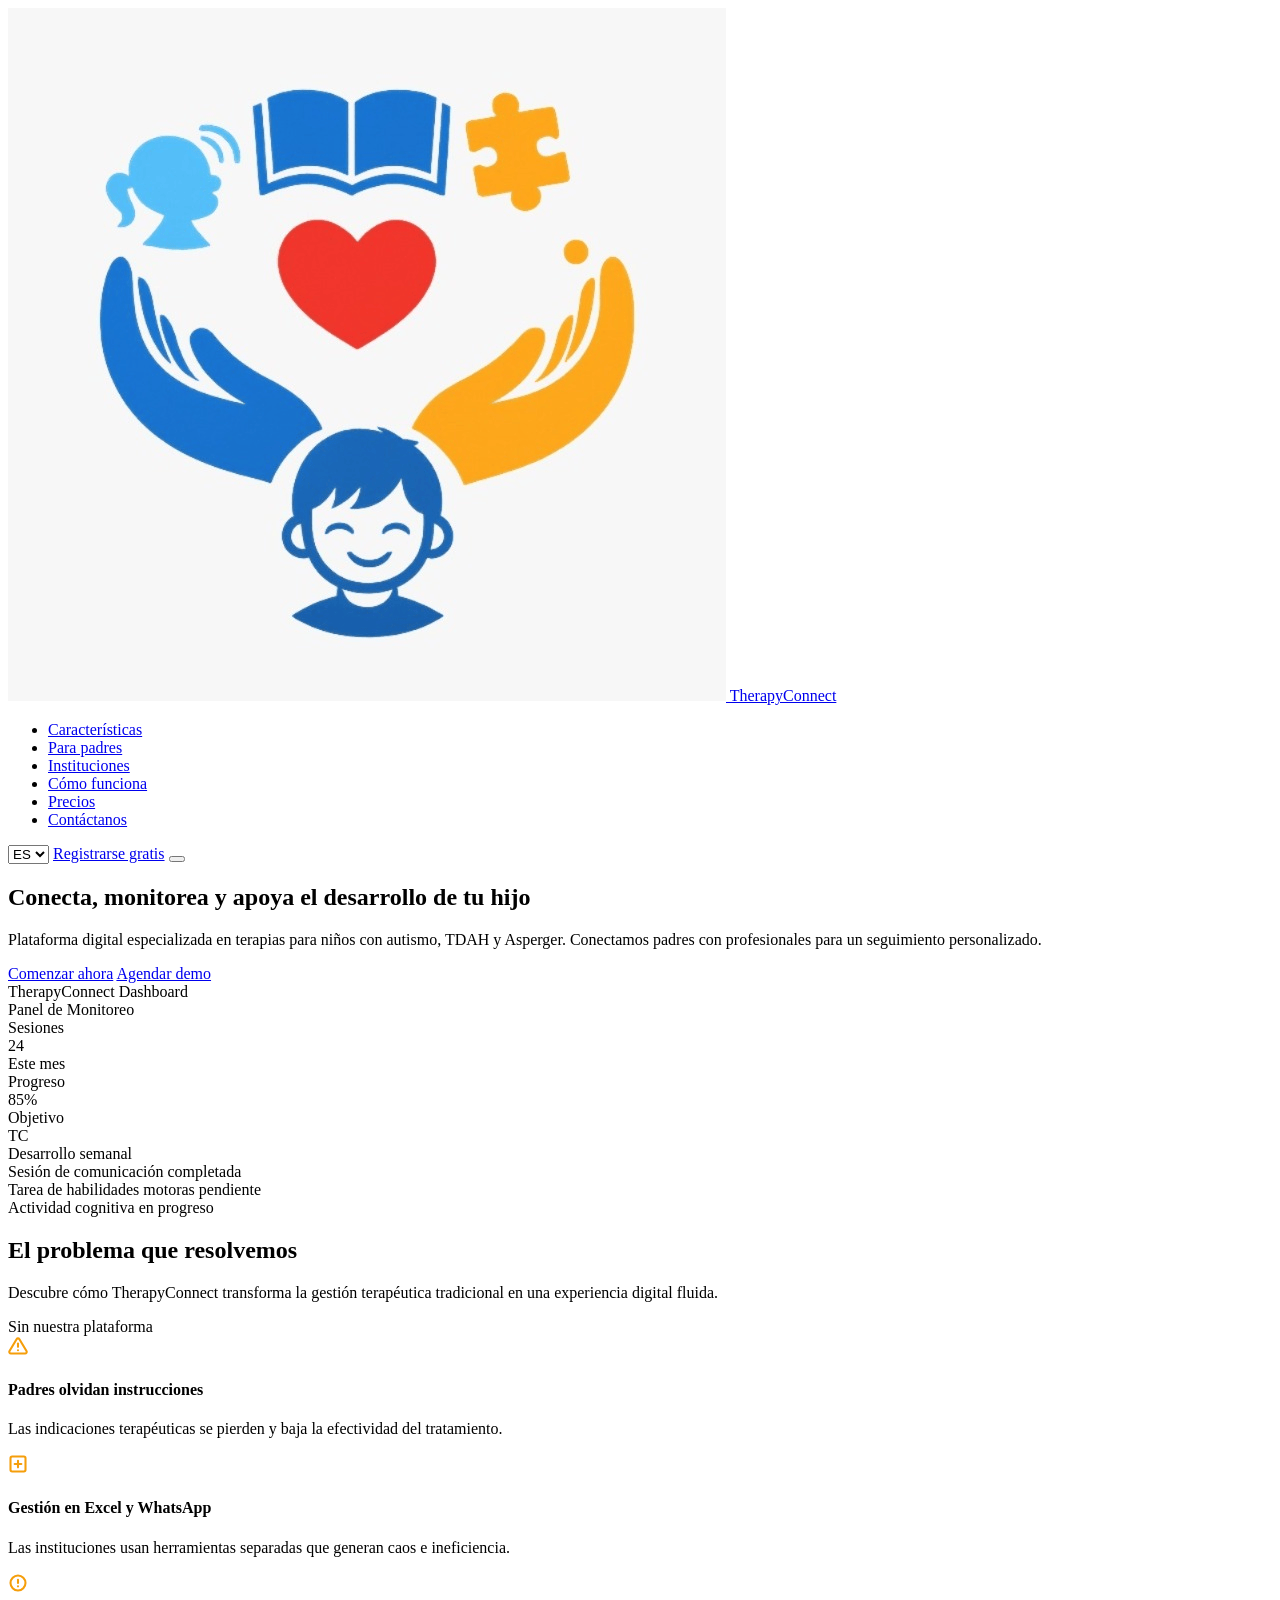
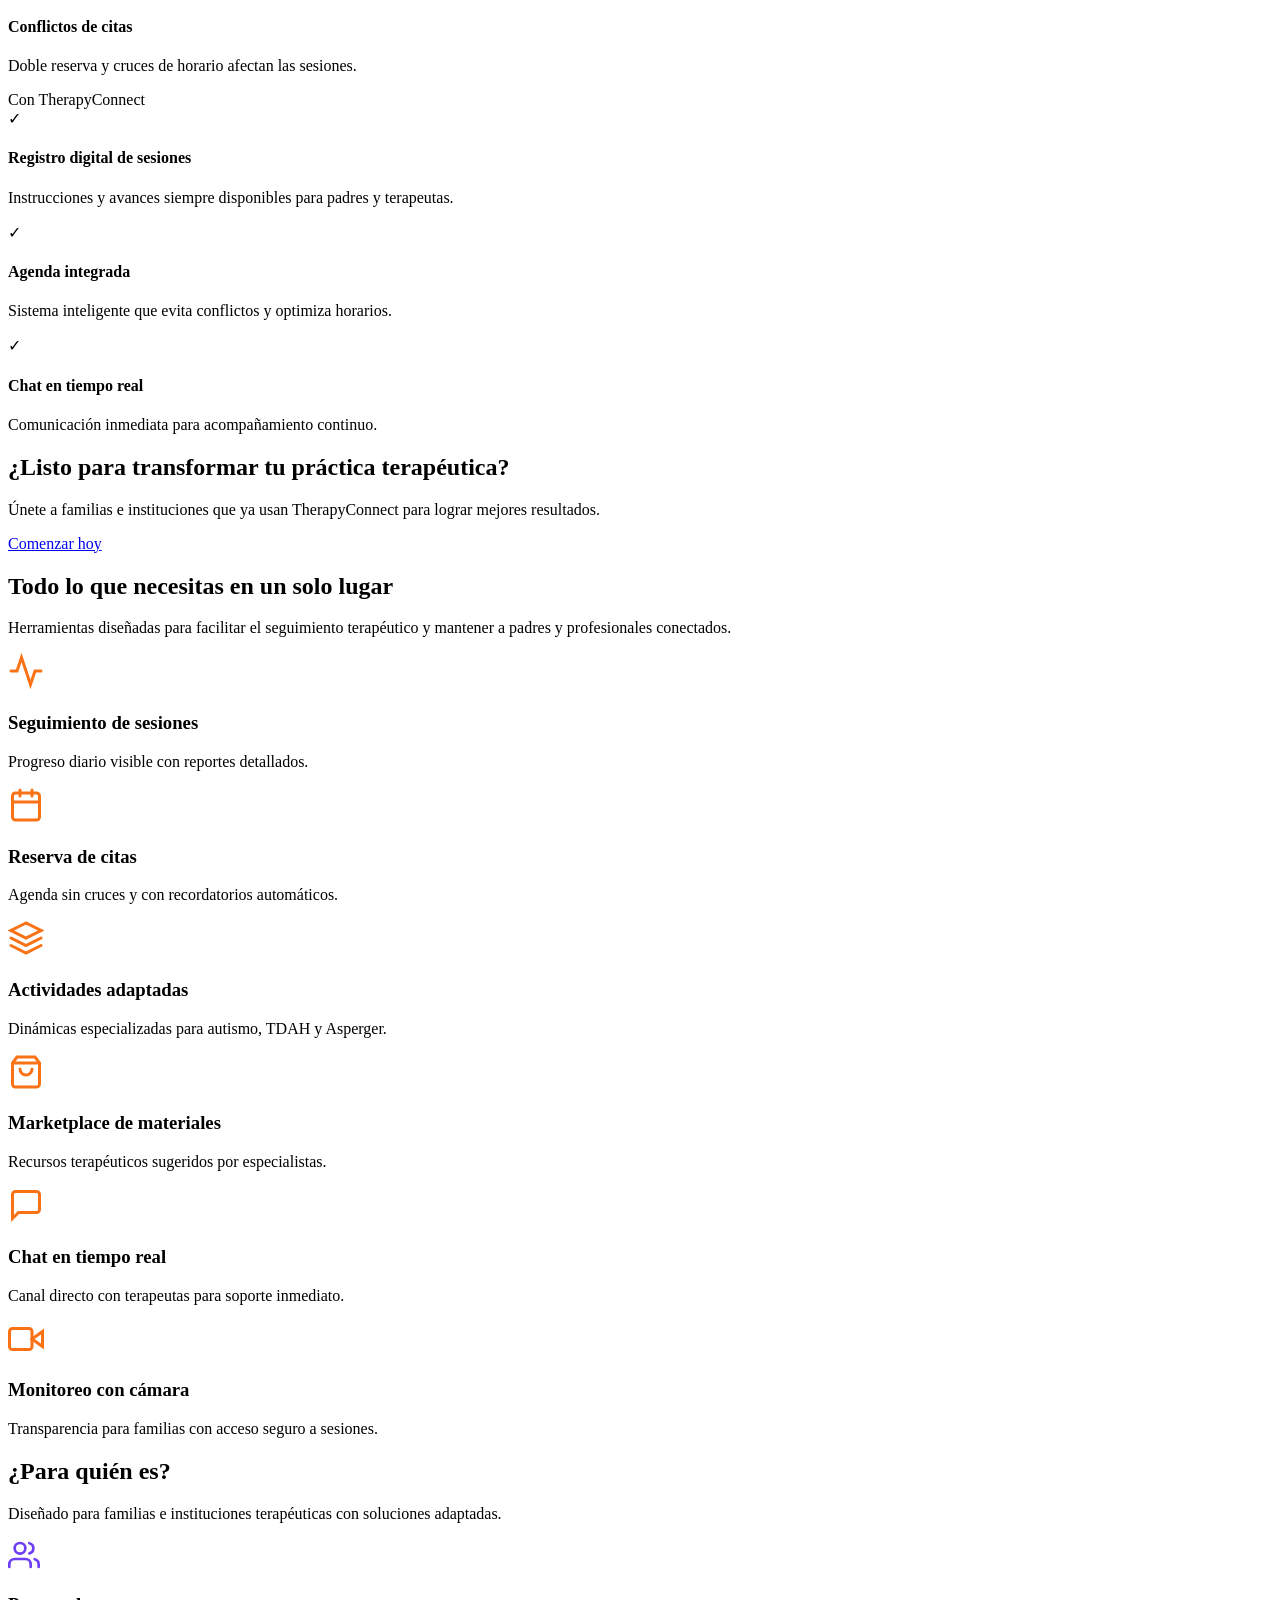
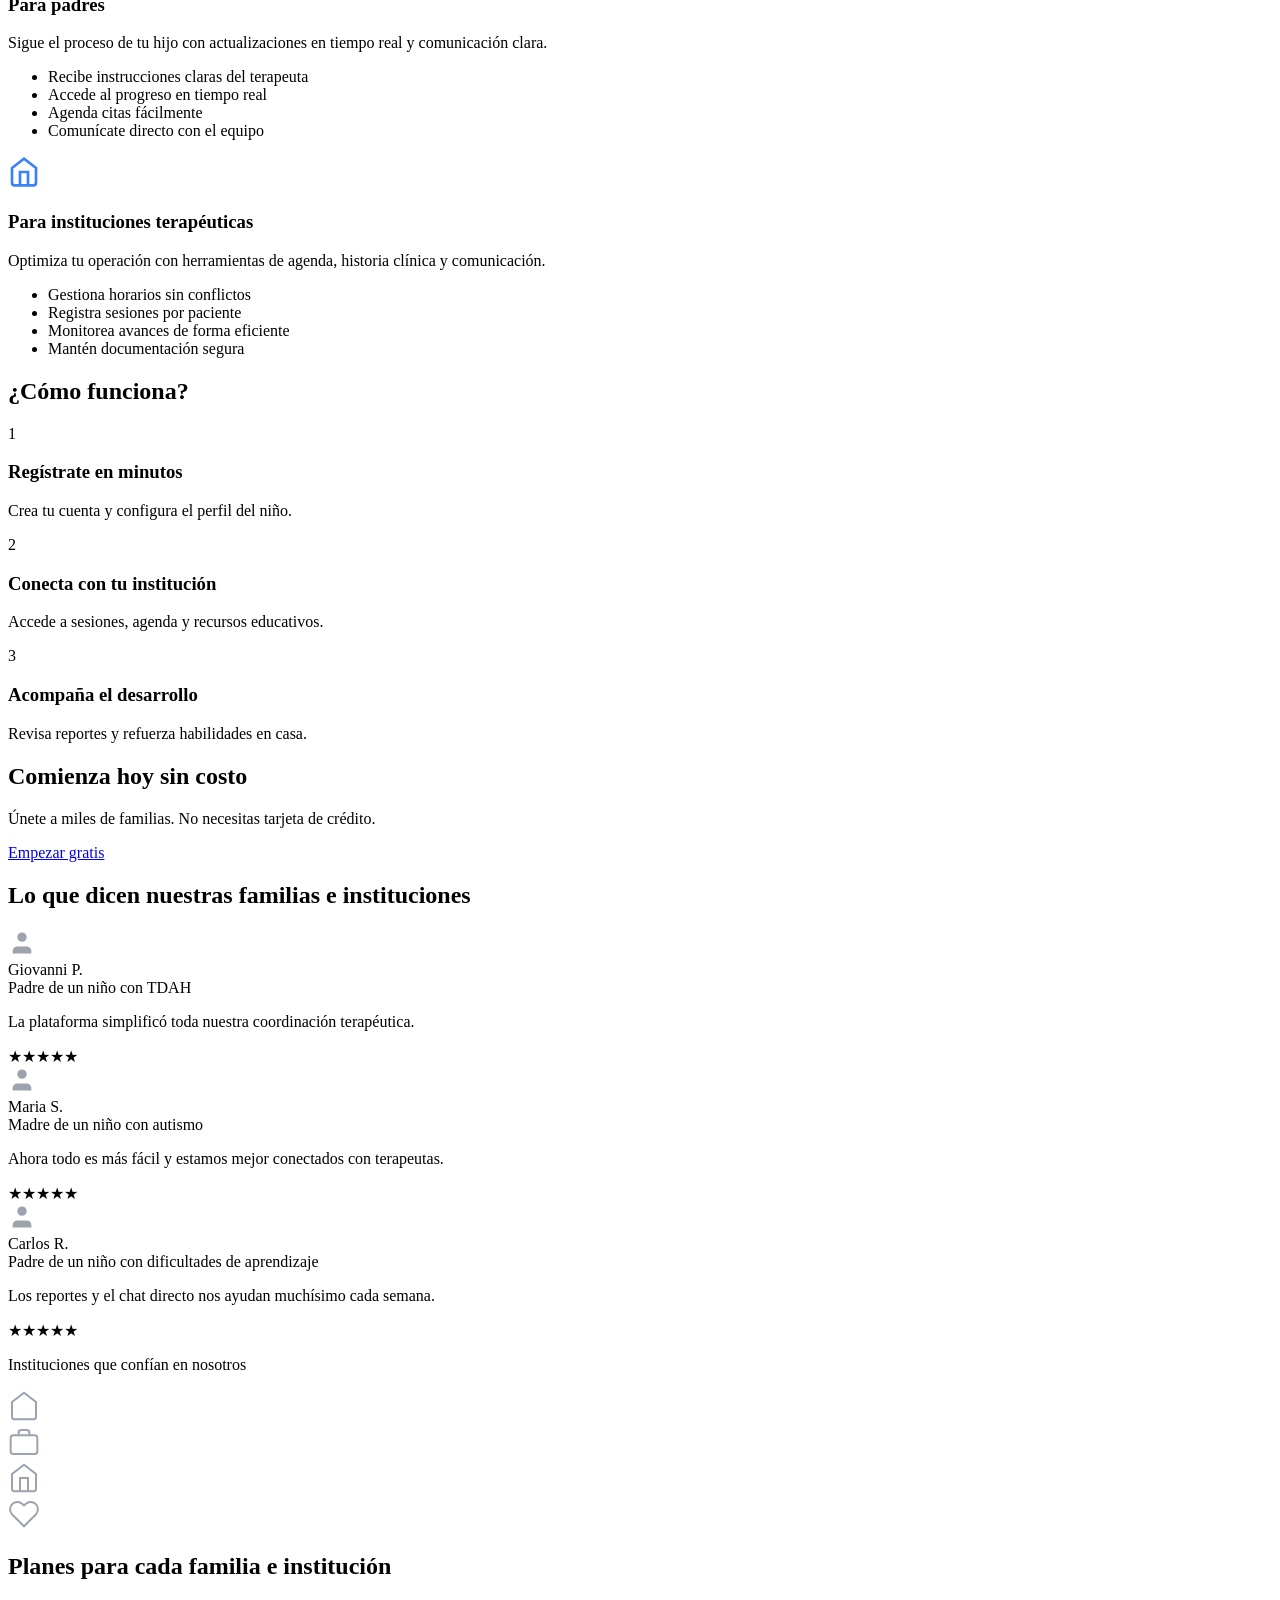
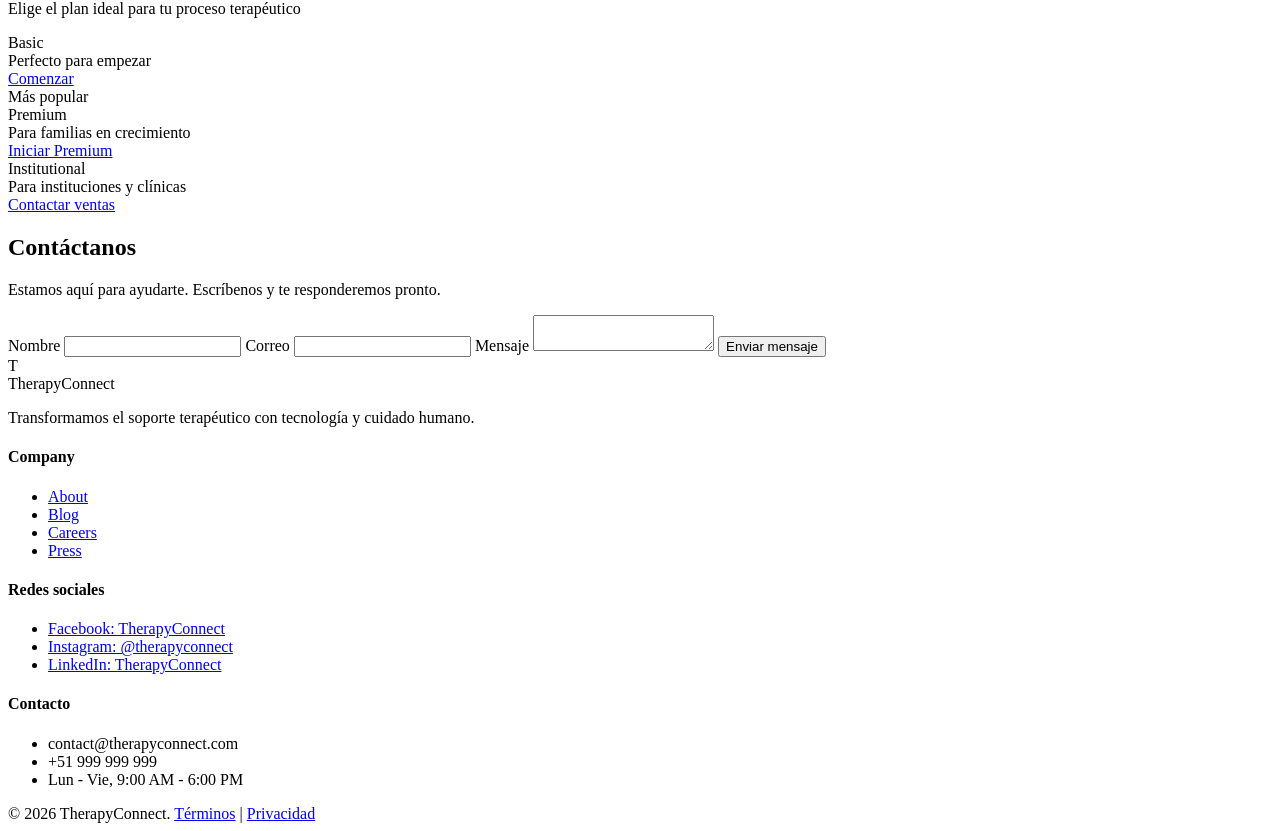
==== public/index.html @ 8af213ba "fix(pages): relocate index.html to public root." ====
<!DOCTYPE html>
<html lang="es">
<head>
    <meta charset="UTF-8" />
    <meta name="viewport" content="width=device-width, initial-scale=1.0" />
    <title>TherapyConnect</title>
    <link href="https://fonts.googleapis.com/css2?family=Nunito:wght@400;600;700;800;900&family=Sora:wght@400;500;600;700&display=swap" rel="stylesheet" />
    <link rel="stylesheet" href="assets/styles/style.css" />
</head>
<body>

<nav>
    <a class="logo" href="#hero">
        <img class="logo-img" src="assets/images/logo_TC.png" alt="TherapyConnect" />
        TherapyConnect
    </a>

    <div class="nav-center">
        <ul class="nav-links">
            <li><a href="#problem" data-i18n="nav_features">Características</a></li>
            <li><a href="#who" data-i18n="nav_parents">Para padres</a></li>
            <li><a href="#who" data-i18n="nav_institutions">Instituciones</a></li>
            <li><a href="#how" data-i18n="nav_how">Cómo funciona</a></li>
            <li><a href="#pricing" data-i18n="nav_pricing">Precios</a></li>
            <li><a href="#contact" data-i18n="nav_contact">Contáctanos</a></li>
        </ul>
    </div>

    <div class="nav-actions">
        <select class="lang-switch lang-top" id="langSwitchTop" aria-label="Idioma">
            <option value="es">ES</option>
            <option value="en">EN</option>
        </select>
        <a class="btn-primary nav-cta" href="#pricing" data-i18n="register_free">Registrarse gratis</a>
        <button class="hamburger" id="hamburger" aria-label="Abrir menú" aria-expanded="false">
            <span></span><span></span><span></span>
        </button>
    </div>
</nav>

<section class="hero" id="hero">
    <div class="blob blob-purple"></div><div class="blob blob-yellow"></div><div class="blob blob-teal"></div><div class="blob blob-blue"></div>
    <div class="hero-left">
        <h1 data-i18n="hero_title">Conecta, monitorea y apoya el desarrollo de tu hijo</h1>
        <p data-i18n="hero_subtitle">Plataforma digital especializada en terapias para niños con autismo, TDAH y Asperger. Conectamos padres con profesionales para un seguimiento personalizado.</p>
        <div class="hero-cta">
            <a class="btn-yellow" href="#pricing" data-i18n="hero_cta_1">Comenzar ahora</a>
            <a class="btn-outline" href="#how" data-i18n="hero_cta_2">Agendar demo</a>
        </div>
    </div>
    <div class="hero-right">
        <div class="device-frame">
            <div class="float-blob float-yellow-blob"></div><div class="float-blob float-blue-blob"></div>
            <div class="device-screen">
                <div class="device-topbar"><div class="dot dot-r"></div><div class="dot dot-y"></div><div class="dot dot-g"></div><span class="dash-title">TherapyConnect Dashboard</span></div>
                <div class="dash-label" data-i18n="hero_dashboard">Panel de Monitoreo</div>
                <div class="dash-cards">
                    <div class="dash-card purple-card"><div class="card-label" data-i18n="hero_sessions">Sesiones</div><div class="card-value">24</div><div class="card-sub" data-i18n="hero_this_month">Este mes</div></div>
                    <div class="dash-card teal-card"><div class="card-label" data-i18n="hero_progress">Progreso</div><div class="card-value">85%</div><div class="card-sub" data-i18n="hero_goal">Objetivo</div><div class="avatar-circle">TC</div></div>
                </div>
                <div class="chart-section">
                    <div class="chart-section-title" data-i18n="hero_chart">Desarrollo semanal</div>
                    <div class="bars"><div class="bar" style="height:40%;background:#C4B5FD;"></div><div class="bar" style="height:65%;background:#6C3EF4;"></div><div class="bar" style="height:50%;background:#C4B5FD;"></div><div class="bar" style="height:80%;background:#6C3EF4;"></div><div class="bar" style="height:55%;background:#C4B5FD;"></div><div class="bar" style="height:90%;background:#6C3EF4;"></div><div class="bar" style="height:70%;background:#8B5CF6;"></div></div>
                </div>
                <div class="legend">
                    <div class="legend-item"><div class="legend-dot" style="background:#6C3EF4;"></div><span data-i18n="hero_legend_1">Sesión de comunicación completada</span></div>
                    <div class="legend-item"><div class="legend-dot" style="background:#F5A623;"></div><span data-i18n="hero_legend_2">Tarea de habilidades motoras pendiente</span></div>
                    <div class="legend-item"><div class="legend-dot" style="background:#4DD9C0;"></div><span data-i18n="hero_legend_3">Actividad cognitiva en progreso</span></div>
                </div>
            </div>
        </div>
    </div>
</section>

<section class="problem" id="problem">
    <h2 data-i18n="problem_title">El problema que resolvemos</h2>
    <p class="subtitle" data-i18n="problem_subtitle">Descubre cómo TherapyConnect transforma la gestión terapéutica tradicional en una experiencia digital fluida.</p>
    <div class="problem-grid">
        <div>
            <div class="problem-col-title" data-i18n="problem_without">Sin nuestra plataforma</div>
            <div class="prob-card"><div class="prob-icon"><svg viewBox="0 0 24 24" fill="none" stroke="#F59E0B" stroke-width="2.5" stroke-linecap="round" width="20" height="20"><path d="M10.29 3.86L1.82 18a2 2 0 001.71 3h16.94a2 2 0 001.71-3L13.71 3.86a2 2 0 00-3.42 0z"/><line x1="12" y1="9" x2="12" y2="13"/><line x1="12" y1="17" x2="12.01" y2="17"/></svg></div><div class="card-text"><h4 data-i18n="problem_1_t">Padres olvidan instrucciones</h4><p data-i18n="problem_1_d">Las indicaciones terapéuticas se pierden y baja la efectividad del tratamiento.</p></div></div>
            <div class="prob-card"><div class="prob-icon"><svg viewBox="0 0 24 24" fill="none" stroke="#F59E0B" stroke-width="2.5" stroke-linecap="round" width="20" height="20"><rect x="3" y="3" width="18" height="18" rx="2"/><path d="M8 12h8M12 8v8"/></svg></div><div class="card-text"><h4 data-i18n="problem_2_t">Gestión en Excel y WhatsApp</h4><p data-i18n="problem_2_d">Las instituciones usan herramientas separadas que generan caos e ineficiencia.</p></div></div>
            <div class="prob-card"><div class="prob-icon"><svg viewBox="0 0 24 24" fill="none" stroke="#F59E0B" stroke-width="2.5" stroke-linecap="round" width="20" height="20"><circle cx="12" cy="12" r="9"/><line x1="12" y1="8" x2="12" y2="12"/><line x1="12" y1="16" x2="12.01" y2="16"/></svg></div><div class="card-text"><h4 data-i18n="problem_3_t">Conflictos de citas</h4><p data-i18n="problem_3_d">Doble reserva y cruces de horario afectan las sesiones.</p></div></div>
        </div>
        <div>
            <div class="problem-col-title" data-i18n="problem_with">Con TherapyConnect</div>
            <div class="sol-card"><div class="sol-icon">✓</div><div class="card-text"><h4 data-i18n="sol_1_t">Registro digital de sesiones</h4><p data-i18n="sol_1_d">Instrucciones y avances siempre disponibles para padres y terapeutas.</p></div></div>
            <div class="sol-card"><div class="sol-icon">✓</div><div class="card-text"><h4 data-i18n="sol_2_t">Agenda integrada</h4><p data-i18n="sol_2_d">Sistema inteligente que evita conflictos y optimiza horarios.</p></div></div>
            <div class="sol-card"><div class="sol-icon">✓</div><div class="card-text"><h4 data-i18n="sol_3_t">Chat en tiempo real</h4><p data-i18n="sol_3_d">Comunicación inmediata para acompañamiento continuo.</p></div></div>
        </div>
    </div>
</section>

<div class="cta-banner">
    <h2 data-i18n="cta_title">¿Listo para transformar tu práctica terapéutica?</h2>
    <p data-i18n="cta_subtitle">Únete a familias e instituciones que ya usan TherapyConnect para lograr mejores resultados.</p>
    <a class="btn-cta-yellow" href="#pricing" data-i18n="cta_btn">Comenzar hoy</a>
</div>

<section class="everything" id="features">
    <h2 data-i18n="features_title">Todo lo que necesitas en un solo lugar</h2>
    <p class="subtitle" data-i18n="features_subtitle">Herramientas diseñadas para facilitar el seguimiento terapéutico y mantener a padres y profesionales conectados.</p>
    <div class="everything-grid">
        <div class="ev-card"><div class="ev-icon-wrap"><svg viewBox="0 0 24 24" fill="none" stroke="#F97316" stroke-width="2" stroke-linecap="round" width="36" height="36"><polyline points="22 12 18 12 15 21 9 3 6 12 2 12"/></svg></div><h3 data-i18n="f1_t">Seguimiento de sesiones</h3><p data-i18n="f1_d">Progreso diario visible con reportes detallados.</p></div>
        <div class="ev-card"><div class="ev-icon-wrap"><svg viewBox="0 0 24 24" fill="none" stroke="#F97316" stroke-width="2" stroke-linecap="round" width="36" height="36"><rect x="3" y="4" width="18" height="18" rx="2"/><line x1="16" y1="2" x2="16" y2="6"/><line x1="8" y1="2" x2="8" y2="6"/><line x1="3" y1="10" x2="21" y2="10"/></svg></div><h3 data-i18n="f2_t">Reserva de citas</h3><p data-i18n="f2_d">Agenda sin cruces y con recordatorios automáticos.</p></div>
        <div class="ev-card"><div class="ev-icon-wrap"><svg viewBox="0 0 24 24" fill="none" stroke="#F97316" stroke-width="2" stroke-linecap="round" width="36" height="36"><path d="M12 2L2 7l10 5 10-5-10-5zM2 17l10 5 10-5M2 12l10 5 10-5"/></svg></div><h3 data-i18n="f3_t">Actividades adaptadas</h3><p data-i18n="f3_d">Dinámicas especializadas para autismo, TDAH y Asperger.</p></div>
        <div class="ev-card"><div class="ev-icon-wrap"><svg viewBox="0 0 24 24" fill="none" stroke="#F97316" stroke-width="2" stroke-linecap="round" width="36" height="36"><path d="M6 2L3 6v14a2 2 0 002 2h14a2 2 0 002-2V6l-3-4z"/><line x1="3" y1="6" x2="21" y2="6"/><path d="M16 10a4 4 0 01-8 0"/></svg></div><h3 data-i18n="f4_t">Marketplace de materiales</h3><p data-i18n="f4_d">Recursos terapéuticos sugeridos por especialistas.</p></div>
        <div class="ev-card"><div class="ev-icon-wrap"><svg viewBox="0 0 24 24" fill="none" stroke="#F97316" stroke-width="2" stroke-linecap="round" width="36" height="36"><path d="M21 15a2 2 0 01-2 2H7l-4 4V5a2 2 0 012-2h14a2 2 0 012 2z"/></svg></div><h3 data-i18n="f5_t">Chat en tiempo real</h3><p data-i18n="f5_d">Canal directo con terapeutas para soporte inmediato.</p></div>
        <div class="ev-card"><div class="ev-icon-wrap"><svg viewBox="0 0 24 24" fill="none" stroke="#F97316" stroke-width="2" stroke-linecap="round" width="36" height="36"><polygon points="23 7 16 12 23 17 23 7"/><rect x="1" y="5" width="15" height="14" rx="2"/></svg></div><h3 data-i18n="f6_t">Monitoreo con cámara</h3><p data-i18n="f6_d">Transparencia para familias con acceso seguro a sesiones.</p></div>
    </div>
</section>

<section class="who" id="who">
    <h2 data-i18n="who_title">¿Para quién es?</h2>
    <p class="subtitle" data-i18n="who_subtitle">Diseñado para familias e instituciones terapéuticas con soluciones adaptadas.</p>
    <div class="who-grid">
        <div class="who-card">
            <div class="who-card-banner parents-banner"></div>
            <div class="who-card-body">
                <div class="who-card-icon"><svg viewBox="0 0 24 24" fill="none" stroke="#6C3EF4" stroke-width="2" stroke-linecap="round" width="32" height="32"><path d="M17 21v-2a4 4 0 00-4-4H5a4 4 0 00-4 4v2"/><circle cx="9" cy="7" r="4"/><path d="M23 21v-2a4 4 0 00-3-3.87"/><path d="M16 3.13a4 4 0 010 7.75"/></svg></div>
                <h3 class="parents-title" data-i18n="who_parents_t">Para padres</h3>
                <p data-i18n="who_parents_d">Sigue el proceso de tu hijo con actualizaciones en tiempo real y comunicación clara.</p>
                <ul class="who-list">
                    <li data-i18n="wp1">Recibe instrucciones claras del terapeuta</li>
                    <li data-i18n="wp2">Accede al progreso en tiempo real</li>
                    <li data-i18n="wp3">Agenda citas fácilmente</li>
                    <li data-i18n="wp4">Comunícate directo con el equipo</li>
                </ul>
            </div>
        </div>
        <div class="who-card">
            <div class="who-card-banner institutions-banner"></div>
            <div class="who-card-body">
                <div class="who-card-icon"><svg viewBox="0 0 24 24" fill="none" stroke="#3B82F6" stroke-width="2" stroke-linecap="round" width="32" height="32"><path d="M3 9l9-7 9 7v11a2 2 0 01-2 2H5a2 2 0 01-2-2z"/><polyline points="9 22 9 12 15 12 15 22"/></svg></div>
                <h3 class="inst-title" data-i18n="who_inst_t">Para instituciones terapéuticas</h3>
                <p data-i18n="who_inst_d">Optimiza tu operación con herramientas de agenda, historia clínica y comunicación.</p>
                <ul class="who-list">
                    <li data-i18n="wi1">Gestiona horarios sin conflictos</li>
                    <li data-i18n="wi2">Registra sesiones por paciente</li>
                    <li data-i18n="wi3">Monitorea avances de forma eficiente</li>
                    <li data-i18n="wi4">Mantén documentación segura</li>
                </ul>
            </div>
        </div>
    </div>
</section>

<section class="how" id="how">
    <h2 data-i18n="how_title">¿Cómo funciona?</h2>
    <div class="steps">
        <div class="step"><div class="step-connector"></div><div class="step-num">1</div><h3 data-i18n="h1_t">Regístrate en minutos</h3><p data-i18n="h1_d">Crea tu cuenta y configura el perfil del niño.</p></div>
        <div class="step"><div class="step-connector"></div><div class="step-num">2</div><h3 data-i18n="h2_t">Conecta con tu institución</h3><p data-i18n="h2_d">Accede a sesiones, agenda y recursos educativos.</p></div>
        <div class="step"><div class="step-connector"></div><div class="step-num">3</div><h3 data-i18n="h3_t">Acompaña el desarrollo</h3><p data-i18n="h3_d">Revisa reportes y refuerza habilidades en casa.</p></div>
    </div>
    <div class="start-cta">
        <h2 data-i18n="start_title">Comienza hoy sin costo</h2>
        <p data-i18n="start_subtitle">Únete a miles de familias. No necesitas tarjeta de crédito.</p>
        <a class="btn-cta-yellow" href="#pricing" data-i18n="start_btn">Empezar gratis</a>
    </div>
</section>

<section class="testimonials" id="testimonials">
    <h2 data-i18n="testi_title">Lo que dicen nuestras familias e instituciones</h2>
    <div class="underline-bar"></div>
    <div class="testi-grid">
        <div class="testi-card"><div class="testi-avatar"><svg viewBox="0 0 24 24" fill="#9CA3AF" width="28" height="28"><path d="M20 21v-2a4 4 0 00-4-4H8a4 4 0 00-4 4v2"/><circle cx="12" cy="7" r="4"/></svg></div><div class="testi-name">Giovanni P.</div><div class="testi-role" data-i18n="r1">Padre de un niño con TDAH</div><p class="testi-text" data-i18n="t1">La plataforma simplificó toda nuestra coordinación terapéutica.</p><div class="stars">★★★★★</div></div>
        <div class="testi-card"><div class="testi-avatar"><svg viewBox="0 0 24 24" fill="#9CA3AF" width="28" height="28"><path d="M20 21v-2a4 4 0 00-4-4H8a4 4 0 00-4 4v2"/><circle cx="12" cy="7" r="4"/></svg></div><div class="testi-name">Maria S.</div><div class="testi-role" data-i18n="r2">Madre de un niño con autismo</div><p class="testi-text" data-i18n="t2">Ahora todo es más fácil y estamos mejor conectados con terapeutas.</p><div class="stars">★★★★★</div></div>
        <div class="testi-card"><div class="testi-avatar"><svg viewBox="0 0 24 24" fill="#9CA3AF" width="28" height="28"><path d="M20 21v-2a4 4 0 00-4-4H8a4 4 0 00-4 4v2"/><circle cx="12" cy="7" r="4"/></svg></div><div class="testi-name">Carlos R.</div><div class="testi-role" data-i18n="r3">Padre de un niño con dificultades de aprendizaje</div><p class="testi-text" data-i18n="t3">Los reportes y el chat directo nos ayudan muchísimo cada semana.</p><div class="stars">★★★★★</div></div>
    </div>
    <div class="institutions-trust">
        <p data-i18n="trust_title">Instituciones que confían en nosotros</p>
        <div class="inst-logos"><div class="inst-logo-box"><svg viewBox="0 0 24 24" fill="none" stroke="#9CA3AF" stroke-width="1.5" width="32" height="32"><path d="M3 9l9-7 9 7v11a2 2 0 01-2 2H5a2 2 0 01-2-2z"/></svg></div><div class="inst-logo-box"><svg viewBox="0 0 24 24" fill="none" stroke="#9CA3AF" stroke-width="1.5" width="32" height="32"><rect x="2" y="7" width="20" height="14" rx="2"/><path d="M16 7V5a2 2 0 00-2-2h-4a2 2 0 00-2 2v2"/></svg></div><div class="inst-logo-box"><svg viewBox="0 0 24 24" fill="none" stroke="#9CA3AF" stroke-width="1.5" width="32" height="32"><path d="M3 9l9-7 9 7v11a2 2 0 01-2 2H5a2 2 0 01-2-2z"/><polyline points="9 22 9 12 15 12 15 22"/></svg></div><div class="inst-logo-box"><svg viewBox="0 0 24 24" fill="none" stroke="#9CA3AF" stroke-width="1.5" width="32" height="32"><path d="M20.84 4.61a5.5 5.5 0 00-7.78 0L12 5.67l-1.06-1.06a5.5 5.5 0 00-7.78 7.78l1.06 1.06L12 21.23l7.78-7.78 1.06-1.06a5.5 5.5 0 000-7.78z"/></svg></div></div>
    </div>
</section>

<section class="pricing" id="pricing">
    <h2 data-i18n="pricing_title">Planes para cada familia e institución</h2>
    <p class="subtitle" data-i18n="pricing_subtitle">Elige el plan ideal para tu proceso terapéutico</p>
    <div class="pricing-grid">
        <div class="plan-card"><div><div class="plan-name">Basic</div><div class="plan-desc" data-i18n="p1_d">Perfecto para empezar</div></div><a class="btn-plan-outline" href="#" data-i18n="p1_btn">Comenzar</a></div>
        <div class="plan-card featured"><div class="most-popular" data-i18n="popular">Más popular</div><div><div class="plan-name">Premium</div><div class="plan-desc" data-i18n="p2_d">Para familias en crecimiento</div></div><a class="btn-plan-purple" href="#" data-i18n="p2_btn">Iniciar Premium</a></div>
        <div class="plan-card"><div><div class="plan-name">Institutional</div><div class="plan-desc" data-i18n="p3_d">Para instituciones y clínicas</div></div><a class="btn-plan-blue" href="#" data-i18n="p3_btn">Contactar ventas</a></div>
    </div>
</section>

<section class="contact" id="contact">
    <h2 data-i18n="contact_title">Contáctanos</h2>
    <p class="subtitle" data-i18n="contact_subtitle">Estamos aquí para ayudarte. Escríbenos y te responderemos pronto.</p>
    <div class="contact-grid">
        <form class="contact-form">
            <label for="name" data-i18n="form_name">Nombre</label>
            <input id="name" type="text" required />
            <label for="email" data-i18n="form_email">Correo</label>
            <input id="email" type="email" required />
            <label for="msg" data-i18n="form_message">Mensaje</label>
            <textarea id="msg" required ></textarea>
            <button type="button" class="btn-primary" data-i18n="form_send">Enviar mensaje</button>
        </form>
    </div>
</section>

<footer>
    <div class="footer-top">
        <div>
            <div class="footer-brand"><div class="footer-brand-img">T</div><span class="footer-brand-name">TherapyConnect</span></div>
            <p class="footer-tagline" data-i18n="footer_tagline">Transformamos el soporte terapéutico con tecnología y cuidado humano.</p>
        </div>
        <div class="footer-col">
            <h4 data-i18n="company">Company</h4>
            <ul>
                <li><a href="javascript:void(0)">About</a></li>
                <li><a href="javascript:void(0)">Blog</a></li>
                <li><a href="javascript:void(0)">Careers</a></li>
                <li><a href="javascript:void(0)">Press</a></li>
            </ul>
        </div>
        <div class="footer-col">
            <h4 data-i18n="social">Redes sociales</h4>
            <ul>
                <li><a href="#">Facebook: TherapyConnect</a></li>
                <li><a href="#">Instagram: @therapyconnect</a></li>
                <li><a href="#">LinkedIn: TherapyConnect</a></li>
            </ul>
        </div>
        <div class="footer-col">
            <h4 data-i18n="contact_footer">Contacto</h4>
            <ul>
                <li>contact@therapyconnect.com</li>
                <li>+51 999 999 999</li>
                <li>Lun - Vie, 9:00 AM - 6:00 PM</li>
            </ul>
        </div>
    </div>
    <div class="footer-bottom">
        © 2026 TherapyConnect. <a href="#" data-i18n="terms">Términos</a> | <a href="#" data-i18n="privacy">Privacidad</a>
    </div>
</footer>

<script src="assets/scripts/script.js"></script>
</body>
</html>
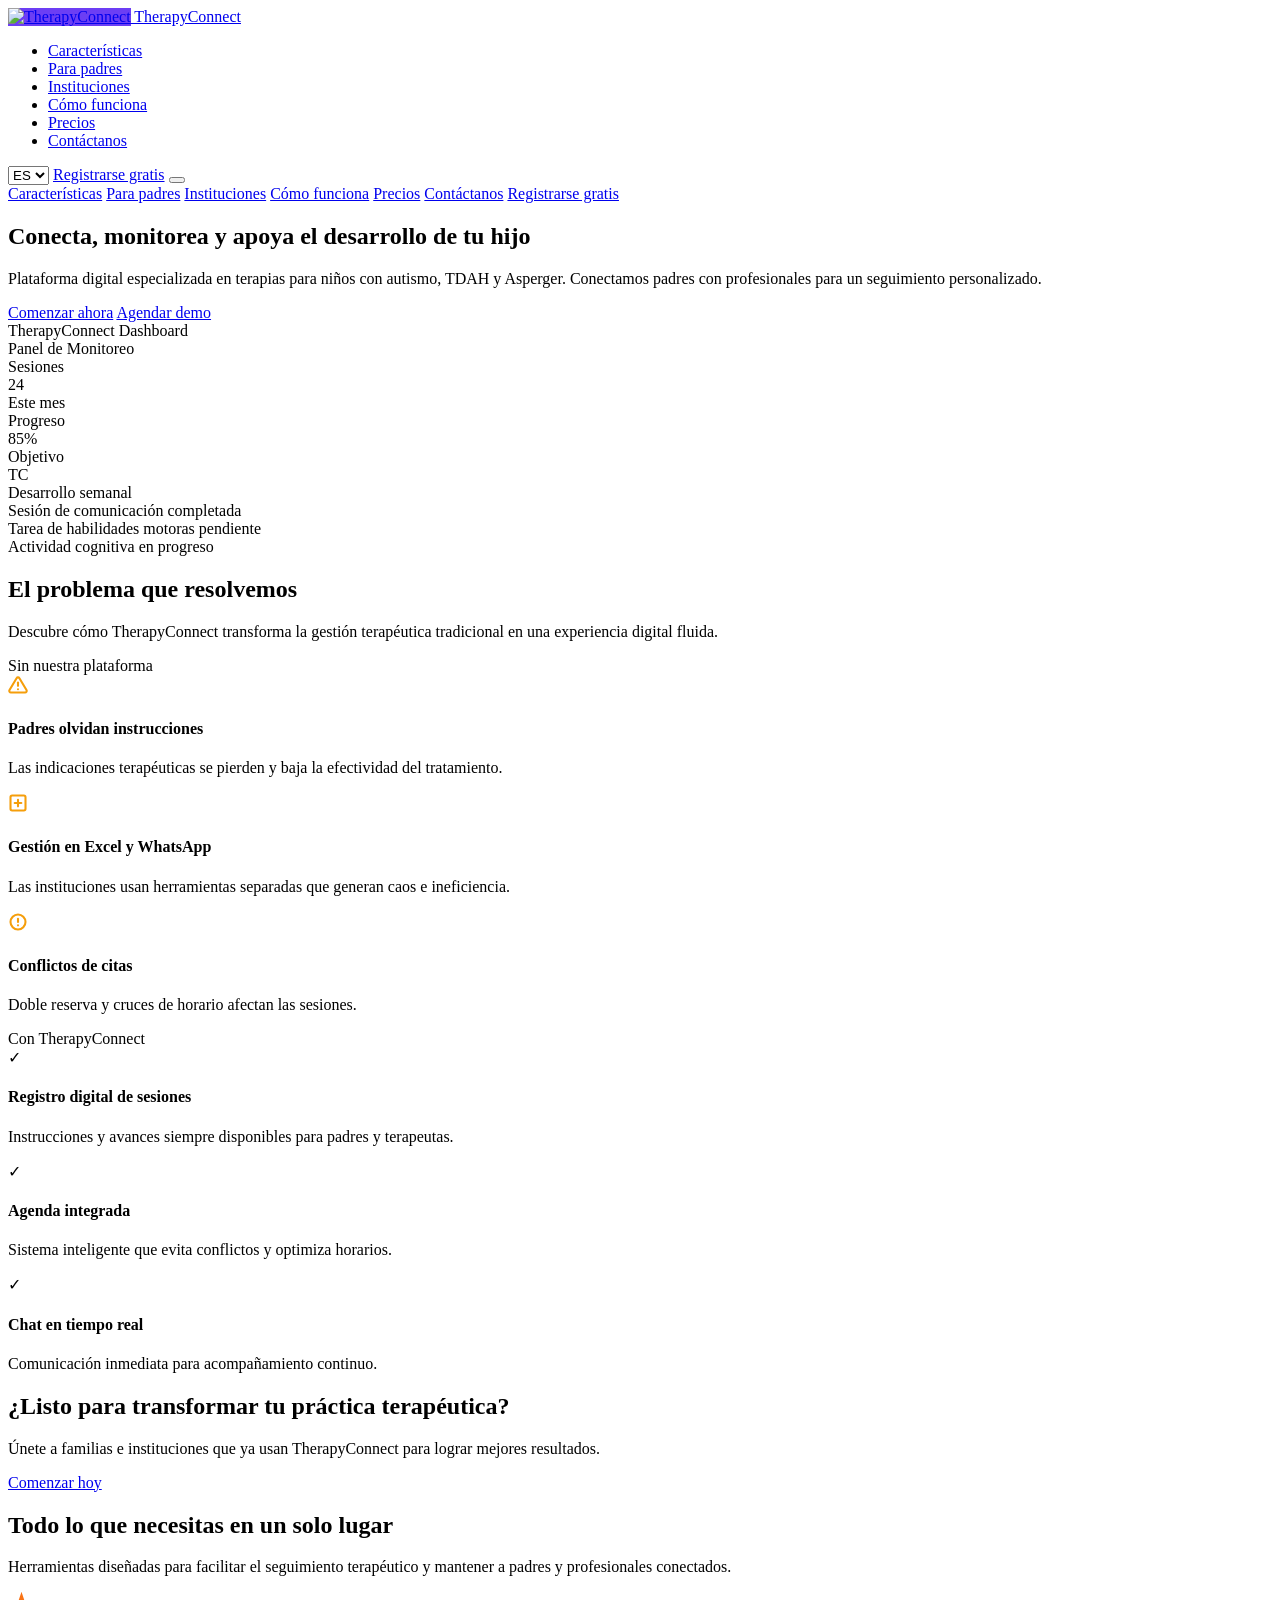
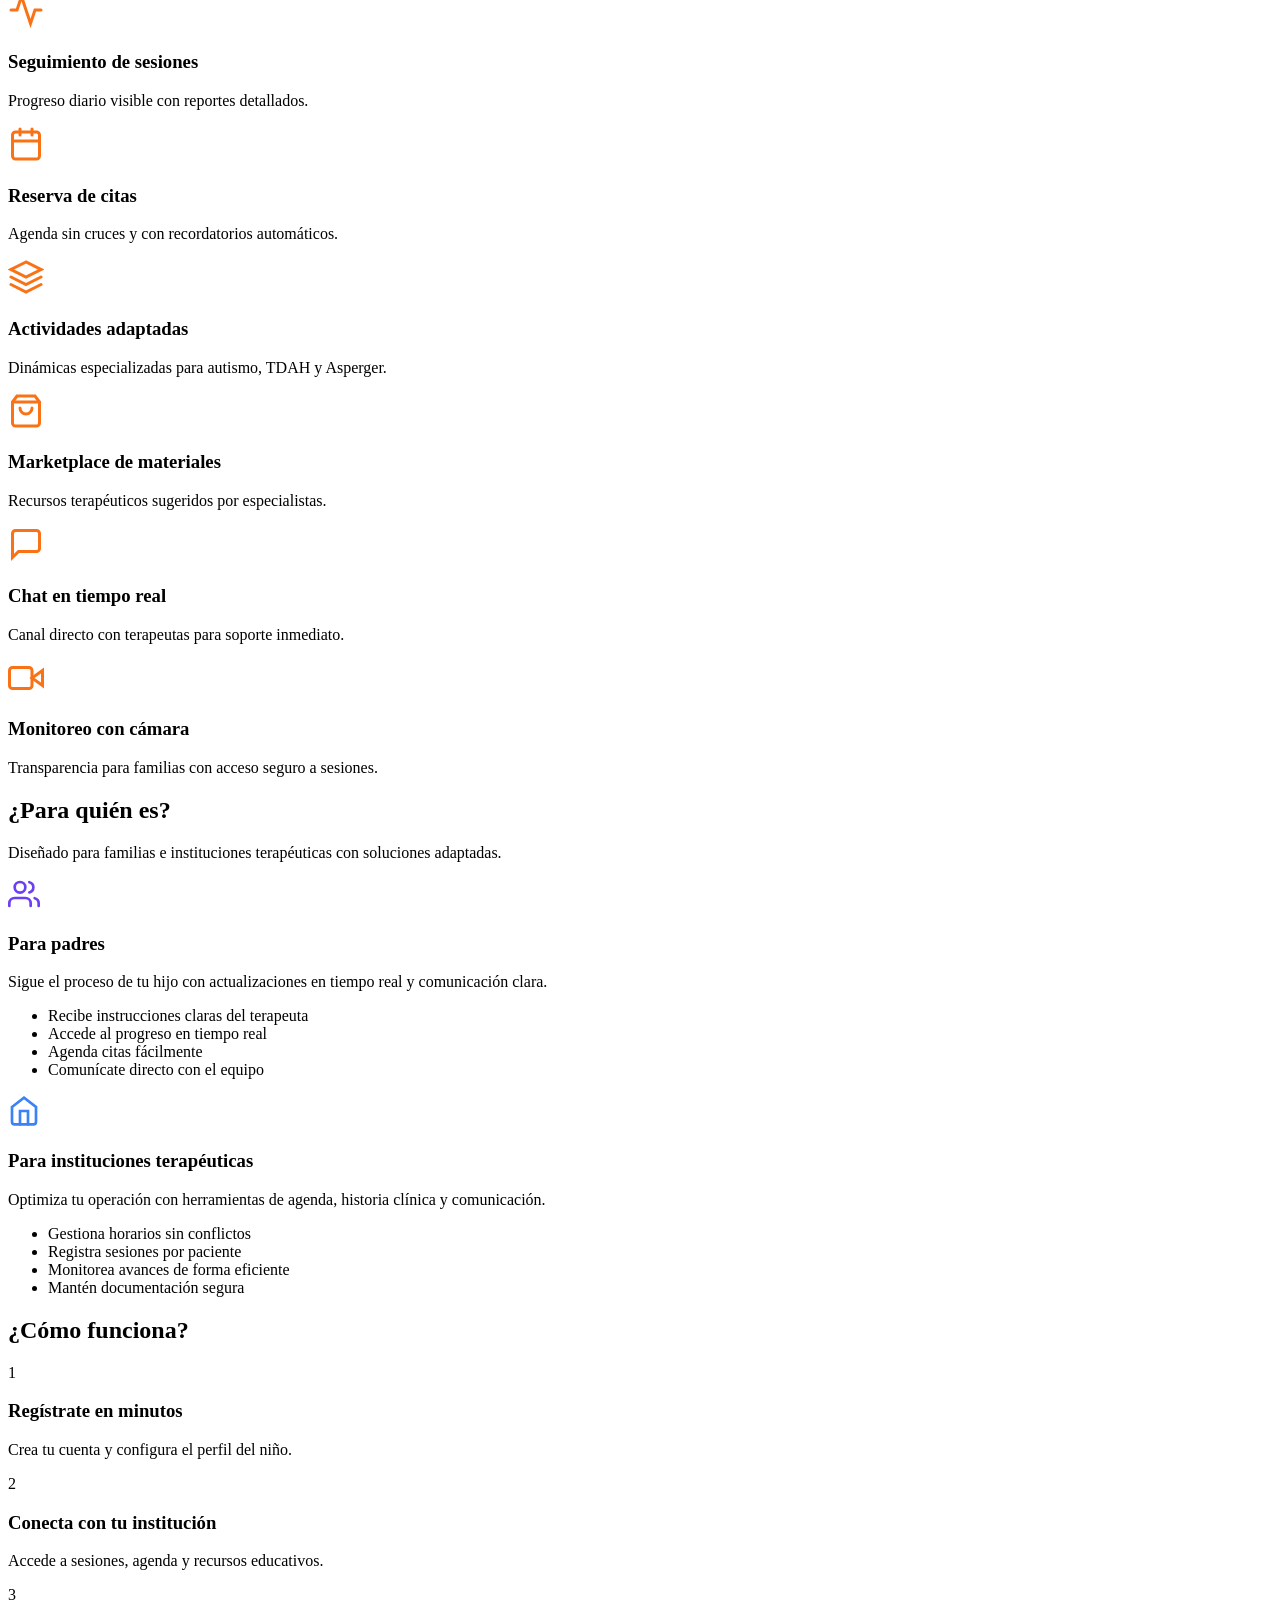
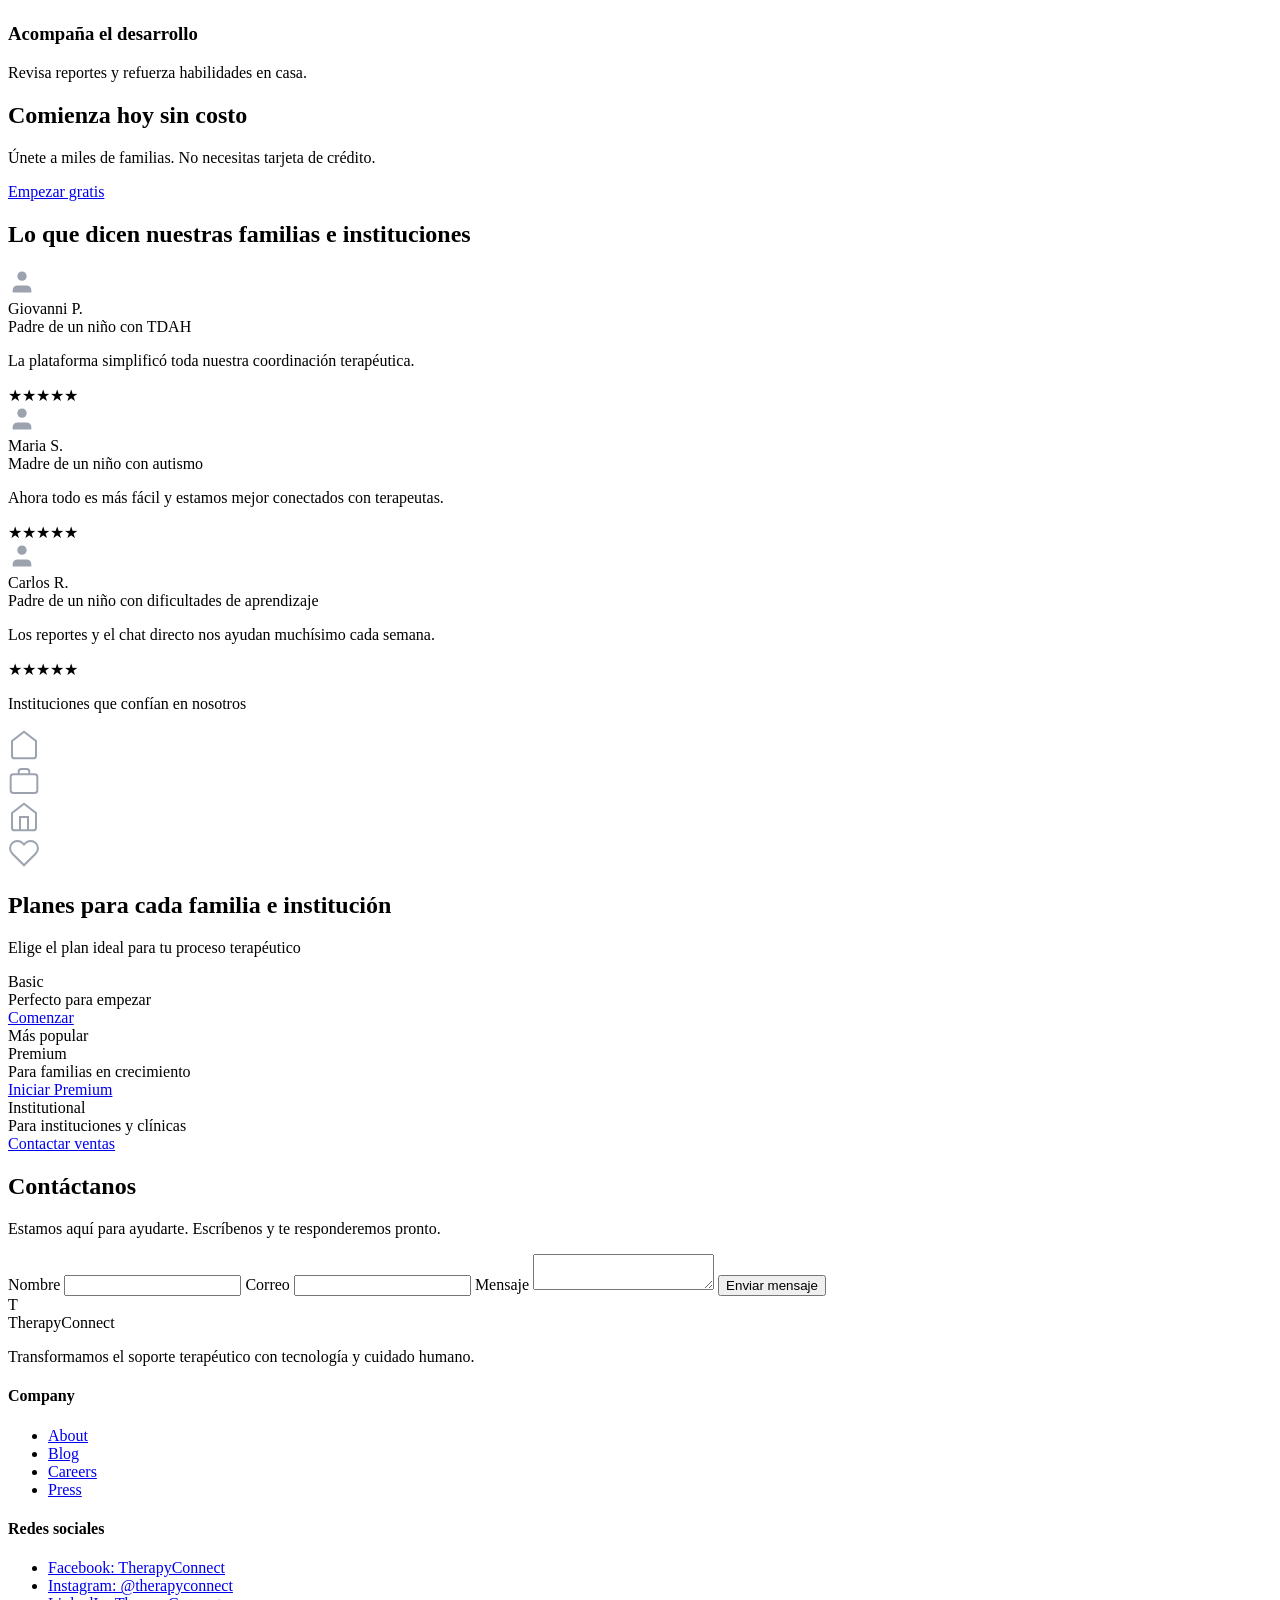
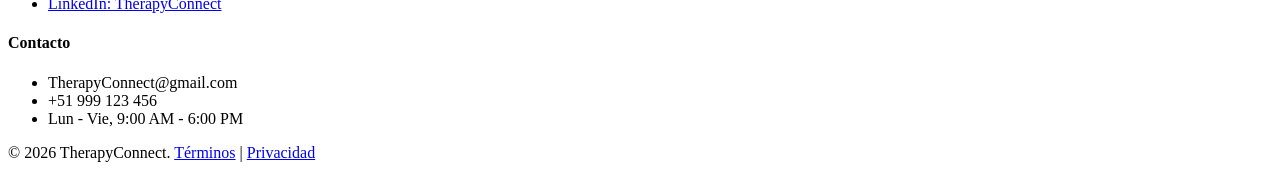
==== commit 29e223d8: "Update print statement from 'Hello' to 'Goodbye'" ====
--- a/public/index.html
+++ b/public/index.html
@@ -1,241 +1,250 @@
 <!DOCTYPE html>
 <html lang="es">
 <head>
-    <meta charset="UTF-8" />
-    <meta name="viewport" content="width=device-width, initial-scale=1.0" />
-    <title>TherapyConnect</title>
-    <link href="https://fonts.googleapis.com/css2?family=Nunito:wght@400;600;700;800;900&family=Sora:wght@400;500;600;700&display=swap" rel="stylesheet" />
-    <link rel="stylesheet" href="assets/styles/style.css" />
+  <meta charset="UTF-8" />
+  <meta name="viewport" content="width=device-width, initial-scale=1.0" />
+  <title>TherapyConnect</title>
+  <link href="https://fonts.googleapis.com/css2?family=Nunito:wght@400;600;700;800;900&family=Sora:wght@400;500;600;700&display=swap" rel="stylesheet" />
+  <link rel="stylesheet" href="main.css" />
 </head>
 <body>
-
-<nav>
+  <nav>
     <a class="logo" href="#hero">
-        <img class="logo-img" src="assets/images/logo_TC.png" alt="TherapyConnect" />
-        TherapyConnect
+      <img class="logo-img" src="images/logo.png" alt="TherapyConnect" onerror="this.style.background='#6C3EF4';this.removeAttribute('src')" />
+      TherapyConnect
     </a>
 
     <div class="nav-center">
-        <ul class="nav-links">
-            <li><a href="#problem" data-i18n="nav_features">Características</a></li>
-            <li><a href="#who" data-i18n="nav_parents">Para padres</a></li>
-            <li><a href="#who" data-i18n="nav_institutions">Instituciones</a></li>
-            <li><a href="#how" data-i18n="nav_how">Cómo funciona</a></li>
-            <li><a href="#pricing" data-i18n="nav_pricing">Precios</a></li>
-            <li><a href="#contact" data-i18n="nav_contact">Contáctanos</a></li>
-        </ul>
+      <ul class="nav-links">
+        <li><a href="#problem" data-i18n="nav_features">Características</a></li>
+        <li><a href="#who" data-i18n="nav_parents">Para padres</a></li>
+        <li><a href="#who" data-i18n="nav_institutions">Instituciones</a></li>
+        <li><a href="#how" data-i18n="nav_how">Cómo funciona</a></li>
+        <li><a href="#pricing" data-i18n="nav_pricing">Precios</a></li>
+        <li><a href="#contact" data-i18n="nav_contact">Contáctanos</a></li>
+      </ul>
     </div>
 
     <div class="nav-actions">
-        <select class="lang-switch lang-top" id="langSwitchTop" aria-label="Idioma">
-            <option value="es">ES</option>
-            <option value="en">EN</option>
-        </select>
-        <a class="btn-primary nav-cta" href="#pricing" data-i18n="register_free">Registrarse gratis</a>
-        <button class="hamburger" id="hamburger" aria-label="Abrir menú" aria-expanded="false">
-            <span></span><span></span><span></span>
-        </button>
-    </div>
-</nav>
-
-<section class="hero" id="hero">
+      <select class="lang-switch lang-top" id="langSwitchTop" aria-label="Idioma">
+        <option value="es">ES</option>
+        <option value="en">EN</option>
+      </select>
+      <a class="btn-primary nav-cta" href="#pricing" data-i18n="register_free">Registrarse gratis</a>
+      <button class="hamburger" id="hamburger" aria-label="Abrir menú" aria-expanded="false">
+        <span></span><span></span><span></span>
+      </button>
+    </div>
+  </nav>
+
+  <div class="mobile-menu" id="mobileMenu" role="navigation" aria-label="Menú móvil">
+    <a href="#problem" onclick="closeMenu()" data-i18n="nav_features">Características</a>
+    <a href="#who" onclick="closeMenu()" data-i18n="nav_parents">Para padres</a>
+    <a href="#who" onclick="closeMenu()" data-i18n="nav_institutions">Instituciones</a>
+    <a href="#how" onclick="closeMenu()" data-i18n="nav_how">Cómo funciona</a>
+    <a href="#pricing" onclick="closeMenu()" data-i18n="nav_pricing">Precios</a>
+    <a href="#contact" onclick="closeMenu()" data-i18n="nav_contact">Contáctanos</a>
+    <a class="btn-primary" href="#pricing" onclick="closeMenu()" data-i18n="register_free">Registrarse gratis</a>
+  </div>
+
+  <section class="hero" id="hero">
     <div class="blob blob-purple"></div><div class="blob blob-yellow"></div><div class="blob blob-teal"></div><div class="blob blob-blue"></div>
     <div class="hero-left">
-        <h1 data-i18n="hero_title">Conecta, monitorea y apoya el desarrollo de tu hijo</h1>
-        <p data-i18n="hero_subtitle">Plataforma digital especializada en terapias para niños con autismo, TDAH y Asperger. Conectamos padres con profesionales para un seguimiento personalizado.</p>
-        <div class="hero-cta">
-            <a class="btn-yellow" href="#pricing" data-i18n="hero_cta_1">Comenzar ahora</a>
-            <a class="btn-outline" href="#how" data-i18n="hero_cta_2">Agendar demo</a>
+      <h1 data-i18n="hero_title">Conecta, monitorea y apoya el desarrollo de tu hijo</h1>
+      <p data-i18n="hero_subtitle">Plataforma digital especializada en terapias para niños con autismo, TDAH y Asperger. Conectamos padres con profesionales para un seguimiento personalizado.</p>
+      <div class="hero-cta">
+        <a class="btn-yellow" href="#pricing" data-i18n="hero_cta_1">Comenzar ahora</a>
+        <a class="btn-outline" href="#how" data-i18n="hero_cta_2">Agendar demo</a>
+      </div>
+    </div>
+    <div class="hero-right">
+      <div class="device-frame">
+        <div class="float-blob float-yellow-blob"></div><div class="float-blob float-blue-blob"></div>
+        <div class="device-screen">
+          <div class="device-topbar"><div class="dot dot-r"></div><div class="dot dot-y"></div><div class="dot dot-g"></div><span class="dash-title">TherapyConnect Dashboard</span></div>
+          <div class="dash-label" data-i18n="hero_dashboard">Panel de Monitoreo</div>
+          <div class="dash-cards">
+            <div class="dash-card purple-card"><div class="card-label" data-i18n="hero_sessions">Sesiones</div><div class="card-value">24</div><div class="card-sub" data-i18n="hero_this_month">Este mes</div></div>
+            <div class="dash-card teal-card"><div class="card-label" data-i18n="hero_progress">Progreso</div><div class="card-value">85%</div><div class="card-sub" data-i18n="hero_goal">Objetivo</div><div class="avatar-circle">TC</div></div>
+          </div>
+          <div class="chart-section">
+            <div class="chart-section-title" data-i18n="hero_chart">Desarrollo semanal</div>
+            <div class="bars"><div class="bar" style="height:40%;background:#C4B5FD;"></div><div class="bar" style="height:65%;background:#6C3EF4;"></div><div class="bar" style="height:50%;background:#C4B5FD;"></div><div class="bar" style="height:80%;background:#6C3EF4;"></div><div class="bar" style="height:55%;background:#C4B5FD;"></div><div class="bar" style="height:90%;background:#6C3EF4;"></div><div class="bar" style="height:70%;background:#8B5CF6;"></div></div>
+          </div>
+          <div class="legend">
+            <div class="legend-item"><div class="legend-dot" style="background:#6C3EF4;"></div><span data-i18n="hero_legend_1">Sesión de comunicación completada</span></div>
+            <div class="legend-item"><div class="legend-dot" style="background:#F5A623;"></div><span data-i18n="hero_legend_2">Tarea de habilidades motoras pendiente</span></div>
+            <div class="legend-item"><div class="legend-dot" style="background:#4DD9C0;"></div><span data-i18n="hero_legend_3">Actividad cognitiva en progreso</span></div>
+          </div>
         </div>
-    </div>
-    <div class="hero-right">
-        <div class="device-frame">
-            <div class="float-blob float-yellow-blob"></div><div class="float-blob float-blue-blob"></div>
-            <div class="device-screen">
-                <div class="device-topbar"><div class="dot dot-r"></div><div class="dot dot-y"></div><div class="dot dot-g"></div><span class="dash-title">TherapyConnect Dashboard</span></div>
-                <div class="dash-label" data-i18n="hero_dashboard">Panel de Monitoreo</div>
-                <div class="dash-cards">
-                    <div class="dash-card purple-card"><div class="card-label" data-i18n="hero_sessions">Sesiones</div><div class="card-value">24</div><div class="card-sub" data-i18n="hero_this_month">Este mes</div></div>
-                    <div class="dash-card teal-card"><div class="card-label" data-i18n="hero_progress">Progreso</div><div class="card-value">85%</div><div class="card-sub" data-i18n="hero_goal">Objetivo</div><div class="avatar-circle">TC</div></div>
-                </div>
-                <div class="chart-section">
-                    <div class="chart-section-title" data-i18n="hero_chart">Desarrollo semanal</div>
-                    <div class="bars"><div class="bar" style="height:40%;background:#C4B5FD;"></div><div class="bar" style="height:65%;background:#6C3EF4;"></div><div class="bar" style="height:50%;background:#C4B5FD;"></div><div class="bar" style="height:80%;background:#6C3EF4;"></div><div class="bar" style="height:55%;background:#C4B5FD;"></div><div class="bar" style="height:90%;background:#6C3EF4;"></div><div class="bar" style="height:70%;background:#8B5CF6;"></div></div>
-                </div>
-                <div class="legend">
-                    <div class="legend-item"><div class="legend-dot" style="background:#6C3EF4;"></div><span data-i18n="hero_legend_1">Sesión de comunicación completada</span></div>
-                    <div class="legend-item"><div class="legend-dot" style="background:#F5A623;"></div><span data-i18n="hero_legend_2">Tarea de habilidades motoras pendiente</span></div>
-                    <div class="legend-item"><div class="legend-dot" style="background:#4DD9C0;"></div><span data-i18n="hero_legend_3">Actividad cognitiva en progreso</span></div>
-                </div>
-            </div>
-        </div>
-    </div>
-</section>
-
-<section class="problem" id="problem">
+      </div>
+    </div>
+  </section>
+
+  <section class="problem" id="problem">
     <h2 data-i18n="problem_title">El problema que resolvemos</h2>
     <p class="subtitle" data-i18n="problem_subtitle">Descubre cómo TherapyConnect transforma la gestión terapéutica tradicional en una experiencia digital fluida.</p>
     <div class="problem-grid">
-        <div>
-            <div class="problem-col-title" data-i18n="problem_without">Sin nuestra plataforma</div>
-            <div class="prob-card"><div class="prob-icon"><svg viewBox="0 0 24 24" fill="none" stroke="#F59E0B" stroke-width="2.5" stroke-linecap="round" width="20" height="20"><path d="M10.29 3.86L1.82 18a2 2 0 001.71 3h16.94a2 2 0 001.71-3L13.71 3.86a2 2 0 00-3.42 0z"/><line x1="12" y1="9" x2="12" y2="13"/><line x1="12" y1="17" x2="12.01" y2="17"/></svg></div><div class="card-text"><h4 data-i18n="problem_1_t">Padres olvidan instrucciones</h4><p data-i18n="problem_1_d">Las indicaciones terapéuticas se pierden y baja la efectividad del tratamiento.</p></div></div>
-            <div class="prob-card"><div class="prob-icon"><svg viewBox="0 0 24 24" fill="none" stroke="#F59E0B" stroke-width="2.5" stroke-linecap="round" width="20" height="20"><rect x="3" y="3" width="18" height="18" rx="2"/><path d="M8 12h8M12 8v8"/></svg></div><div class="card-text"><h4 data-i18n="problem_2_t">Gestión en Excel y WhatsApp</h4><p data-i18n="problem_2_d">Las instituciones usan herramientas separadas que generan caos e ineficiencia.</p></div></div>
-            <div class="prob-card"><div class="prob-icon"><svg viewBox="0 0 24 24" fill="none" stroke="#F59E0B" stroke-width="2.5" stroke-linecap="round" width="20" height="20"><circle cx="12" cy="12" r="9"/><line x1="12" y1="8" x2="12" y2="12"/><line x1="12" y1="16" x2="12.01" y2="16"/></svg></div><div class="card-text"><h4 data-i18n="problem_3_t">Conflictos de citas</h4><p data-i18n="problem_3_d">Doble reserva y cruces de horario afectan las sesiones.</p></div></div>
-        </div>
-        <div>
-            <div class="problem-col-title" data-i18n="problem_with">Con TherapyConnect</div>
-            <div class="sol-card"><div class="sol-icon">✓</div><div class="card-text"><h4 data-i18n="sol_1_t">Registro digital de sesiones</h4><p data-i18n="sol_1_d">Instrucciones y avances siempre disponibles para padres y terapeutas.</p></div></div>
-            <div class="sol-card"><div class="sol-icon">✓</div><div class="card-text"><h4 data-i18n="sol_2_t">Agenda integrada</h4><p data-i18n="sol_2_d">Sistema inteligente que evita conflictos y optimiza horarios.</p></div></div>
-            <div class="sol-card"><div class="sol-icon">✓</div><div class="card-text"><h4 data-i18n="sol_3_t">Chat en tiempo real</h4><p data-i18n="sol_3_d">Comunicación inmediata para acompañamiento continuo.</p></div></div>
-        </div>
-    </div>
-</section>
-
-<div class="cta-banner">
+      <div>
+        <div class="problem-col-title" data-i18n="problem_without">Sin nuestra plataforma</div>
+        <div class="prob-card"><div class="prob-icon"><svg viewBox="0 0 24 24" fill="none" stroke="#F59E0B" stroke-width="2.5" stroke-linecap="round" width="20" height="20"><path d="M10.29 3.86L1.82 18a2 2 0 001.71 3h16.94a2 2 0 001.71-3L13.71 3.86a2 2 0 00-3.42 0z"/><line x1="12" y1="9" x2="12" y2="13"/><line x1="12" y1="17" x2="12.01" y2="17"/></svg></div><div class="card-text"><h4 data-i18n="problem_1_t">Padres olvidan instrucciones</h4><p data-i18n="problem_1_d">Las indicaciones terapéuticas se pierden y baja la efectividad del tratamiento.</p></div></div>
+        <div class="prob-card"><div class="prob-icon"><svg viewBox="0 0 24 24" fill="none" stroke="#F59E0B" stroke-width="2.5" stroke-linecap="round" width="20" height="20"><rect x="3" y="3" width="18" height="18" rx="2"/><path d="M8 12h8M12 8v8"/></svg></div><div class="card-text"><h4 data-i18n="problem_2_t">Gestión en Excel y WhatsApp</h4><p data-i18n="problem_2_d">Las instituciones usan herramientas separadas que generan caos e ineficiencia.</p></div></div>
+        <div class="prob-card"><div class="prob-icon"><svg viewBox="0 0 24 24" fill="none" stroke="#F59E0B" stroke-width="2.5" stroke-linecap="round" width="20" height="20"><circle cx="12" cy="12" r="9"/><line x1="12" y1="8" x2="12" y2="12"/><line x1="12" y1="16" x2="12.01" y2="16"/></svg></div><div class="card-text"><h4 data-i18n="problem_3_t">Conflictos de citas</h4><p data-i18n="problem_3_d">Doble reserva y cruces de horario afectan las sesiones.</p></div></div>
+      </div>
+      <div>
+        <div class="problem-col-title" data-i18n="problem_with">Con TherapyConnect</div>
+        <div class="sol-card"><div class="sol-icon">✓</div><div class="card-text"><h4 data-i18n="sol_1_t">Registro digital de sesiones</h4><p data-i18n="sol_1_d">Instrucciones y avances siempre disponibles para padres y terapeutas.</p></div></div>
+        <div class="sol-card"><div class="sol-icon">✓</div><div class="card-text"><h4 data-i18n="sol_2_t">Agenda integrada</h4><p data-i18n="sol_2_d">Sistema inteligente que evita conflictos y optimiza horarios.</p></div></div>
+        <div class="sol-card"><div class="sol-icon">✓</div><div class="card-text"><h4 data-i18n="sol_3_t">Chat en tiempo real</h4><p data-i18n="sol_3_d">Comunicación inmediata para acompañamiento continuo.</p></div></div>
+      </div>
+    </div>
+  </section>
+
+  <div class="cta-banner">
     <h2 data-i18n="cta_title">¿Listo para transformar tu práctica terapéutica?</h2>
     <p data-i18n="cta_subtitle">Únete a familias e instituciones que ya usan TherapyConnect para lograr mejores resultados.</p>
     <a class="btn-cta-yellow" href="#pricing" data-i18n="cta_btn">Comenzar hoy</a>
-</div>
-
-<section class="everything" id="features">
+  </div>
+
+  <section class="everything" id="features">
     <h2 data-i18n="features_title">Todo lo que necesitas en un solo lugar</h2>
     <p class="subtitle" data-i18n="features_subtitle">Herramientas diseñadas para facilitar el seguimiento terapéutico y mantener a padres y profesionales conectados.</p>
     <div class="everything-grid">
-        <div class="ev-card"><div class="ev-icon-wrap"><svg viewBox="0 0 24 24" fill="none" stroke="#F97316" stroke-width="2" stroke-linecap="round" width="36" height="36"><polyline points="22 12 18 12 15 21 9 3 6 12 2 12"/></svg></div><h3 data-i18n="f1_t">Seguimiento de sesiones</h3><p data-i18n="f1_d">Progreso diario visible con reportes detallados.</p></div>
-        <div class="ev-card"><div class="ev-icon-wrap"><svg viewBox="0 0 24 24" fill="none" stroke="#F97316" stroke-width="2" stroke-linecap="round" width="36" height="36"><rect x="3" y="4" width="18" height="18" rx="2"/><line x1="16" y1="2" x2="16" y2="6"/><line x1="8" y1="2" x2="8" y2="6"/><line x1="3" y1="10" x2="21" y2="10"/></svg></div><h3 data-i18n="f2_t">Reserva de citas</h3><p data-i18n="f2_d">Agenda sin cruces y con recordatorios automáticos.</p></div>
-        <div class="ev-card"><div class="ev-icon-wrap"><svg viewBox="0 0 24 24" fill="none" stroke="#F97316" stroke-width="2" stroke-linecap="round" width="36" height="36"><path d="M12 2L2 7l10 5 10-5-10-5zM2 17l10 5 10-5M2 12l10 5 10-5"/></svg></div><h3 data-i18n="f3_t">Actividades adaptadas</h3><p data-i18n="f3_d">Dinámicas especializadas para autismo, TDAH y Asperger.</p></div>
-        <div class="ev-card"><div class="ev-icon-wrap"><svg viewBox="0 0 24 24" fill="none" stroke="#F97316" stroke-width="2" stroke-linecap="round" width="36" height="36"><path d="M6 2L3 6v14a2 2 0 002 2h14a2 2 0 002-2V6l-3-4z"/><line x1="3" y1="6" x2="21" y2="6"/><path d="M16 10a4 4 0 01-8 0"/></svg></div><h3 data-i18n="f4_t">Marketplace de materiales</h3><p data-i18n="f4_d">Recursos terapéuticos sugeridos por especialistas.</p></div>
-        <div class="ev-card"><div class="ev-icon-wrap"><svg viewBox="0 0 24 24" fill="none" stroke="#F97316" stroke-width="2" stroke-linecap="round" width="36" height="36"><path d="M21 15a2 2 0 01-2 2H7l-4 4V5a2 2 0 012-2h14a2 2 0 012 2z"/></svg></div><h3 data-i18n="f5_t">Chat en tiempo real</h3><p data-i18n="f5_d">Canal directo con terapeutas para soporte inmediato.</p></div>
-        <div class="ev-card"><div class="ev-icon-wrap"><svg viewBox="0 0 24 24" fill="none" stroke="#F97316" stroke-width="2" stroke-linecap="round" width="36" height="36"><polygon points="23 7 16 12 23 17 23 7"/><rect x="1" y="5" width="15" height="14" rx="2"/></svg></div><h3 data-i18n="f6_t">Monitoreo con cámara</h3><p data-i18n="f6_d">Transparencia para familias con acceso seguro a sesiones.</p></div>
-    </div>
-</section>
-
-<section class="who" id="who">
+      <div class="ev-card"><div class="ev-icon-wrap"><svg viewBox="0 0 24 24" fill="none" stroke="#F97316" stroke-width="2" stroke-linecap="round" width="36" height="36"><polyline points="22 12 18 12 15 21 9 3 6 12 2 12"/></svg></div><h3 data-i18n="f1_t">Seguimiento de sesiones</h3><p data-i18n="f1_d">Progreso diario visible con reportes detallados.</p></div>
+      <div class="ev-card"><div class="ev-icon-wrap"><svg viewBox="0 0 24 24" fill="none" stroke="#F97316" stroke-width="2" stroke-linecap="round" width="36" height="36"><rect x="3" y="4" width="18" height="18" rx="2"/><line x1="16" y1="2" x2="16" y2="6"/><line x1="8" y1="2" x2="8" y2="6"/><line x1="3" y1="10" x2="21" y2="10"/></svg></div><h3 data-i18n="f2_t">Reserva de citas</h3><p data-i18n="f2_d">Agenda sin cruces y con recordatorios automáticos.</p></div>
+      <div class="ev-card"><div class="ev-icon-wrap"><svg viewBox="0 0 24 24" fill="none" stroke="#F97316" stroke-width="2" stroke-linecap="round" width="36" height="36"><path d="M12 2L2 7l10 5 10-5-10-5zM2 17l10 5 10-5M2 12l10 5 10-5"/></svg></div><h3 data-i18n="f3_t">Actividades adaptadas</h3><p data-i18n="f3_d">Dinámicas especializadas para autismo, TDAH y Asperger.</p></div>
+      <div class="ev-card"><div class="ev-icon-wrap"><svg viewBox="0 0 24 24" fill="none" stroke="#F97316" stroke-width="2" stroke-linecap="round" width="36" height="36"><path d="M6 2L3 6v14a2 2 0 002 2h14a2 2 0 002-2V6l-3-4z"/><line x1="3" y1="6" x2="21" y2="6"/><path d="M16 10a4 4 0 01-8 0"/></svg></div><h3 data-i18n="f4_t">Marketplace de materiales</h3><p data-i18n="f4_d">Recursos terapéuticos sugeridos por especialistas.</p></div>
+      <div class="ev-card"><div class="ev-icon-wrap"><svg viewBox="0 0 24 24" fill="none" stroke="#F97316" stroke-width="2" stroke-linecap="round" width="36" height="36"><path d="M21 15a2 2 0 01-2 2H7l-4 4V5a2 2 0 012-2h14a2 2 0 012 2z"/></svg></div><h3 data-i18n="f5_t">Chat en tiempo real</h3><p data-i18n="f5_d">Canal directo con terapeutas para soporte inmediato.</p></div>
+      <div class="ev-card"><div class="ev-icon-wrap"><svg viewBox="0 0 24 24" fill="none" stroke="#F97316" stroke-width="2" stroke-linecap="round" width="36" height="36"><polygon points="23 7 16 12 23 17 23 7"/><rect x="1" y="5" width="15" height="14" rx="2"/></svg></div><h3 data-i18n="f6_t">Monitoreo con cámara</h3><p data-i18n="f6_d">Transparencia para familias con acceso seguro a sesiones.</p></div>
+    </div>
+  </section>
+
+  <section class="who" id="who">
     <h2 data-i18n="who_title">¿Para quién es?</h2>
     <p class="subtitle" data-i18n="who_subtitle">Diseñado para familias e instituciones terapéuticas con soluciones adaptadas.</p>
     <div class="who-grid">
-        <div class="who-card">
-            <div class="who-card-banner parents-banner"></div>
-            <div class="who-card-body">
-                <div class="who-card-icon"><svg viewBox="0 0 24 24" fill="none" stroke="#6C3EF4" stroke-width="2" stroke-linecap="round" width="32" height="32"><path d="M17 21v-2a4 4 0 00-4-4H5a4 4 0 00-4 4v2"/><circle cx="9" cy="7" r="4"/><path d="M23 21v-2a4 4 0 00-3-3.87"/><path d="M16 3.13a4 4 0 010 7.75"/></svg></div>
-                <h3 class="parents-title" data-i18n="who_parents_t">Para padres</h3>
-                <p data-i18n="who_parents_d">Sigue el proceso de tu hijo con actualizaciones en tiempo real y comunicación clara.</p>
-                <ul class="who-list">
-                    <li data-i18n="wp1">Recibe instrucciones claras del terapeuta</li>
-                    <li data-i18n="wp2">Accede al progreso en tiempo real</li>
-                    <li data-i18n="wp3">Agenda citas fácilmente</li>
-                    <li data-i18n="wp4">Comunícate directo con el equipo</li>
-                </ul>
-            </div>
+      <div class="who-card">
+        <div class="who-card-banner parents-banner"></div>
+        <div class="who-card-body">
+          <div class="who-card-icon"><svg viewBox="0 0 24 24" fill="none" stroke="#6C3EF4" stroke-width="2" stroke-linecap="round" width="32" height="32"><path d="M17 21v-2a4 4 0 00-4-4H5a4 4 0 00-4 4v2"/><circle cx="9" cy="7" r="4"/><path d="M23 21v-2a4 4 0 00-3-3.87"/><path d="M16 3.13a4 4 0 010 7.75"/></svg></div>
+          <h3 class="parents-title" data-i18n="who_parents_t">Para padres</h3>
+          <p data-i18n="who_parents_d">Sigue el proceso de tu hijo con actualizaciones en tiempo real y comunicación clara.</p>
+          <ul class="who-list">
+            <li data-i18n="wp1">Recibe instrucciones claras del terapeuta</li>
+            <li data-i18n="wp2">Accede al progreso en tiempo real</li>
+            <li data-i18n="wp3">Agenda citas fácilmente</li>
+            <li data-i18n="wp4">Comunícate directo con el equipo</li>
+          </ul>
         </div>
-        <div class="who-card">
-            <div class="who-card-banner institutions-banner"></div>
-            <div class="who-card-body">
-                <div class="who-card-icon"><svg viewBox="0 0 24 24" fill="none" stroke="#3B82F6" stroke-width="2" stroke-linecap="round" width="32" height="32"><path d="M3 9l9-7 9 7v11a2 2 0 01-2 2H5a2 2 0 01-2-2z"/><polyline points="9 22 9 12 15 12 15 22"/></svg></div>
-                <h3 class="inst-title" data-i18n="who_inst_t">Para instituciones terapéuticas</h3>
-                <p data-i18n="who_inst_d">Optimiza tu operación con herramientas de agenda, historia clínica y comunicación.</p>
-                <ul class="who-list">
-                    <li data-i18n="wi1">Gestiona horarios sin conflictos</li>
-                    <li data-i18n="wi2">Registra sesiones por paciente</li>
-                    <li data-i18n="wi3">Monitorea avances de forma eficiente</li>
-                    <li data-i18n="wi4">Mantén documentación segura</li>
-                </ul>
-            </div>
+      </div>
+      <div class="who-card">
+        <div class="who-card-banner institutions-banner"></div>
+        <div class="who-card-body">
+          <div class="who-card-icon"><svg viewBox="0 0 24 24" fill="none" stroke="#3B82F6" stroke-width="2" stroke-linecap="round" width="32" height="32"><path d="M3 9l9-7 9 7v11a2 2 0 01-2 2H5a2 2 0 01-2-2z"/><polyline points="9 22 9 12 15 12 15 22"/></svg></div>
+          <h3 class="inst-title" data-i18n="who_inst_t">Para instituciones terapéuticas</h3>
+          <p data-i18n="who_inst_d">Optimiza tu operación con herramientas de agenda, historia clínica y comunicación.</p>
+          <ul class="who-list">
+            <li data-i18n="wi1">Gestiona horarios sin conflictos</li>
+            <li data-i18n="wi2">Registra sesiones por paciente</li>
+            <li data-i18n="wi3">Monitorea avances de forma eficiente</li>
+            <li data-i18n="wi4">Mantén documentación segura</li>
+          </ul>
         </div>
-    </div>
-</section>
-
-<section class="how" id="how">
+      </div>
+    </div>
+  </section>
+
+  <section class="how" id="how">
     <h2 data-i18n="how_title">¿Cómo funciona?</h2>
     <div class="steps">
-        <div class="step"><div class="step-connector"></div><div class="step-num">1</div><h3 data-i18n="h1_t">Regístrate en minutos</h3><p data-i18n="h1_d">Crea tu cuenta y configura el perfil del niño.</p></div>
-        <div class="step"><div class="step-connector"></div><div class="step-num">2</div><h3 data-i18n="h2_t">Conecta con tu institución</h3><p data-i18n="h2_d">Accede a sesiones, agenda y recursos educativos.</p></div>
-        <div class="step"><div class="step-connector"></div><div class="step-num">3</div><h3 data-i18n="h3_t">Acompaña el desarrollo</h3><p data-i18n="h3_d">Revisa reportes y refuerza habilidades en casa.</p></div>
+      <div class="step"><div class="step-connector"></div><div class="step-num">1</div><h3 data-i18n="h1_t">Regístrate en minutos</h3><p data-i18n="h1_d">Crea tu cuenta y configura el perfil del niño.</p></div>
+      <div class="step"><div class="step-connector"></div><div class="step-num">2</div><h3 data-i18n="h2_t">Conecta con tu institución</h3><p data-i18n="h2_d">Accede a sesiones, agenda y recursos educativos.</p></div>
+      <div class="step"><div class="step-connector"></div><div class="step-num">3</div><h3 data-i18n="h3_t">Acompaña el desarrollo</h3><p data-i18n="h3_d">Revisa reportes y refuerza habilidades en casa.</p></div>
     </div>
     <div class="start-cta">
-        <h2 data-i18n="start_title">Comienza hoy sin costo</h2>
-        <p data-i18n="start_subtitle">Únete a miles de familias. No necesitas tarjeta de crédito.</p>
-        <a class="btn-cta-yellow" href="#pricing" data-i18n="start_btn">Empezar gratis</a>
-    </div>
-</section>
-
-<section class="testimonials" id="testimonials">
+      <h2 data-i18n="start_title">Comienza hoy sin costo</h2>
+      <p data-i18n="start_subtitle">Únete a miles de familias. No necesitas tarjeta de crédito.</p>
+      <a class="btn-cta-yellow" href="#pricing" data-i18n="start_btn">Empezar gratis</a>
+    </div>
+  </section>
+
+  <section class="testimonials" id="testimonials">
     <h2 data-i18n="testi_title">Lo que dicen nuestras familias e instituciones</h2>
     <div class="underline-bar"></div>
     <div class="testi-grid">
-        <div class="testi-card"><div class="testi-avatar"><svg viewBox="0 0 24 24" fill="#9CA3AF" width="28" height="28"><path d="M20 21v-2a4 4 0 00-4-4H8a4 4 0 00-4 4v2"/><circle cx="12" cy="7" r="4"/></svg></div><div class="testi-name">Giovanni P.</div><div class="testi-role" data-i18n="r1">Padre de un niño con TDAH</div><p class="testi-text" data-i18n="t1">La plataforma simplificó toda nuestra coordinación terapéutica.</p><div class="stars">★★★★★</div></div>
-        <div class="testi-card"><div class="testi-avatar"><svg viewBox="0 0 24 24" fill="#9CA3AF" width="28" height="28"><path d="M20 21v-2a4 4 0 00-4-4H8a4 4 0 00-4 4v2"/><circle cx="12" cy="7" r="4"/></svg></div><div class="testi-name">Maria S.</div><div class="testi-role" data-i18n="r2">Madre de un niño con autismo</div><p class="testi-text" data-i18n="t2">Ahora todo es más fácil y estamos mejor conectados con terapeutas.</p><div class="stars">★★★★★</div></div>
-        <div class="testi-card"><div class="testi-avatar"><svg viewBox="0 0 24 24" fill="#9CA3AF" width="28" height="28"><path d="M20 21v-2a4 4 0 00-4-4H8a4 4 0 00-4 4v2"/><circle cx="12" cy="7" r="4"/></svg></div><div class="testi-name">Carlos R.</div><div class="testi-role" data-i18n="r3">Padre de un niño con dificultades de aprendizaje</div><p class="testi-text" data-i18n="t3">Los reportes y el chat directo nos ayudan muchísimo cada semana.</p><div class="stars">★★★★★</div></div>
+      <div class="testi-card"><div class="testi-avatar"><svg viewBox="0 0 24 24" fill="#9CA3AF" width="28" height="28"><path d="M20 21v-2a4 4 0 00-4-4H8a4 4 0 00-4 4v2"/><circle cx="12" cy="7" r="4"/></svg></div><div class="testi-name">Giovanni P.</div><div class="testi-role" data-i18n="r1">Padre de un niño con TDAH</div><p class="testi-text" data-i18n="t1">La plataforma simplificó toda nuestra coordinación terapéutica.</p><div class="stars">★★★★★</div></div>
+      <div class="testi-card"><div class="testi-avatar"><svg viewBox="0 0 24 24" fill="#9CA3AF" width="28" height="28"><path d="M20 21v-2a4 4 0 00-4-4H8a4 4 0 00-4 4v2"/><circle cx="12" cy="7" r="4"/></svg></div><div class="testi-name">Maria S.</div><div class="testi-role" data-i18n="r2">Madre de un niño con autismo</div><p class="testi-text" data-i18n="t2">Ahora todo es más fácil y estamos mejor conectados con terapeutas.</p><div class="stars">★★★★★</div></div>
+      <div class="testi-card"><div class="testi-avatar"><svg viewBox="0 0 24 24" fill="#9CA3AF" width="28" height="28"><path d="M20 21v-2a4 4 0 00-4-4H8a4 4 0 00-4 4v2"/><circle cx="12" cy="7" r="4"/></svg></div><div class="testi-name">Carlos R.</div><div class="testi-role" data-i18n="r3">Padre de un niño con dificultades de aprendizaje</div><p class="testi-text" data-i18n="t3">Los reportes y el chat directo nos ayudan muchísimo cada semana.</p><div class="stars">★★★★★</div></div>
     </div>
     <div class="institutions-trust">
-        <p data-i18n="trust_title">Instituciones que confían en nosotros</p>
-        <div class="inst-logos"><div class="inst-logo-box"><svg viewBox="0 0 24 24" fill="none" stroke="#9CA3AF" stroke-width="1.5" width="32" height="32"><path d="M3 9l9-7 9 7v11a2 2 0 01-2 2H5a2 2 0 01-2-2z"/></svg></div><div class="inst-logo-box"><svg viewBox="0 0 24 24" fill="none" stroke="#9CA3AF" stroke-width="1.5" width="32" height="32"><rect x="2" y="7" width="20" height="14" rx="2"/><path d="M16 7V5a2 2 0 00-2-2h-4a2 2 0 00-2 2v2"/></svg></div><div class="inst-logo-box"><svg viewBox="0 0 24 24" fill="none" stroke="#9CA3AF" stroke-width="1.5" width="32" height="32"><path d="M3 9l9-7 9 7v11a2 2 0 01-2 2H5a2 2 0 01-2-2z"/><polyline points="9 22 9 12 15 12 15 22"/></svg></div><div class="inst-logo-box"><svg viewBox="0 0 24 24" fill="none" stroke="#9CA3AF" stroke-width="1.5" width="32" height="32"><path d="M20.84 4.61a5.5 5.5 0 00-7.78 0L12 5.67l-1.06-1.06a5.5 5.5 0 00-7.78 7.78l1.06 1.06L12 21.23l7.78-7.78 1.06-1.06a5.5 5.5 0 000-7.78z"/></svg></div></div>
-    </div>
-</section>
-
-<section class="pricing" id="pricing">
+      <p data-i18n="trust_title">Instituciones que confían en nosotros</p>
+      <div class="inst-logos"><div class="inst-logo-box"><svg viewBox="0 0 24 24" fill="none" stroke="#9CA3AF" stroke-width="1.5" width="32" height="32"><path d="M3 9l9-7 9 7v11a2 2 0 01-2 2H5a2 2 0 01-2-2z"/></svg></div><div class="inst-logo-box"><svg viewBox="0 0 24 24" fill="none" stroke="#9CA3AF" stroke-width="1.5" width="32" height="32"><rect x="2" y="7" width="20" height="14" rx="2"/><path d="M16 7V5a2 2 0 00-2-2h-4a2 2 0 00-2 2v2"/></svg></div><div class="inst-logo-box"><svg viewBox="0 0 24 24" fill="none" stroke="#9CA3AF" stroke-width="1.5" width="32" height="32"><path d="M3 9l9-7 9 7v11a2 2 0 01-2 2H5a2 2 0 01-2-2z"/><polyline points="9 22 9 12 15 12 15 22"/></svg></div><div class="inst-logo-box"><svg viewBox="0 0 24 24" fill="none" stroke="#9CA3AF" stroke-width="1.5" width="32" height="32"><path d="M20.84 4.61a5.5 5.5 0 00-7.78 0L12 5.67l-1.06-1.06a5.5 5.5 0 00-7.78 7.78l1.06 1.06L12 21.23l7.78-7.78 1.06-1.06a5.5 5.5 0 000-7.78z"/></svg></div></div>
+    </div>
+  </section>
+
+  <section class="pricing" id="pricing">
     <h2 data-i18n="pricing_title">Planes para cada familia e institución</h2>
     <p class="subtitle" data-i18n="pricing_subtitle">Elige el plan ideal para tu proceso terapéutico</p>
     <div class="pricing-grid">
-        <div class="plan-card"><div><div class="plan-name">Basic</div><div class="plan-desc" data-i18n="p1_d">Perfecto para empezar</div></div><a class="btn-plan-outline" href="#" data-i18n="p1_btn">Comenzar</a></div>
-        <div class="plan-card featured"><div class="most-popular" data-i18n="popular">Más popular</div><div><div class="plan-name">Premium</div><div class="plan-desc" data-i18n="p2_d">Para familias en crecimiento</div></div><a class="btn-plan-purple" href="#" data-i18n="p2_btn">Iniciar Premium</a></div>
-        <div class="plan-card"><div><div class="plan-name">Institutional</div><div class="plan-desc" data-i18n="p3_d">Para instituciones y clínicas</div></div><a class="btn-plan-blue" href="#" data-i18n="p3_btn">Contactar ventas</a></div>
-    </div>
-</section>
-
-<section class="contact" id="contact">
+      <div class="plan-card"><div><div class="plan-name">Basic</div><div class="plan-desc" data-i18n="p1_d">Perfecto para empezar</div></div><a class="btn-plan-outline" href="#" data-i18n="p1_btn">Comenzar</a></div>
+      <div class="plan-card featured"><div class="most-popular" data-i18n="popular">Más popular</div><div><div class="plan-name">Premium</div><div class="plan-desc" data-i18n="p2_d">Para familias en crecimiento</div></div><a class="btn-plan-purple" href="#" data-i18n="p2_btn">Iniciar Premium</a></div>
+      <div class="plan-card"><div><div class="plan-name">Institutional</div><div class="plan-desc" data-i18n="p3_d">Para instituciones y clínicas</div></div><a class="btn-plan-blue" href="#" data-i18n="p3_btn">Contactar ventas</a></div>
+    </div>
+  </section>
+
+  <section class="contact" id="contact">
     <h2 data-i18n="contact_title">Contáctanos</h2>
     <p class="subtitle" data-i18n="contact_subtitle">Estamos aquí para ayudarte. Escríbenos y te responderemos pronto.</p>
     <div class="contact-grid">
-        <form class="contact-form">
-            <label for="name" data-i18n="form_name">Nombre</label>
-            <input id="name" type="text" required />
-            <label for="email" data-i18n="form_email">Correo</label>
-            <input id="email" type="email" required />
-            <label for="msg" data-i18n="form_message">Mensaje</label>
-            <textarea id="msg" required ></textarea>
-            <button type="button" class="btn-primary" data-i18n="form_send">Enviar mensaje</button>
-        </form>
-    </div>
-</section>
-
-<footer>
+      <form class="contact-form">
+        <label for="name" data-i18n="form_name">Nombre</label>
+        <input id="name" type="text" />
+        <label for="email" data-i18n="form_email">Correo</label>
+        <input id="email" type="email" />
+        <label for="msg" data-i18n="form_message">Mensaje</label>
+        <textarea id="msg"></textarea>
+        <button type="button" class="btn-primary" data-i18n="form_send">Enviar mensaje</button>
+      </form>
+    </div>
+  </section>
+
+  <footer>
     <div class="footer-top">
-        <div>
-            <div class="footer-brand"><div class="footer-brand-img">T</div><span class="footer-brand-name">TherapyConnect</span></div>
-            <p class="footer-tagline" data-i18n="footer_tagline">Transformamos el soporte terapéutico con tecnología y cuidado humano.</p>
-        </div>
-        <div class="footer-col">
-            <h4 data-i18n="company">Company</h4>
-            <ul>
-                <li><a href="javascript:void(0)">About</a></li>
-                <li><a href="javascript:void(0)">Blog</a></li>
-                <li><a href="javascript:void(0)">Careers</a></li>
-                <li><a href="javascript:void(0)">Press</a></li>
-            </ul>
-        </div>
-        <div class="footer-col">
-            <h4 data-i18n="social">Redes sociales</h4>
-            <ul>
-                <li><a href="#">Facebook: TherapyConnect</a></li>
-                <li><a href="#">Instagram: @therapyconnect</a></li>
-                <li><a href="#">LinkedIn: TherapyConnect</a></li>
-            </ul>
-        </div>
-        <div class="footer-col">
-            <h4 data-i18n="contact_footer">Contacto</h4>
-            <ul>
-                <li>contact@therapyconnect.com</li>
-                <li>+51 999 999 999</li>
-                <li>Lun - Vie, 9:00 AM - 6:00 PM</li>
-            </ul>
-        </div>
+      <div>
+        <div class="footer-brand"><div class="footer-brand-img">T</div><span class="footer-brand-name">TherapyConnect</span></div>
+        <p class="footer-tagline" data-i18n="footer_tagline">Transformamos el soporte terapéutico con tecnología y cuidado humano.</p>
+      </div>
+      <div class="footer-col">
+        <h4 data-i18n="company">Company</h4>
+        <ul>
+          <li><a href="#">About</a></li>
+          <li><a href="#">Blog</a></li>
+          <li><a href="#">Careers</a></li>
+          <li><a href="#">Press</a></li>
+        </ul>
+      </div>
+      <div class="footer-col">
+        <h4 data-i18n="social">Redes sociales</h4>
+        <ul>
+          <li><a href="#">Facebook: TherapyConnect</a></li>
+          <li><a href="#">Instagram: @therapyconnect</a></li>
+          <li><a href="#">LinkedIn: TherapyConnect</a></li>
+        </ul>
+      </div>
+      <div class="footer-col">
+        <h4 data-i18n="contact_footer">Contacto</h4>
+        <ul>
+          <li>TherapyConnect@gmail.com</li>
+          <li>+51 999 123 456</li>
+          <li>Lun - Vie, 9:00 AM - 6:00 PM</li>
+        </ul>
+      </div>
     </div>
     <div class="footer-bottom">
-        © 2026 TherapyConnect. <a href="#" data-i18n="terms">Términos</a> | <a href="#" data-i18n="privacy">Privacidad</a>
-    </div>
-</footer>
-
-<script src="assets/scripts/script.js"></script>
+      © 2026 TherapyConnect. <a href="#" data-i18n="terms">Términos</a> | <a href="#" data-i18n="privacy">Privacidad</a>
+    </div>
+  </footer>
+
+  <script src="main.js"></script>
 </body>
 </html>
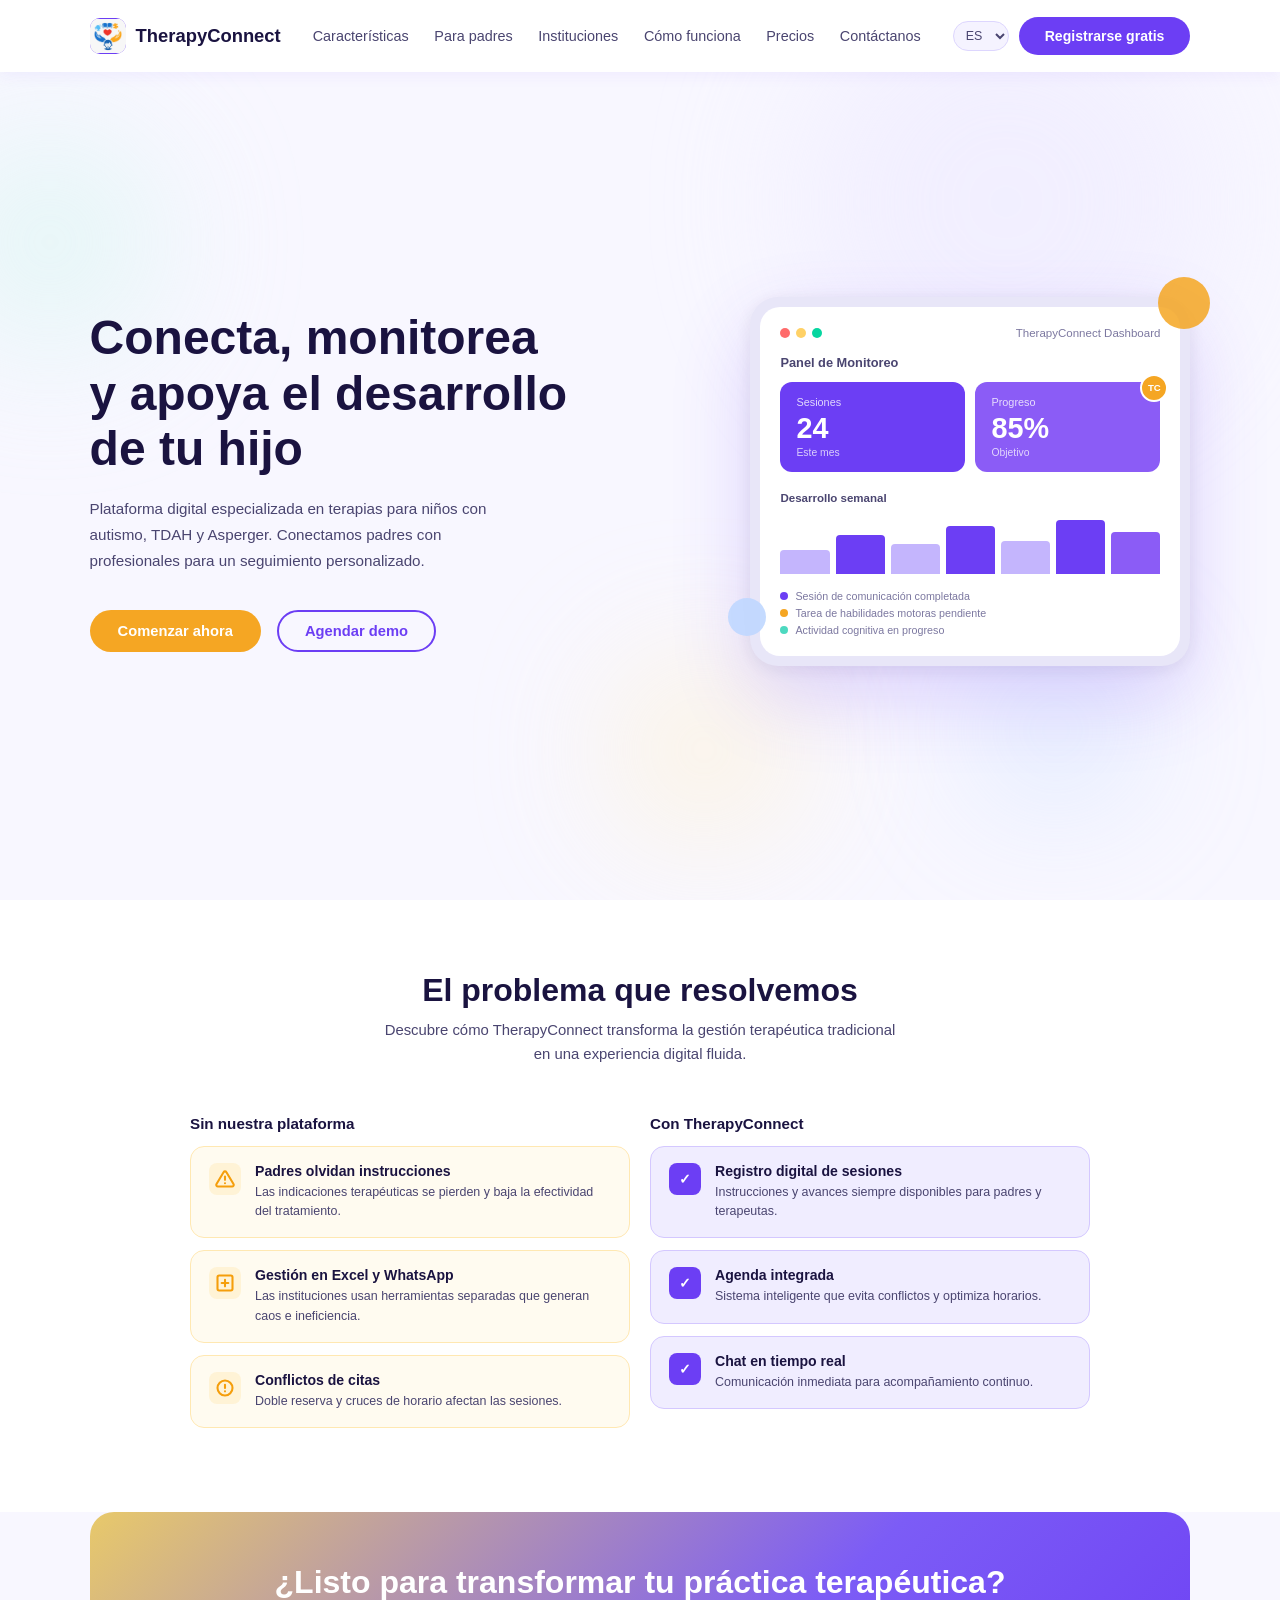
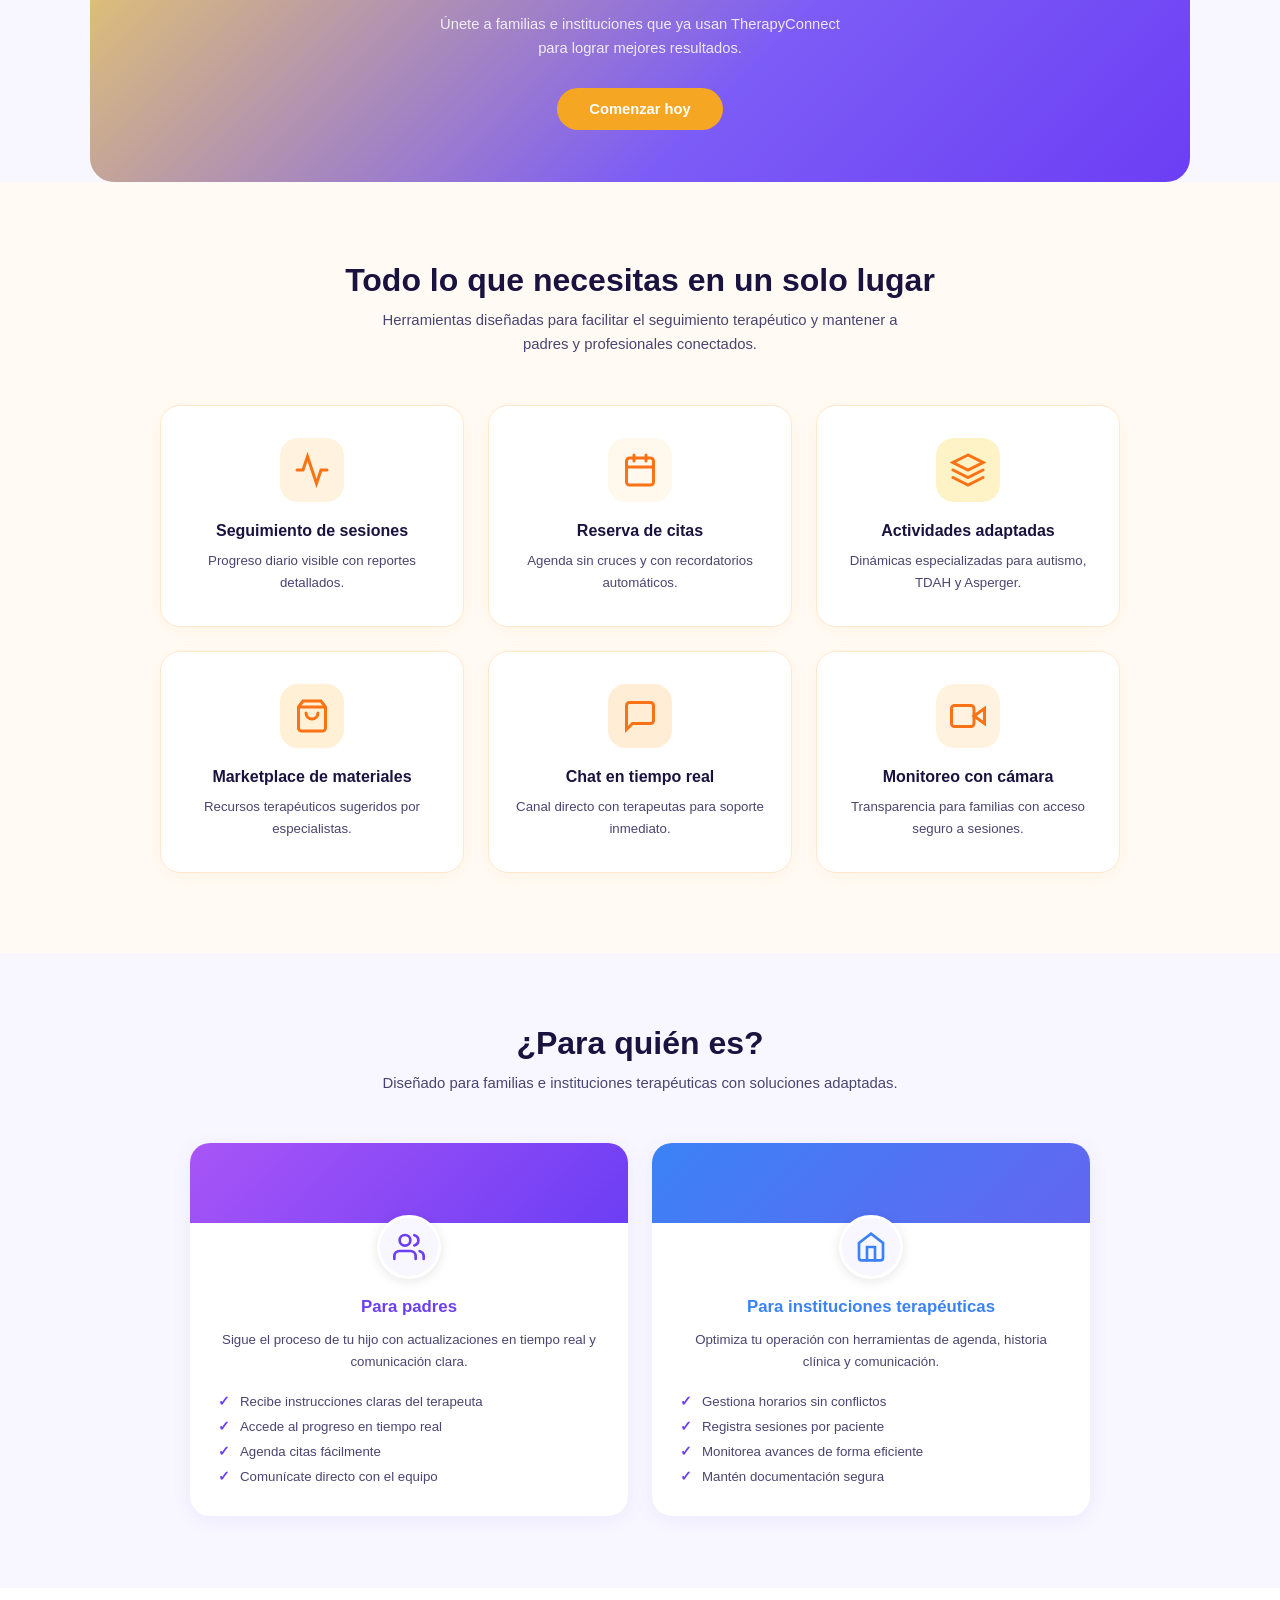
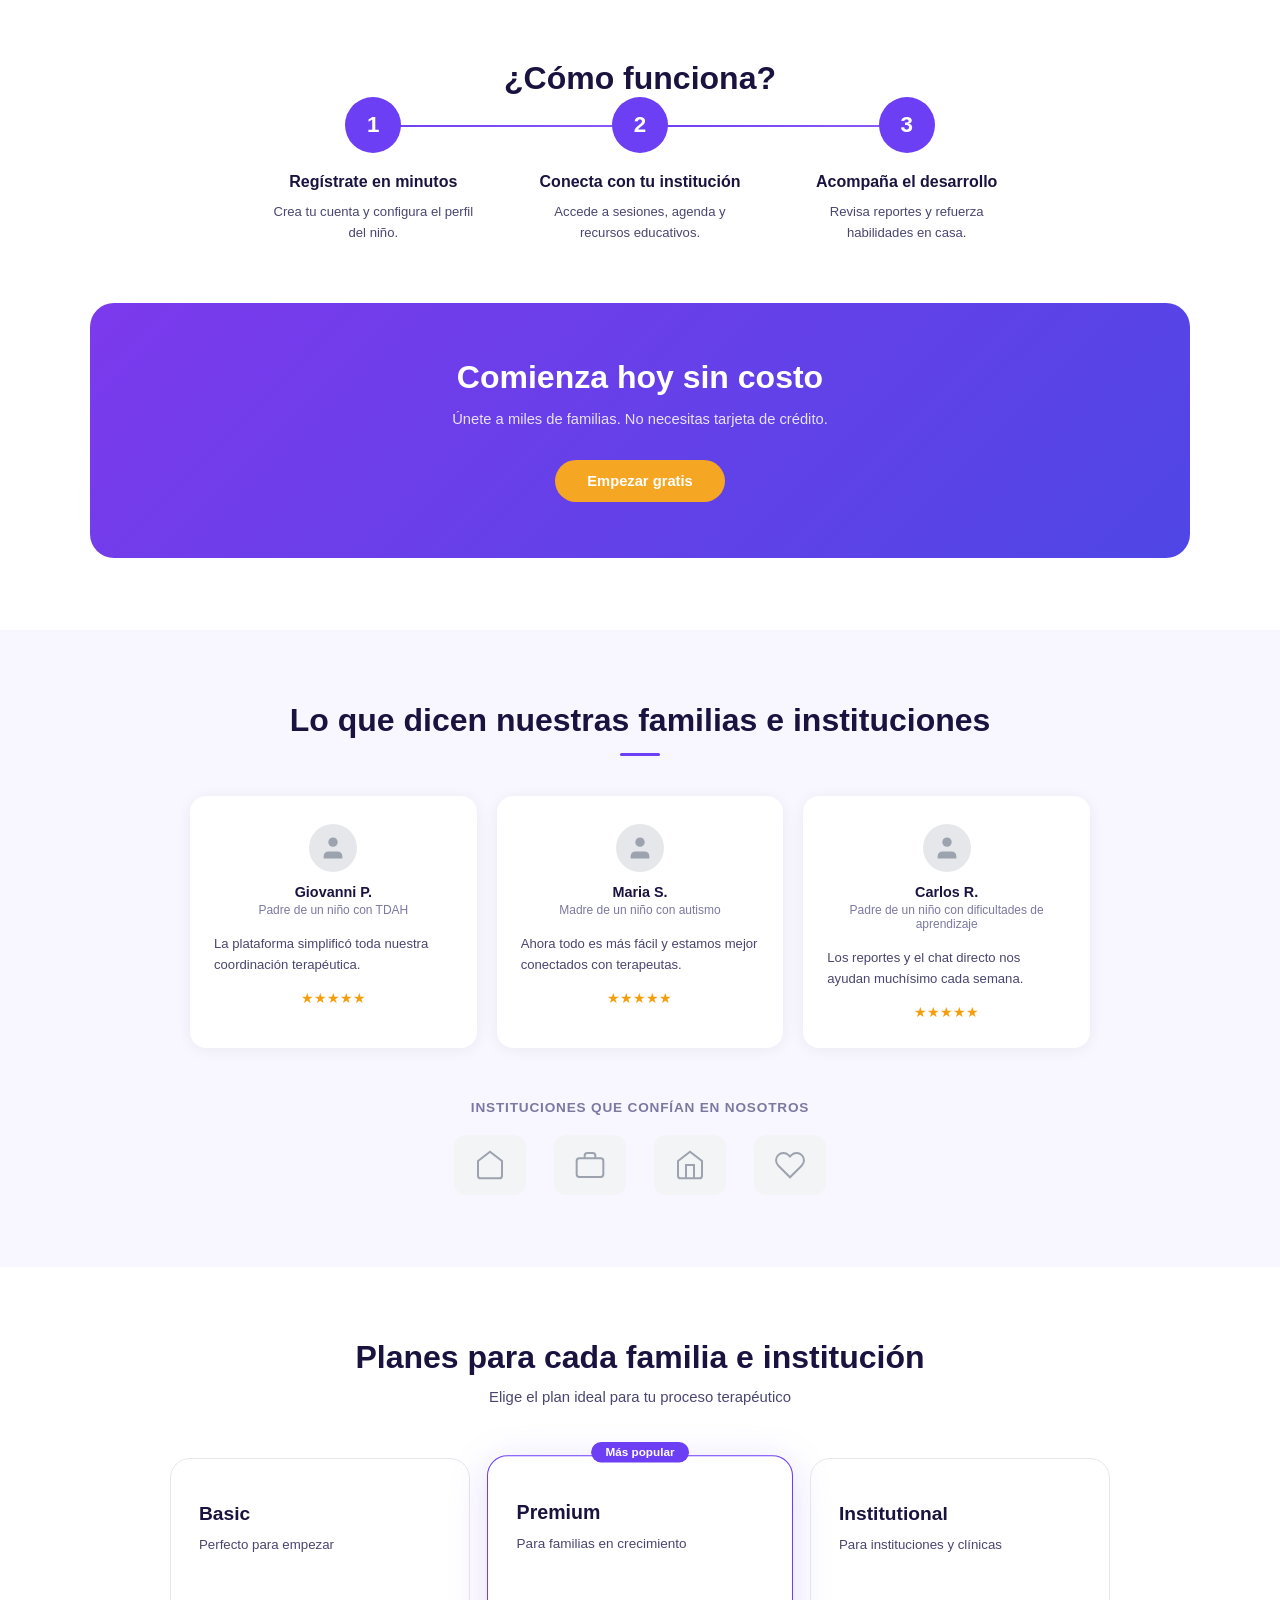
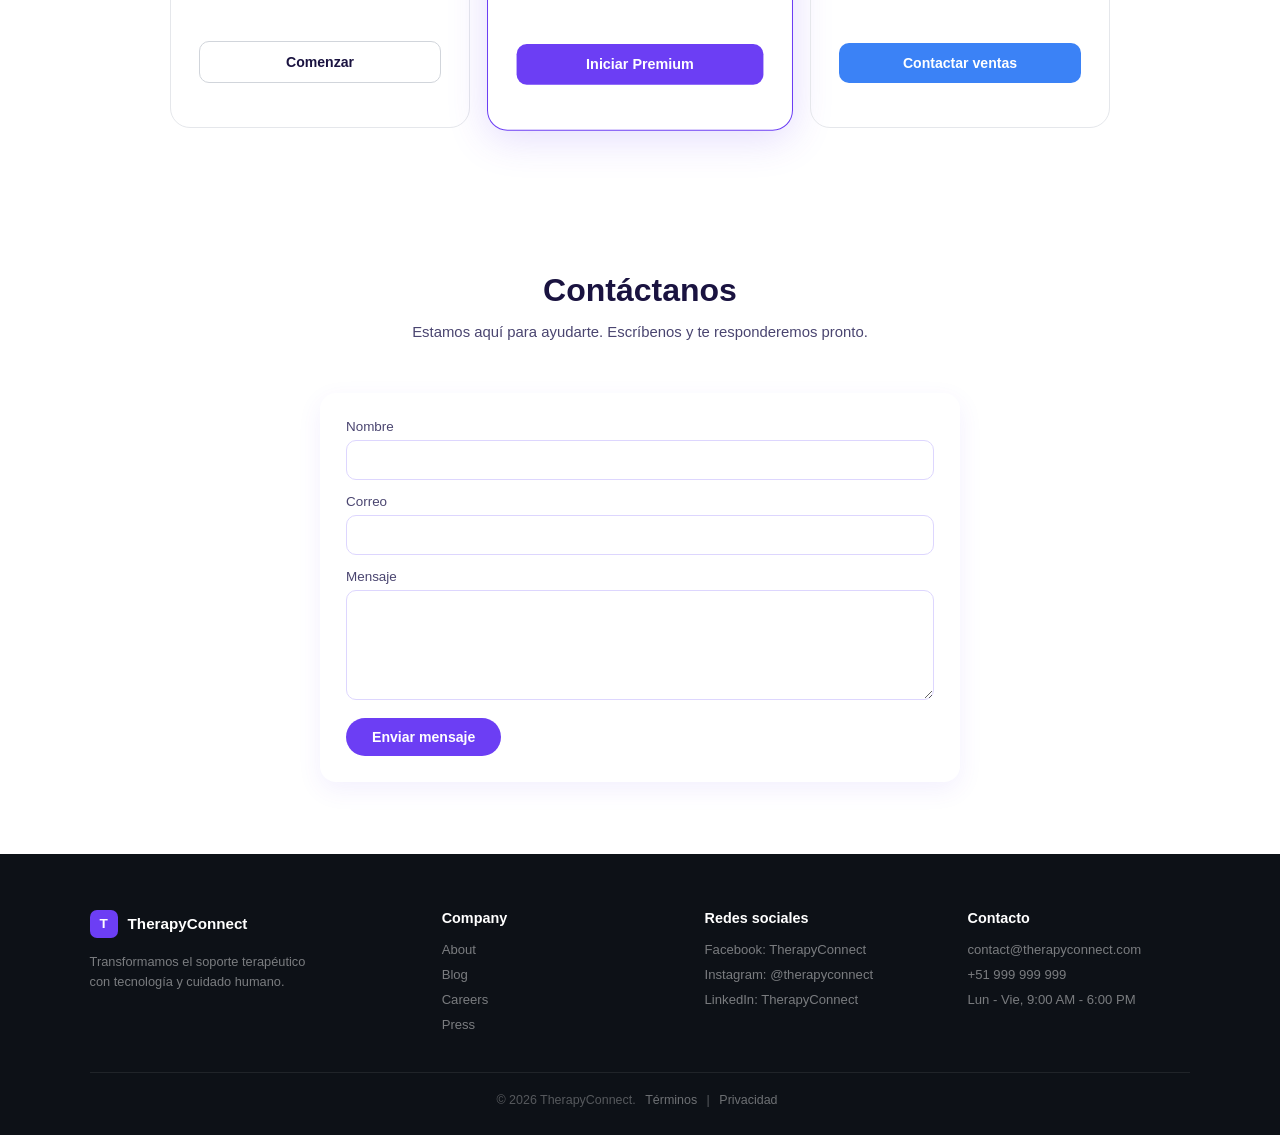
==== commit 85a2a757: "add : index.html" ====
--- a/public/index.html
+++ b/public/index.html
@@ -1,250 +1,241 @@
 <!DOCTYPE html>
 <html lang="es">
 <head>
-  <meta charset="UTF-8" />
-  <meta name="viewport" content="width=device-width, initial-scale=1.0" />
-  <title>TherapyConnect</title>
-  <link href="https://fonts.googleapis.com/css2?family=Nunito:wght@400;600;700;800;900&family=Sora:wght@400;500;600;700&display=swap" rel="stylesheet" />
-  <link rel="stylesheet" href="main.css" />
+    <meta charset="UTF-8" />
+    <meta name="viewport" content="width=device-width, initial-scale=1.0" />
+    <title>TherapyConnect</title>
+    <link href="https://fonts.googleapis.com/css2?family=Nunito:wght@400;600;700;800;900&family=Sora:wght@400;500;600;700&display=swap" rel="stylesheet" />
+    <link rel="stylesheet" href="assets/styles/style.css" />
 </head>
 <body>
-  <nav>
+
+<nav>
     <a class="logo" href="#hero">
-      <img class="logo-img" src="images/logo.png" alt="TherapyConnect" onerror="this.style.background='#6C3EF4';this.removeAttribute('src')" />
-      TherapyConnect
+        <img class="logo-img" src="assets/images/logo_TC.png" alt="TherapyConnect" />
+        TherapyConnect
     </a>
 
     <div class="nav-center">
-      <ul class="nav-links">
-        <li><a href="#problem" data-i18n="nav_features">Características</a></li>
-        <li><a href="#who" data-i18n="nav_parents">Para padres</a></li>
-        <li><a href="#who" data-i18n="nav_institutions">Instituciones</a></li>
-        <li><a href="#how" data-i18n="nav_how">Cómo funciona</a></li>
-        <li><a href="#pricing" data-i18n="nav_pricing">Precios</a></li>
-        <li><a href="#contact" data-i18n="nav_contact">Contáctanos</a></li>
-      </ul>
+        <ul class="nav-links">
+            <li><a href="#problem" data-i18n="nav_features">Características</a></li>
+            <li><a href="#who" data-i18n="nav_parents">Para padres</a></li>
+            <li><a href="#who" data-i18n="nav_institutions">Instituciones</a></li>
+            <li><a href="#how" data-i18n="nav_how">Cómo funciona</a></li>
+            <li><a href="#pricing" data-i18n="nav_pricing">Precios</a></li>
+            <li><a href="#contact" data-i18n="nav_contact">Contáctanos</a></li>
+        </ul>
     </div>
 
     <div class="nav-actions">
-      <select class="lang-switch lang-top" id="langSwitchTop" aria-label="Idioma">
-        <option value="es">ES</option>
-        <option value="en">EN</option>
-      </select>
-      <a class="btn-primary nav-cta" href="#pricing" data-i18n="register_free">Registrarse gratis</a>
-      <button class="hamburger" id="hamburger" aria-label="Abrir menú" aria-expanded="false">
-        <span></span><span></span><span></span>
-      </button>
-    </div>
-  </nav>
-
-  <div class="mobile-menu" id="mobileMenu" role="navigation" aria-label="Menú móvil">
-    <a href="#problem" onclick="closeMenu()" data-i18n="nav_features">Características</a>
-    <a href="#who" onclick="closeMenu()" data-i18n="nav_parents">Para padres</a>
-    <a href="#who" onclick="closeMenu()" data-i18n="nav_institutions">Instituciones</a>
-    <a href="#how" onclick="closeMenu()" data-i18n="nav_how">Cómo funciona</a>
-    <a href="#pricing" onclick="closeMenu()" data-i18n="nav_pricing">Precios</a>
-    <a href="#contact" onclick="closeMenu()" data-i18n="nav_contact">Contáctanos</a>
-    <a class="btn-primary" href="#pricing" onclick="closeMenu()" data-i18n="register_free">Registrarse gratis</a>
-  </div>
-
-  <section class="hero" id="hero">
+        <select class="lang-switch lang-top" id="langSwitchTop" aria-label="Idioma">
+            <option value="es">ES</option>
+            <option value="en">EN</option>
+        </select>
+        <a class="btn-primary nav-cta" href="#pricing" data-i18n="register_free">Registrarse gratis</a>
+        <button class="hamburger" id="hamburger" aria-label="Abrir menú" aria-expanded="false">
+            <span></span><span></span><span></span>
+        </button>
+    </div>
+</nav>
+
+<section class="hero" id="hero">
     <div class="blob blob-purple"></div><div class="blob blob-yellow"></div><div class="blob blob-teal"></div><div class="blob blob-blue"></div>
     <div class="hero-left">
-      <h1 data-i18n="hero_title">Conecta, monitorea y apoya el desarrollo de tu hijo</h1>
-      <p data-i18n="hero_subtitle">Plataforma digital especializada en terapias para niños con autismo, TDAH y Asperger. Conectamos padres con profesionales para un seguimiento personalizado.</p>
-      <div class="hero-cta">
-        <a class="btn-yellow" href="#pricing" data-i18n="hero_cta_1">Comenzar ahora</a>
-        <a class="btn-outline" href="#how" data-i18n="hero_cta_2">Agendar demo</a>
-      </div>
+        <h1 data-i18n="hero_title">Conecta, monitorea y apoya el desarrollo de tu hijo</h1>
+        <p data-i18n="hero_subtitle">Plataforma digital especializada en terapias para niños con autismo, TDAH y Asperger. Conectamos padres con profesionales para un seguimiento personalizado.</p>
+        <div class="hero-cta">
+            <a class="btn-yellow" href="#pricing" data-i18n="hero_cta_1">Comenzar ahora</a>
+            <a class="btn-outline" href="#how" data-i18n="hero_cta_2">Agendar demo</a>
+        </div>
     </div>
     <div class="hero-right">
-      <div class="device-frame">
-        <div class="float-blob float-yellow-blob"></div><div class="float-blob float-blue-blob"></div>
-        <div class="device-screen">
-          <div class="device-topbar"><div class="dot dot-r"></div><div class="dot dot-y"></div><div class="dot dot-g"></div><span class="dash-title">TherapyConnect Dashboard</span></div>
-          <div class="dash-label" data-i18n="hero_dashboard">Panel de Monitoreo</div>
-          <div class="dash-cards">
-            <div class="dash-card purple-card"><div class="card-label" data-i18n="hero_sessions">Sesiones</div><div class="card-value">24</div><div class="card-sub" data-i18n="hero_this_month">Este mes</div></div>
-            <div class="dash-card teal-card"><div class="card-label" data-i18n="hero_progress">Progreso</div><div class="card-value">85%</div><div class="card-sub" data-i18n="hero_goal">Objetivo</div><div class="avatar-circle">TC</div></div>
-          </div>
-          <div class="chart-section">
-            <div class="chart-section-title" data-i18n="hero_chart">Desarrollo semanal</div>
-            <div class="bars"><div class="bar" style="height:40%;background:#C4B5FD;"></div><div class="bar" style="height:65%;background:#6C3EF4;"></div><div class="bar" style="height:50%;background:#C4B5FD;"></div><div class="bar" style="height:80%;background:#6C3EF4;"></div><div class="bar" style="height:55%;background:#C4B5FD;"></div><div class="bar" style="height:90%;background:#6C3EF4;"></div><div class="bar" style="height:70%;background:#8B5CF6;"></div></div>
-          </div>
-          <div class="legend">
-            <div class="legend-item"><div class="legend-dot" style="background:#6C3EF4;"></div><span data-i18n="hero_legend_1">Sesión de comunicación completada</span></div>
-            <div class="legend-item"><div class="legend-dot" style="background:#F5A623;"></div><span data-i18n="hero_legend_2">Tarea de habilidades motoras pendiente</span></div>
-            <div class="legend-item"><div class="legend-dot" style="background:#4DD9C0;"></div><span data-i18n="hero_legend_3">Actividad cognitiva en progreso</span></div>
-          </div>
-        </div>
-      </div>
-    </div>
-  </section>
-
-  <section class="problem" id="problem">
+        <div class="device-frame">
+            <div class="float-blob float-yellow-blob"></div><div class="float-blob float-blue-blob"></div>
+            <div class="device-screen">
+                <div class="device-topbar"><div class="dot dot-r"></div><div class="dot dot-y"></div><div class="dot dot-g"></div><span class="dash-title">TherapyConnect Dashboard</span></div>
+                <div class="dash-label" data-i18n="hero_dashboard">Panel de Monitoreo</div>
+                <div class="dash-cards">
+                    <div class="dash-card purple-card"><div class="card-label" data-i18n="hero_sessions">Sesiones</div><div class="card-value">24</div><div class="card-sub" data-i18n="hero_this_month">Este mes</div></div>
+                    <div class="dash-card teal-card"><div class="card-label" data-i18n="hero_progress">Progreso</div><div class="card-value">85%</div><div class="card-sub" data-i18n="hero_goal">Objetivo</div><div class="avatar-circle">TC</div></div>
+                </div>
+                <div class="chart-section">
+                    <div class="chart-section-title" data-i18n="hero_chart">Desarrollo semanal</div>
+                    <div class="bars"><div class="bar" style="height:40%;background:#C4B5FD;"></div><div class="bar" style="height:65%;background:#6C3EF4;"></div><div class="bar" style="height:50%;background:#C4B5FD;"></div><div class="bar" style="height:80%;background:#6C3EF4;"></div><div class="bar" style="height:55%;background:#C4B5FD;"></div><div class="bar" style="height:90%;background:#6C3EF4;"></div><div class="bar" style="height:70%;background:#8B5CF6;"></div></div>
+                </div>
+                <div class="legend">
+                    <div class="legend-item"><div class="legend-dot" style="background:#6C3EF4;"></div><span data-i18n="hero_legend_1">Sesión de comunicación completada</span></div>
+                    <div class="legend-item"><div class="legend-dot" style="background:#F5A623;"></div><span data-i18n="hero_legend_2">Tarea de habilidades motoras pendiente</span></div>
+                    <div class="legend-item"><div class="legend-dot" style="background:#4DD9C0;"></div><span data-i18n="hero_legend_3">Actividad cognitiva en progreso</span></div>
+                </div>
+            </div>
+        </div>
+    </div>
+</section>
+
+<section class="problem" id="problem">
     <h2 data-i18n="problem_title">El problema que resolvemos</h2>
     <p class="subtitle" data-i18n="problem_subtitle">Descubre cómo TherapyConnect transforma la gestión terapéutica tradicional en una experiencia digital fluida.</p>
     <div class="problem-grid">
-      <div>
-        <div class="problem-col-title" data-i18n="problem_without">Sin nuestra plataforma</div>
-        <div class="prob-card"><div class="prob-icon"><svg viewBox="0 0 24 24" fill="none" stroke="#F59E0B" stroke-width="2.5" stroke-linecap="round" width="20" height="20"><path d="M10.29 3.86L1.82 18a2 2 0 001.71 3h16.94a2 2 0 001.71-3L13.71 3.86a2 2 0 00-3.42 0z"/><line x1="12" y1="9" x2="12" y2="13"/><line x1="12" y1="17" x2="12.01" y2="17"/></svg></div><div class="card-text"><h4 data-i18n="problem_1_t">Padres olvidan instrucciones</h4><p data-i18n="problem_1_d">Las indicaciones terapéuticas se pierden y baja la efectividad del tratamiento.</p></div></div>
-        <div class="prob-card"><div class="prob-icon"><svg viewBox="0 0 24 24" fill="none" stroke="#F59E0B" stroke-width="2.5" stroke-linecap="round" width="20" height="20"><rect x="3" y="3" width="18" height="18" rx="2"/><path d="M8 12h8M12 8v8"/></svg></div><div class="card-text"><h4 data-i18n="problem_2_t">Gestión en Excel y WhatsApp</h4><p data-i18n="problem_2_d">Las instituciones usan herramientas separadas que generan caos e ineficiencia.</p></div></div>
-        <div class="prob-card"><div class="prob-icon"><svg viewBox="0 0 24 24" fill="none" stroke="#F59E0B" stroke-width="2.5" stroke-linecap="round" width="20" height="20"><circle cx="12" cy="12" r="9"/><line x1="12" y1="8" x2="12" y2="12"/><line x1="12" y1="16" x2="12.01" y2="16"/></svg></div><div class="card-text"><h4 data-i18n="problem_3_t">Conflictos de citas</h4><p data-i18n="problem_3_d">Doble reserva y cruces de horario afectan las sesiones.</p></div></div>
-      </div>
-      <div>
-        <div class="problem-col-title" data-i18n="problem_with">Con TherapyConnect</div>
-        <div class="sol-card"><div class="sol-icon">✓</div><div class="card-text"><h4 data-i18n="sol_1_t">Registro digital de sesiones</h4><p data-i18n="sol_1_d">Instrucciones y avances siempre disponibles para padres y terapeutas.</p></div></div>
-        <div class="sol-card"><div class="sol-icon">✓</div><div class="card-text"><h4 data-i18n="sol_2_t">Agenda integrada</h4><p data-i18n="sol_2_d">Sistema inteligente que evita conflictos y optimiza horarios.</p></div></div>
-        <div class="sol-card"><div class="sol-icon">✓</div><div class="card-text"><h4 data-i18n="sol_3_t">Chat en tiempo real</h4><p data-i18n="sol_3_d">Comunicación inmediata para acompañamiento continuo.</p></div></div>
-      </div>
-    </div>
-  </section>
-
-  <div class="cta-banner">
+        <div>
+            <div class="problem-col-title" data-i18n="problem_without">Sin nuestra plataforma</div>
+            <div class="prob-card"><div class="prob-icon"><svg viewBox="0 0 24 24" fill="none" stroke="#F59E0B" stroke-width="2.5" stroke-linecap="round" width="20" height="20"><path d="M10.29 3.86L1.82 18a2 2 0 001.71 3h16.94a2 2 0 001.71-3L13.71 3.86a2 2 0 00-3.42 0z"/><line x1="12" y1="9" x2="12" y2="13"/><line x1="12" y1="17" x2="12.01" y2="17"/></svg></div><div class="card-text"><h4 data-i18n="problem_1_t">Padres olvidan instrucciones</h4><p data-i18n="problem_1_d">Las indicaciones terapéuticas se pierden y baja la efectividad del tratamiento.</p></div></div>
+            <div class="prob-card"><div class="prob-icon"><svg viewBox="0 0 24 24" fill="none" stroke="#F59E0B" stroke-width="2.5" stroke-linecap="round" width="20" height="20"><rect x="3" y="3" width="18" height="18" rx="2"/><path d="M8 12h8M12 8v8"/></svg></div><div class="card-text"><h4 data-i18n="problem_2_t">Gestión en Excel y WhatsApp</h4><p data-i18n="problem_2_d">Las instituciones usan herramientas separadas que generan caos e ineficiencia.</p></div></div>
+            <div class="prob-card"><div class="prob-icon"><svg viewBox="0 0 24 24" fill="none" stroke="#F59E0B" stroke-width="2.5" stroke-linecap="round" width="20" height="20"><circle cx="12" cy="12" r="9"/><line x1="12" y1="8" x2="12" y2="12"/><line x1="12" y1="16" x2="12.01" y2="16"/></svg></div><div class="card-text"><h4 data-i18n="problem_3_t">Conflictos de citas</h4><p data-i18n="problem_3_d">Doble reserva y cruces de horario afectan las sesiones.</p></div></div>
+        </div>
+        <div>
+            <div class="problem-col-title" data-i18n="problem_with">Con TherapyConnect</div>
+            <div class="sol-card"><div class="sol-icon">✓</div><div class="card-text"><h4 data-i18n="sol_1_t">Registro digital de sesiones</h4><p data-i18n="sol_1_d">Instrucciones y avances siempre disponibles para padres y terapeutas.</p></div></div>
+            <div class="sol-card"><div class="sol-icon">✓</div><div class="card-text"><h4 data-i18n="sol_2_t">Agenda integrada</h4><p data-i18n="sol_2_d">Sistema inteligente que evita conflictos y optimiza horarios.</p></div></div>
+            <div class="sol-card"><div class="sol-icon">✓</div><div class="card-text"><h4 data-i18n="sol_3_t">Chat en tiempo real</h4><p data-i18n="sol_3_d">Comunicación inmediata para acompañamiento continuo.</p></div></div>
+        </div>
+    </div>
+</section>
+
+<div class="cta-banner">
     <h2 data-i18n="cta_title">¿Listo para transformar tu práctica terapéutica?</h2>
     <p data-i18n="cta_subtitle">Únete a familias e instituciones que ya usan TherapyConnect para lograr mejores resultados.</p>
     <a class="btn-cta-yellow" href="#pricing" data-i18n="cta_btn">Comenzar hoy</a>
-  </div>
-
-  <section class="everything" id="features">
+</div>
+
+<section class="everything" id="features">
     <h2 data-i18n="features_title">Todo lo que necesitas en un solo lugar</h2>
     <p class="subtitle" data-i18n="features_subtitle">Herramientas diseñadas para facilitar el seguimiento terapéutico y mantener a padres y profesionales conectados.</p>
     <div class="everything-grid">
-      <div class="ev-card"><div class="ev-icon-wrap"><svg viewBox="0 0 24 24" fill="none" stroke="#F97316" stroke-width="2" stroke-linecap="round" width="36" height="36"><polyline points="22 12 18 12 15 21 9 3 6 12 2 12"/></svg></div><h3 data-i18n="f1_t">Seguimiento de sesiones</h3><p data-i18n="f1_d">Progreso diario visible con reportes detallados.</p></div>
-      <div class="ev-card"><div class="ev-icon-wrap"><svg viewBox="0 0 24 24" fill="none" stroke="#F97316" stroke-width="2" stroke-linecap="round" width="36" height="36"><rect x="3" y="4" width="18" height="18" rx="2"/><line x1="16" y1="2" x2="16" y2="6"/><line x1="8" y1="2" x2="8" y2="6"/><line x1="3" y1="10" x2="21" y2="10"/></svg></div><h3 data-i18n="f2_t">Reserva de citas</h3><p data-i18n="f2_d">Agenda sin cruces y con recordatorios automáticos.</p></div>
-      <div class="ev-card"><div class="ev-icon-wrap"><svg viewBox="0 0 24 24" fill="none" stroke="#F97316" stroke-width="2" stroke-linecap="round" width="36" height="36"><path d="M12 2L2 7l10 5 10-5-10-5zM2 17l10 5 10-5M2 12l10 5 10-5"/></svg></div><h3 data-i18n="f3_t">Actividades adaptadas</h3><p data-i18n="f3_d">Dinámicas especializadas para autismo, TDAH y Asperger.</p></div>
-      <div class="ev-card"><div class="ev-icon-wrap"><svg viewBox="0 0 24 24" fill="none" stroke="#F97316" stroke-width="2" stroke-linecap="round" width="36" height="36"><path d="M6 2L3 6v14a2 2 0 002 2h14a2 2 0 002-2V6l-3-4z"/><line x1="3" y1="6" x2="21" y2="6"/><path d="M16 10a4 4 0 01-8 0"/></svg></div><h3 data-i18n="f4_t">Marketplace de materiales</h3><p data-i18n="f4_d">Recursos terapéuticos sugeridos por especialistas.</p></div>
-      <div class="ev-card"><div class="ev-icon-wrap"><svg viewBox="0 0 24 24" fill="none" stroke="#F97316" stroke-width="2" stroke-linecap="round" width="36" height="36"><path d="M21 15a2 2 0 01-2 2H7l-4 4V5a2 2 0 012-2h14a2 2 0 012 2z"/></svg></div><h3 data-i18n="f5_t">Chat en tiempo real</h3><p data-i18n="f5_d">Canal directo con terapeutas para soporte inmediato.</p></div>
-      <div class="ev-card"><div class="ev-icon-wrap"><svg viewBox="0 0 24 24" fill="none" stroke="#F97316" stroke-width="2" stroke-linecap="round" width="36" height="36"><polygon points="23 7 16 12 23 17 23 7"/><rect x="1" y="5" width="15" height="14" rx="2"/></svg></div><h3 data-i18n="f6_t">Monitoreo con cámara</h3><p data-i18n="f6_d">Transparencia para familias con acceso seguro a sesiones.</p></div>
-    </div>
-  </section>
-
-  <section class="who" id="who">
+        <div class="ev-card"><div class="ev-icon-wrap"><svg viewBox="0 0 24 24" fill="none" stroke="#F97316" stroke-width="2" stroke-linecap="round" width="36" height="36"><polyline points="22 12 18 12 15 21 9 3 6 12 2 12"/></svg></div><h3 data-i18n="f1_t">Seguimiento de sesiones</h3><p data-i18n="f1_d">Progreso diario visible con reportes detallados.</p></div>
+        <div class="ev-card"><div class="ev-icon-wrap"><svg viewBox="0 0 24 24" fill="none" stroke="#F97316" stroke-width="2" stroke-linecap="round" width="36" height="36"><rect x="3" y="4" width="18" height="18" rx="2"/><line x1="16" y1="2" x2="16" y2="6"/><line x1="8" y1="2" x2="8" y2="6"/><line x1="3" y1="10" x2="21" y2="10"/></svg></div><h3 data-i18n="f2_t">Reserva de citas</h3><p data-i18n="f2_d">Agenda sin cruces y con recordatorios automáticos.</p></div>
+        <div class="ev-card"><div class="ev-icon-wrap"><svg viewBox="0 0 24 24" fill="none" stroke="#F97316" stroke-width="2" stroke-linecap="round" width="36" height="36"><path d="M12 2L2 7l10 5 10-5-10-5zM2 17l10 5 10-5M2 12l10 5 10-5"/></svg></div><h3 data-i18n="f3_t">Actividades adaptadas</h3><p data-i18n="f3_d">Dinámicas especializadas para autismo, TDAH y Asperger.</p></div>
+        <div class="ev-card"><div class="ev-icon-wrap"><svg viewBox="0 0 24 24" fill="none" stroke="#F97316" stroke-width="2" stroke-linecap="round" width="36" height="36"><path d="M6 2L3 6v14a2 2 0 002 2h14a2 2 0 002-2V6l-3-4z"/><line x1="3" y1="6" x2="21" y2="6"/><path d="M16 10a4 4 0 01-8 0"/></svg></div><h3 data-i18n="f4_t">Marketplace de materiales</h3><p data-i18n="f4_d">Recursos terapéuticos sugeridos por especialistas.</p></div>
+        <div class="ev-card"><div class="ev-icon-wrap"><svg viewBox="0 0 24 24" fill="none" stroke="#F97316" stroke-width="2" stroke-linecap="round" width="36" height="36"><path d="M21 15a2 2 0 01-2 2H7l-4 4V5a2 2 0 012-2h14a2 2 0 012 2z"/></svg></div><h3 data-i18n="f5_t">Chat en tiempo real</h3><p data-i18n="f5_d">Canal directo con terapeutas para soporte inmediato.</p></div>
+        <div class="ev-card"><div class="ev-icon-wrap"><svg viewBox="0 0 24 24" fill="none" stroke="#F97316" stroke-width="2" stroke-linecap="round" width="36" height="36"><polygon points="23 7 16 12 23 17 23 7"/><rect x="1" y="5" width="15" height="14" rx="2"/></svg></div><h3 data-i18n="f6_t">Monitoreo con cámara</h3><p data-i18n="f6_d">Transparencia para familias con acceso seguro a sesiones.</p></div>
+    </div>
+</section>
+
+<section class="who" id="who">
     <h2 data-i18n="who_title">¿Para quién es?</h2>
     <p class="subtitle" data-i18n="who_subtitle">Diseñado para familias e instituciones terapéuticas con soluciones adaptadas.</p>
     <div class="who-grid">
-      <div class="who-card">
-        <div class="who-card-banner parents-banner"></div>
-        <div class="who-card-body">
-          <div class="who-card-icon"><svg viewBox="0 0 24 24" fill="none" stroke="#6C3EF4" stroke-width="2" stroke-linecap="round" width="32" height="32"><path d="M17 21v-2a4 4 0 00-4-4H5a4 4 0 00-4 4v2"/><circle cx="9" cy="7" r="4"/><path d="M23 21v-2a4 4 0 00-3-3.87"/><path d="M16 3.13a4 4 0 010 7.75"/></svg></div>
-          <h3 class="parents-title" data-i18n="who_parents_t">Para padres</h3>
-          <p data-i18n="who_parents_d">Sigue el proceso de tu hijo con actualizaciones en tiempo real y comunicación clara.</p>
-          <ul class="who-list">
-            <li data-i18n="wp1">Recibe instrucciones claras del terapeuta</li>
-            <li data-i18n="wp2">Accede al progreso en tiempo real</li>
-            <li data-i18n="wp3">Agenda citas fácilmente</li>
-            <li data-i18n="wp4">Comunícate directo con el equipo</li>
-          </ul>
-        </div>
-      </div>
-      <div class="who-card">
-        <div class="who-card-banner institutions-banner"></div>
-        <div class="who-card-body">
-          <div class="who-card-icon"><svg viewBox="0 0 24 24" fill="none" stroke="#3B82F6" stroke-width="2" stroke-linecap="round" width="32" height="32"><path d="M3 9l9-7 9 7v11a2 2 0 01-2 2H5a2 2 0 01-2-2z"/><polyline points="9 22 9 12 15 12 15 22"/></svg></div>
-          <h3 class="inst-title" data-i18n="who_inst_t">Para instituciones terapéuticas</h3>
-          <p data-i18n="who_inst_d">Optimiza tu operación con herramientas de agenda, historia clínica y comunicación.</p>
-          <ul class="who-list">
-            <li data-i18n="wi1">Gestiona horarios sin conflictos</li>
-            <li data-i18n="wi2">Registra sesiones por paciente</li>
-            <li data-i18n="wi3">Monitorea avances de forma eficiente</li>
-            <li data-i18n="wi4">Mantén documentación segura</li>
-          </ul>
-        </div>
-      </div>
-    </div>
-  </section>
-
-  <section class="how" id="how">
+        <div class="who-card">
+            <div class="who-card-banner parents-banner"></div>
+            <div class="who-card-body">
+                <div class="who-card-icon"><svg viewBox="0 0 24 24" fill="none" stroke="#6C3EF4" stroke-width="2" stroke-linecap="round" width="32" height="32"><path d="M17 21v-2a4 4 0 00-4-4H5a4 4 0 00-4 4v2"/><circle cx="9" cy="7" r="4"/><path d="M23 21v-2a4 4 0 00-3-3.87"/><path d="M16 3.13a4 4 0 010 7.75"/></svg></div>
+                <h3 class="parents-title" data-i18n="who_parents_t">Para padres</h3>
+                <p data-i18n="who_parents_d">Sigue el proceso de tu hijo con actualizaciones en tiempo real y comunicación clara.</p>
+                <ul class="who-list">
+                    <li data-i18n="wp1">Recibe instrucciones claras del terapeuta</li>
+                    <li data-i18n="wp2">Accede al progreso en tiempo real</li>
+                    <li data-i18n="wp3">Agenda citas fácilmente</li>
+                    <li data-i18n="wp4">Comunícate directo con el equipo</li>
+                </ul>
+            </div>
+        </div>
+        <div class="who-card">
+            <div class="who-card-banner institutions-banner"></div>
+            <div class="who-card-body">
+                <div class="who-card-icon"><svg viewBox="0 0 24 24" fill="none" stroke="#3B82F6" stroke-width="2" stroke-linecap="round" width="32" height="32"><path d="M3 9l9-7 9 7v11a2 2 0 01-2 2H5a2 2 0 01-2-2z"/><polyline points="9 22 9 12 15 12 15 22"/></svg></div>
+                <h3 class="inst-title" data-i18n="who_inst_t">Para instituciones terapéuticas</h3>
+                <p data-i18n="who_inst_d">Optimiza tu operación con herramientas de agenda, historia clínica y comunicación.</p>
+                <ul class="who-list">
+                    <li data-i18n="wi1">Gestiona horarios sin conflictos</li>
+                    <li data-i18n="wi2">Registra sesiones por paciente</li>
+                    <li data-i18n="wi3">Monitorea avances de forma eficiente</li>
+                    <li data-i18n="wi4">Mantén documentación segura .</li>
+                </ul>
+            </div>
+        </div>
+    </div>
+</section>
+
+<section class="how" id="how">
     <h2 data-i18n="how_title">¿Cómo funciona?</h2>
     <div class="steps">
-      <div class="step"><div class="step-connector"></div><div class="step-num">1</div><h3 data-i18n="h1_t">Regístrate en minutos</h3><p data-i18n="h1_d">Crea tu cuenta y configura el perfil del niño.</p></div>
-      <div class="step"><div class="step-connector"></div><div class="step-num">2</div><h3 data-i18n="h2_t">Conecta con tu institución</h3><p data-i18n="h2_d">Accede a sesiones, agenda y recursos educativos.</p></div>
-      <div class="step"><div class="step-connector"></div><div class="step-num">3</div><h3 data-i18n="h3_t">Acompaña el desarrollo</h3><p data-i18n="h3_d">Revisa reportes y refuerza habilidades en casa.</p></div>
+        <div class="step"><div class="step-connector"></div><div class="step-num">1</div><h3 data-i18n="h1_t">Regístrate en minutos</h3><p data-i18n="h1_d">Crea tu cuenta y configura el perfil del niño.</p></div>
+        <div class="step"><div class="step-connector"></div><div class="step-num">2</div><h3 data-i18n="h2_t">Conecta con tu institución</h3><p data-i18n="h2_d">Accede a sesiones, agenda y recursos educativos.</p></div>
+        <div class="step"><div class="step-connector"></div><div class="step-num">3</div><h3 data-i18n="h3_t">Acompaña el desarrollo</h3><p data-i18n="h3_d">Revisa reportes y refuerza habilidades en casa.</p></div>
     </div>
     <div class="start-cta">
-      <h2 data-i18n="start_title">Comienza hoy sin costo</h2>
-      <p data-i18n="start_subtitle">Únete a miles de familias. No necesitas tarjeta de crédito.</p>
-      <a class="btn-cta-yellow" href="#pricing" data-i18n="start_btn">Empezar gratis</a>
-    </div>
-  </section>
-
-  <section class="testimonials" id="testimonials">
+        <h2 data-i18n="start_title">Comienza hoy sin costo</h2>
+        <p data-i18n="start_subtitle">Únete a miles de familias. No necesitas tarjeta de crédito.</p>
+        <a class="btn-cta-yellow" href="#pricing" data-i18n="start_btn">Empezar gratis</a>
+    </div>
+</section>
+
+<section class="testimonials" id="testimonials">
     <h2 data-i18n="testi_title">Lo que dicen nuestras familias e instituciones</h2>
     <div class="underline-bar"></div>
     <div class="testi-grid">
-      <div class="testi-card"><div class="testi-avatar"><svg viewBox="0 0 24 24" fill="#9CA3AF" width="28" height="28"><path d="M20 21v-2a4 4 0 00-4-4H8a4 4 0 00-4 4v2"/><circle cx="12" cy="7" r="4"/></svg></div><div class="testi-name">Giovanni P.</div><div class="testi-role" data-i18n="r1">Padre de un niño con TDAH</div><p class="testi-text" data-i18n="t1">La plataforma simplificó toda nuestra coordinación terapéutica.</p><div class="stars">★★★★★</div></div>
-      <div class="testi-card"><div class="testi-avatar"><svg viewBox="0 0 24 24" fill="#9CA3AF" width="28" height="28"><path d="M20 21v-2a4 4 0 00-4-4H8a4 4 0 00-4 4v2"/><circle cx="12" cy="7" r="4"/></svg></div><div class="testi-name">Maria S.</div><div class="testi-role" data-i18n="r2">Madre de un niño con autismo</div><p class="testi-text" data-i18n="t2">Ahora todo es más fácil y estamos mejor conectados con terapeutas.</p><div class="stars">★★★★★</div></div>
-      <div class="testi-card"><div class="testi-avatar"><svg viewBox="0 0 24 24" fill="#9CA3AF" width="28" height="28"><path d="M20 21v-2a4 4 0 00-4-4H8a4 4 0 00-4 4v2"/><circle cx="12" cy="7" r="4"/></svg></div><div class="testi-name">Carlos R.</div><div class="testi-role" data-i18n="r3">Padre de un niño con dificultades de aprendizaje</div><p class="testi-text" data-i18n="t3">Los reportes y el chat directo nos ayudan muchísimo cada semana.</p><div class="stars">★★★★★</div></div>
+        <div class="testi-card"><div class="testi-avatar"><svg viewBox="0 0 24 24" fill="#9CA3AF" width="28" height="28"><path d="M20 21v-2a4 4 0 00-4-4H8a4 4 0 00-4 4v2"/><circle cx="12" cy="7" r="4"/></svg></div><div class="testi-name">Giovanni P.</div><div class="testi-role" data-i18n="r1">Padre de un niño con TDAH</div><p class="testi-text" data-i18n="t1">La plataforma simplificó toda nuestra coordinación terapéutica.</p><div class="stars">★★★★★</div></div>
+        <div class="testi-card"><div class="testi-avatar"><svg viewBox="0 0 24 24" fill="#9CA3AF" width="28" height="28"><path d="M20 21v-2a4 4 0 00-4-4H8a4 4 0 00-4 4v2"/><circle cx="12" cy="7" r="4"/></svg></div><div class="testi-name">Maria S.</div><div class="testi-role" data-i18n="r2">Madre de un niño con autismo</div><p class="testi-text" data-i18n="t2">Ahora todo es más fácil y estamos mejor conectados con terapeutas.</p><div class="stars">★★★★★</div></div>
+        <div class="testi-card"><div class="testi-avatar"><svg viewBox="0 0 24 24" fill="#9CA3AF" width="28" height="28"><path d="M20 21v-2a4 4 0 00-4-4H8a4 4 0 00-4 4v2"/><circle cx="12" cy="7" r="4"/></svg></div><div class="testi-name">Carlos R.</div><div class="testi-role" data-i18n="r3">Padre de un niño con dificultades de aprendizaje</div><p class="testi-text" data-i18n="t3">Los reportes y el chat directo nos ayudan muchísimo cada semana.</p><div class="stars">★★★★★</div></div>
     </div>
     <div class="institutions-trust">
-      <p data-i18n="trust_title">Instituciones que confían en nosotros</p>
-      <div class="inst-logos"><div class="inst-logo-box"><svg viewBox="0 0 24 24" fill="none" stroke="#9CA3AF" stroke-width="1.5" width="32" height="32"><path d="M3 9l9-7 9 7v11a2 2 0 01-2 2H5a2 2 0 01-2-2z"/></svg></div><div class="inst-logo-box"><svg viewBox="0 0 24 24" fill="none" stroke="#9CA3AF" stroke-width="1.5" width="32" height="32"><rect x="2" y="7" width="20" height="14" rx="2"/><path d="M16 7V5a2 2 0 00-2-2h-4a2 2 0 00-2 2v2"/></svg></div><div class="inst-logo-box"><svg viewBox="0 0 24 24" fill="none" stroke="#9CA3AF" stroke-width="1.5" width="32" height="32"><path d="M3 9l9-7 9 7v11a2 2 0 01-2 2H5a2 2 0 01-2-2z"/><polyline points="9 22 9 12 15 12 15 22"/></svg></div><div class="inst-logo-box"><svg viewBox="0 0 24 24" fill="none" stroke="#9CA3AF" stroke-width="1.5" width="32" height="32"><path d="M20.84 4.61a5.5 5.5 0 00-7.78 0L12 5.67l-1.06-1.06a5.5 5.5 0 00-7.78 7.78l1.06 1.06L12 21.23l7.78-7.78 1.06-1.06a5.5 5.5 0 000-7.78z"/></svg></div></div>
-    </div>
-  </section>
-
-  <section class="pricing" id="pricing">
+        <p data-i18n="trust_title">Instituciones que confían en nosotros</p>
+        <div class="inst-logos"><div class="inst-logo-box"><svg viewBox="0 0 24 24" fill="none" stroke="#9CA3AF" stroke-width="1.5" width="32" height="32"><path d="M3 9l9-7 9 7v11a2 2 0 01-2 2H5a2 2 0 01-2-2z"/></svg></div><div class="inst-logo-box"><svg viewBox="0 0 24 24" fill="none" stroke="#9CA3AF" stroke-width="1.5" width="32" height="32"><rect x="2" y="7" width="20" height="14" rx="2"/><path d="M16 7V5a2 2 0 00-2-2h-4a2 2 0 00-2 2v2"/></svg></div><div class="inst-logo-box"><svg viewBox="0 0 24 24" fill="none" stroke="#9CA3AF" stroke-width="1.5" width="32" height="32"><path d="M3 9l9-7 9 7v11a2 2 0 01-2 2H5a2 2 0 01-2-2z"/><polyline points="9 22 9 12 15 12 15 22"/></svg></div><div class="inst-logo-box"><svg viewBox="0 0 24 24" fill="none" stroke="#9CA3AF" stroke-width="1.5" width="32" height="32"><path d="M20.84 4.61a5.5 5.5 0 00-7.78 0L12 5.67l-1.06-1.06a5.5 5.5 0 00-7.78 7.78l1.06 1.06L12 21.23l7.78-7.78 1.06-1.06a5.5 5.5 0 000-7.78z"/></svg></div></div>
+    </div>
+</section>
+
+<section class="pricing" id="pricing">
     <h2 data-i18n="pricing_title">Planes para cada familia e institución</h2>
     <p class="subtitle" data-i18n="pricing_subtitle">Elige el plan ideal para tu proceso terapéutico</p>
     <div class="pricing-grid">
-      <div class="plan-card"><div><div class="plan-name">Basic</div><div class="plan-desc" data-i18n="p1_d">Perfecto para empezar</div></div><a class="btn-plan-outline" href="#" data-i18n="p1_btn">Comenzar</a></div>
-      <div class="plan-card featured"><div class="most-popular" data-i18n="popular">Más popular</div><div><div class="plan-name">Premium</div><div class="plan-desc" data-i18n="p2_d">Para familias en crecimiento</div></div><a class="btn-plan-purple" href="#" data-i18n="p2_btn">Iniciar Premium</a></div>
-      <div class="plan-card"><div><div class="plan-name">Institutional</div><div class="plan-desc" data-i18n="p3_d">Para instituciones y clínicas</div></div><a class="btn-plan-blue" href="#" data-i18n="p3_btn">Contactar ventas</a></div>
-    </div>
-  </section>
-
-  <section class="contact" id="contact">
+        <div class="plan-card"><div><div class="plan-name">Basic</div><div class="plan-desc" data-i18n="p1_d">Perfecto para empezar</div></div><a class="btn-plan-outline" href="#" data-i18n="p1_btn">Comenzar</a></div>
+        <div class="plan-card featured"><div class="most-popular" data-i18n="popular">Más popular</div><div><div class="plan-name">Premium</div><div class="plan-desc" data-i18n="p2_d">Para familias en crecimiento</div></div><a class="btn-plan-purple" href="#" data-i18n="p2_btn">Iniciar Premium</a></div>
+        <div class="plan-card"><div><div class="plan-name">Institutional</div><div class="plan-desc" data-i18n="p3_d">Para instituciones y clínicas</div></div><a class="btn-plan-blue" href="#" data-i18n="p3_btn">Contactar ventas</a></div>
+    </div>
+</section>
+
+<section class="contact" id="contact">
     <h2 data-i18n="contact_title">Contáctanos</h2>
     <p class="subtitle" data-i18n="contact_subtitle">Estamos aquí para ayudarte. Escríbenos y te responderemos pronto.</p>
     <div class="contact-grid">
-      <form class="contact-form">
-        <label for="name" data-i18n="form_name">Nombre</label>
-        <input id="name" type="text" />
-        <label for="email" data-i18n="form_email">Correo</label>
-        <input id="email" type="email" />
-        <label for="msg" data-i18n="form_message">Mensaje</label>
-        <textarea id="msg"></textarea>
-        <button type="button" class="btn-primary" data-i18n="form_send">Enviar mensaje</button>
-      </form>
-    </div>
-  </section>
-
-  <footer>
+        <form class="contact-form">
+            <label for="name" data-i18n="form_name">Nombre</label>
+            <input id="name" type="text" required />
+            <label for="email" data-i18n="form_email">Correo</label>
+            <input id="email" type="email" required />
+            <label for="msg" data-i18n="form_message">Mensaje</label>
+            <textarea id="msg" required ></textarea>
+            <button type="button" class="btn-primary" data-i18n="form_send">Enviar mensaje</button>
+        </form>
+    </div>
+</section>
+
+<footer>
     <div class="footer-top">
-      <div>
-        <div class="footer-brand"><div class="footer-brand-img">T</div><span class="footer-brand-name">TherapyConnect</span></div>
-        <p class="footer-tagline" data-i18n="footer_tagline">Transformamos el soporte terapéutico con tecnología y cuidado humano.</p>
-      </div>
-      <div class="footer-col">
-        <h4 data-i18n="company">Company</h4>
-        <ul>
-          <li><a href="#">About</a></li>
-          <li><a href="#">Blog</a></li>
-          <li><a href="#">Careers</a></li>
-          <li><a href="#">Press</a></li>
-        </ul>
-      </div>
-      <div class="footer-col">
-        <h4 data-i18n="social">Redes sociales</h4>
-        <ul>
-          <li><a href="#">Facebook: TherapyConnect</a></li>
-          <li><a href="#">Instagram: @therapyconnect</a></li>
-          <li><a href="#">LinkedIn: TherapyConnect</a></li>
-        </ul>
-      </div>
-      <div class="footer-col">
-        <h4 data-i18n="contact_footer">Contacto</h4>
-        <ul>
-          <li>TherapyConnect@gmail.com</li>
-          <li>+51 999 123 456</li>
-          <li>Lun - Vie, 9:00 AM - 6:00 PM</li>
-        </ul>
-      </div>
+        <div>
+            <div class="footer-brand"><div class="footer-brand-img">T</div><span class="footer-brand-name">TherapyConnect</span></div>
+            <p class="footer-tagline" data-i18n="footer_tagline">Transformamos el soporte terapéutico con tecnología y cuidado humano.</p>
+        </div>
+        <div class="footer-col">
+            <h4 data-i18n="company">Company</h4>
+            <ul>
+                <li><a href="javascript:void(0)">About</a></li>
+                <li><a href="javascript:void(0)">Blog</a></li>
+                <li><a href="javascript:void(0)">Careers</a></li>
+                <li><a href="javascript:void(0)">Press</a></li>
+            </ul>
+        </div>
+        <div class="footer-col">
+            <h4 data-i18n="social">Redes sociales</h4>
+            <ul>
+                <li><a href="#">Facebook: TherapyConnect</a></li>
+                <li><a href="#">Instagram: @therapyconnect</a></li>
+                <li><a href="#">LinkedIn: TherapyConnect</a></li>
+            </ul>
+        </div>
+        <div class="footer-col">
+            <h4 data-i18n="contact_footer">Contacto</h4>
+            <ul>
+                <li>contact@therapyconnect.com</li>
+                <li>+51 999 999 999</li>
+                <li>Lun - Vie, 9:00 AM - 6:00 PM</li>
+            </ul>
+        </div>
     </div>
     <div class="footer-bottom">
-      © 2026 TherapyConnect. <a href="#" data-i18n="terms">Términos</a> | <a href="#" data-i18n="privacy">Privacidad</a>
-    </div>
-  </footer>
-
-  <script src="main.js"></script>
+        © 2026 TherapyConnect. <a href="#" data-i18n="terms">Términos</a> | <a href="#" data-i18n="privacy">Privacidad</a>
+    </div>
+</footer>
+
+<script src="assets/scripts/script.js"></script>
 </body>
 </html>
--- a/public/assets/styles/style.css
+++ b/public/assets/styles/style.css
@@ -0,0 +1,582 @@
+*, *::before, *::after { box-sizing: border-box; margin: 0; padding: 0; }
+
+:root {
+    --purple: #6C3EF4;
+    --purple-light: #8B5CF6;
+    --purple-soft: #EDE9FF;
+    --yellow: #F5A623;
+    --yellow-light: #FFC84A;
+    --teal: #4DD9C0;
+    --blue-blob: #BFD7FF;
+    --text-dark: #1A1340;
+    --text-mid: #4A4570;
+    --text-light: #7C78A0;
+    --white: #FFFFFF;
+    --bg: #F8F7FF;
+    --warm-bg: #FFFBF4;
+}
+
+html { scroll-behavior: smooth; }
+body { font-family: 'Sora', sans-serif; background: var(--bg); color: var(--text-dark); overflow-x: hidden; }
+
+/* ── NAV ── */
+nav {
+    display: flex;
+    align-items: center;
+    justify-content: space-between;
+    gap: 20px;
+    padding: 0 7%;
+    height: 72px;
+    background: var(--white);
+    box-shadow: 0 2px 16px rgba(108,62,244,.07);
+    position: sticky;
+    top: 0;
+    z-index: 200;
+}
+
+.logo {
+    display: flex;
+    align-items: center;
+    gap: 10px;
+    font-family: 'Nunito', sans-serif;
+    font-weight: 800;
+    font-size: 1.15rem;
+    color: var(--text-dark);
+    text-decoration: none;
+    flex-shrink: 0;
+}
+
+.logo-img {
+    width: 36px;
+    height: 36px;
+    border-radius: 10px;
+    object-fit: contain;
+    display: block;
+    background: var(--purple);
+}
+
+.nav-center {
+    flex: 1;
+    min-width: 0;
+    display: flex;
+    justify-content: center;
+    padding: 0 24px;
+}
+
+.nav-links {
+    display: flex;
+    align-items: center;
+    gap: clamp(16px, 2vw, 32px);
+    list-style: none;
+    white-space: nowrap;
+    flex-wrap: nowrap;
+}
+
+.nav-links a {
+    text-decoration: none;
+    color: var(--text-mid);
+    font-size: .9rem;
+    font-weight: 500;
+    transition: color .2s;
+}
+
+.nav-links a:hover { color: var(--purple); }
+
+.nav-actions {
+    display: flex;
+    align-items: center;
+    gap: 10px;
+    flex-shrink: 0;
+}
+
+.lang-switch {
+    border: 1px solid #DDD6FE;
+    border-radius: 999px;
+    padding: 6px 8px;
+    font-size: .78rem;
+    color: var(--text-mid);
+    background: #F5F3FF;
+    cursor: pointer;
+}
+
+.hamburger {
+    display: none;
+    flex-direction: column;
+    justify-content: center;
+    gap: 5px;
+    width: 40px;
+    height: 40px;
+    background: none;
+    border: none;
+    cursor: pointer;
+    padding: 4px;
+    z-index: 210;
+}
+
+.hamburger span {
+    display: block;
+    width: 100%;
+    height: 2.5px;
+    background: var(--text-dark);
+    border-radius: 2px;
+    transition: transform .3s, opacity .3s;
+}
+
+.hamburger.open span:nth-child(1) { transform: translateY(7.5px) rotate(45deg); }
+.hamburger.open span:nth-child(2) { opacity: 0; }
+.hamburger.open span:nth-child(3) { transform: translateY(-7.5px) rotate(-45deg); }
+
+/* ── MOBILE MENU ── */
+.mobile-menu {
+    display: none;
+    position: fixed;
+    top: 72px;
+    left: 0;
+    right: 0;
+    background: var(--white);
+    padding: 24px 7% 32px;
+    box-shadow: 0 8px 32px rgba(0,0,0,.12);
+    z-index: 199;
+    flex-direction: column;
+    animation: slideDown .25s ease;
+}
+
+@keyframes slideDown {
+    from { opacity: 0; transform: translateY(-10px); }
+    to   { opacity: 1; transform: translateY(0); }
+}
+
+.mobile-menu.open { display: flex; }
+
+.mobile-menu a {
+    text-decoration: none;
+    color: var(--text-mid);
+    font-size: 1rem;
+    font-weight: 600;
+    padding: 14px 0;
+    border-bottom: 1px solid #F0EFF8;
+    transition: color .2s;
+}
+
+.mobile-menu a:hover { color: var(--purple); }
+.mobile-menu .btn-primary { margin-top: 20px; text-align: center; border-bottom: none; }
+
+/* ── BUTTONS ── */
+.btn-primary {
+    background: var(--purple);
+    color: var(--white);
+    border: none;
+    padding: 11px 26px;
+    border-radius: 50px;
+    font-family: 'Sora', sans-serif;
+    font-size: .88rem;
+    font-weight: 600;
+    cursor: pointer;
+    transition: background .2s, transform .15s, box-shadow .2s;
+    text-decoration: none;
+    display: inline-block;
+}
+.btn-primary:hover { background: var(--purple-light); transform: translateY(-2px); box-shadow: 0 8px 24px rgba(108,62,244,.35); }
+
+.btn-yellow {
+    background: var(--yellow);
+    color: var(--white);
+    border: none;
+    padding: 13px 28px;
+    border-radius: 50px;
+    font-family: 'Sora', sans-serif;
+    font-size: .92rem;
+    font-weight: 700;
+    cursor: pointer;
+    transition: background .2s, transform .15s, box-shadow .2s;
+    text-decoration: none;
+    display: inline-flex;
+    align-items: center;
+    gap: 8px;
+}
+.btn-yellow:hover { background: var(--yellow-light); transform: translateY(-2px); box-shadow: 0 8px 24px rgba(245,166,35,.4); }
+
+.btn-outline {
+    background: transparent;
+    color: var(--purple);
+    border: 2px solid var(--purple);
+    padding: 11px 26px;
+    border-radius: 50px;
+    font-family: 'Sora', sans-serif;
+    font-size: .92rem;
+    font-weight: 600;
+    cursor: pointer;
+    transition: all .2s;
+    text-decoration: none;
+    display: inline-flex;
+    align-items: center;
+    gap: 8px;
+}
+.btn-outline:hover { background: var(--purple-soft); transform: translateY(-2px); }
+
+.btn-cta-yellow {
+    background: var(--yellow);
+    color: white;
+    border: none;
+    padding: 13px 32px;
+    border-radius: 50px;
+    font-family: 'Sora', sans-serif;
+    font-size: .92rem;
+    font-weight: 700;
+    cursor: pointer;
+    transition: background .2s, transform .15s, box-shadow .2s;
+    text-decoration: none;
+    display: inline-block;
+}
+.btn-cta-yellow:hover { background: var(--yellow-light); transform: translateY(-2px); box-shadow: 0 8px 24px rgba(245,166,35,.4); }
+
+/* ── HERO ── */
+.hero {
+    display: flex;
+    align-items: center;
+    justify-content: space-between;
+    padding: 80px 7% 90px;
+    position: relative;
+    overflow: hidden;
+    min-height: calc(100vh - 72px);
+    gap: 40px;
+}
+
+.blob { position: absolute; border-radius: 50%; filter: blur(70px); opacity: .55; pointer-events: none; }
+.blob-purple { width: 420px; height: 420px; background: var(--purple-soft); top: -80px; right: 5%; }
+.blob-yellow { width: 180px; height: 180px; background: #FFF0C8; bottom: 60px; right: 38%; }
+.blob-teal   { width: 220px; height: 220px; background: #D4F6EF; top: 60px; left: -60px; }
+.blob-blue   { width: 140px; height: 140px; background: var(--blue-blob); bottom: 100px; right: 12%; }
+
+.hero-left { max-width: 480px; z-index: 2; animation: fadeUp .7s ease both; }
+
+@keyframes fadeUp {
+    from { opacity: 0; transform: translateY(32px); }
+    to   { opacity: 1; transform: translateY(0); }
+}
+
+.hero-left h1 {
+    font-family: 'Nunito', sans-serif;
+    font-size: clamp(2rem, 4vw, 3rem);
+    font-weight: 900;
+    line-height: 1.15;
+    color: var(--text-dark);
+    margin-bottom: 20px;
+}
+.hero-left p { font-size: .95rem; color: var(--text-mid); line-height: 1.7; margin-bottom: 36px; max-width: 400px; }
+.hero-cta { display: flex; gap: 16px; flex-wrap: wrap; }
+
+.hero-right { z-index: 2; flex-shrink: 0; animation: fadeUp .85s .15s ease both; }
+
+.device-frame {
+    background: #E8E6F8;
+    border-radius: 28px;
+    padding: 10px;
+    box-shadow: 0 30px 80px rgba(108,62,244,.2), 0 4px 20px rgba(0,0,0,.08);
+    width: 440px;
+    position: relative;
+}
+.device-screen { background: var(--white); border-radius: 20px; overflow: hidden; padding: 20px; }
+.device-topbar { display: flex; align-items: center; gap: 6px; margin-bottom: 16px; }
+.dot { width: 10px; height: 10px; border-radius: 50%; }
+.dot-r { background: #FF6B6B; } .dot-y { background: #FFD166; } .dot-g { background: #06D6A0; }
+.dash-title { font-size: .72rem; color: var(--text-light); margin-left: auto; }
+.dash-label { font-family: 'Nunito', sans-serif; font-size: .8rem; font-weight: 700; color: var(--text-mid); margin-bottom: 12px; }
+.dash-cards { display: flex; gap: 10px; margin-bottom: 20px; }
+.dash-card { flex: 1; border-radius: 12px; padding: 14px 16px; position: relative; }
+.dash-card.purple-card { background: var(--purple); color: white; }
+.dash-card.teal-card   { background: var(--purple-light); color: white; }
+.dash-card .card-label { font-size: .68rem; opacity: .8; margin-bottom: 4px; }
+.dash-card .card-value { font-family: 'Nunito', sans-serif; font-size: 1.8rem; font-weight: 900; }
+.dash-card .card-sub   { font-size: .65rem; opacity: .75; margin-top: 2px; }
+.avatar-circle {
+    position: absolute; top: -8px; right: -8px;
+    width: 28px; height: 28px; border-radius: 50%;
+    background: var(--yellow); border: 2px solid white;
+    display: flex; align-items: center; justify-content: center;
+    font-size: .6rem; font-weight: 700; color: white;
+}
+.chart-section { margin-bottom: 16px; }
+.chart-section-title { font-size: .72rem; font-weight: 600; color: var(--text-mid); margin-bottom: 10px; }
+.bars { display: flex; align-items: flex-end; gap: 6px; height: 60px; }
+.bar { flex: 1; border-radius: 4px 4px 0 0; transition: transform .3s ease; }
+.bar:hover { transform: scaleY(1.1); transform-origin: bottom; }
+.legend { display: flex; flex-direction: column; gap: 5px; margin-top: 10px; }
+.legend-item { display: flex; align-items: center; gap: 7px; font-size: .67rem; color: var(--text-light); }
+.legend-dot { width: 8px; height: 8px; border-radius: 50%; flex-shrink: 0; }
+
+.float-blob { position: absolute; border-radius: 50%; pointer-events: none; }
+.float-yellow-blob { width: 52px; height: 52px; background: var(--yellow); opacity: .85; top: -20px; right: -20px; }
+.float-blue-blob   { width: 38px; height: 38px; background: var(--blue-blob); opacity: .9; bottom: 30px; left: -22px; }
+
+/* ── SECTIONS BASE ── */
+.problem     { background: var(--white);    padding: 72px 7%; text-align: center; }
+.everything  { background: var(--warm-bg);  padding: 80px 7%; text-align: center; }
+.who         { background: var(--bg);       padding: 72px 7%; text-align: center; }
+.how         { background: white;           padding: 72px 7%; text-align: center; }
+.testimonials{ background: var(--bg);       padding: 72px 7%; text-align: center; }
+.pricing     { background: white;           padding: 72px 7%; text-align: center; }
+.contact     { background: var(--white);    padding: 72px 7%; text-align: center; }
+
+h2 { font-family: 'Nunito', sans-serif; font-size: 2rem; font-weight: 900; color: var(--text-dark); }
+.subtitle { font-size: .93rem; color: var(--text-mid); max-width: 520px; margin: 10px auto 48px; line-height: 1.6; }
+
+/* ── PROBLEM ── */
+.problem-grid { display: grid; grid-template-columns: 1fr 1fr; gap: 20px; max-width: 900px; margin: 0 auto; }
+.problem-col-title { font-family: 'Nunito', sans-serif; font-size: .95rem; font-weight: 800; margin-bottom: 14px; color: var(--text-dark); text-align: left; }
+.prob-card, .sol-card { display: flex; align-items: flex-start; gap: 14px; border-radius: 14px; padding: 16px 18px; text-align: left; margin-bottom: 12px; }
+.prob-card { background: #FFFBF0; border: 1px solid #FFE8B2; }
+.sol-card  { background: #F0EDFF; border: 1px solid #D4C8FF; }
+.prob-icon, .sol-icon { width: 32px; height: 32px; border-radius: 8px; display: flex; align-items: center; justify-content: center; flex-shrink: 0; }
+.prob-icon { background: #FFF3D6; overflow: hidden; }
+.sol-icon  { background: var(--purple); color: white; font-size: .85rem; font-weight: 800; }
+.card-text h4 { font-family: 'Nunito', sans-serif; font-size: .88rem; font-weight: 800; color: var(--text-dark); margin-bottom: 4px; }
+.card-text p  { font-size: .78rem; color: var(--text-mid); line-height: 1.55; }
+
+/* ── CTA BANNER ── */
+.cta-banner {
+    margin: 0 7%;
+    border-radius: 24px;
+    background: linear-gradient(135deg, #E8C96A 0%, #7C5CF6 60%, #6C3EF4 100%);
+    padding: 52px 48px;
+    text-align: center;
+    position: relative;
+    overflow: hidden;
+}
+.cta-banner h2, .start-cta h2 { color: white; }
+.cta-banner p, .start-cta p {
+    font-size: .92rem;
+    color: rgba(255,255,255,.85);
+    max-width: 420px;
+    margin: 12px auto 28px;
+    line-height: 1.6;
+}
+
+/* ── EVERYTHING / FEATURES ── */
+.everything-grid { display: grid; grid-template-columns: repeat(3, 1fr); gap: 24px; max-width: 960px; margin: 0 auto; }
+
+.ev-card {
+    background: var(--white);
+    border-radius: 20px;
+    padding: 32px 24px;
+    text-align: center;
+    border: 1px solid #FFE8CC;
+    box-shadow: 0 4px 20px rgba(249,115,22,.06);
+    transition: transform .22s, box-shadow .22s;
+}
+.ev-card:hover {
+    transform: translateY(-4px);
+    box-shadow: 0 12px 32px rgba(249,115,22,.14);
+}
+.ev-card h3 { font-family: 'Nunito', sans-serif; font-size: 1rem; font-weight: 800; margin-bottom: 10px; }
+.ev-card p  { font-size: .83rem; color: var(--text-mid); line-height: 1.65; }
+
+.ev-icon-wrap {
+    width: 64px; height: 64px;
+    border-radius: 18px;
+    display: flex; align-items: center; justify-content: center;
+    margin: 0 auto 20px;
+    overflow: hidden;
+}
+.ev-card:nth-child(1) .ev-icon-wrap,
+.ev-card:nth-child(6) .ev-icon-wrap { background: #FFF3E0; }
+.ev-card:nth-child(2) .ev-icon-wrap  { background: #FFF8ED; }
+.ev-card:nth-child(3) .ev-icon-wrap  { background: #FEF3C7; }
+.ev-card:nth-child(4) .ev-icon-wrap  { background: #FFF0D6; }
+.ev-card:nth-child(5) .ev-icon-wrap  { background: #FFEDD5; }
+
+/* ── WHO ── */
+.who-grid { display: grid; grid-template-columns: 1fr 1fr; gap: 24px; max-width: 900px; margin: 0 auto; }
+.who-card { background: white; border-radius: 20px; overflow: hidden; box-shadow: 0 4px 20px rgba(108,62,244,.08); text-align: center; }
+.who-card-banner { height: 80px; }
+.parents-banner      { background: linear-gradient(135deg, #A855F7, #6C3EF4); }
+.institutions-banner { background: linear-gradient(135deg, #3B82F6, #6366F1); }
+.who-card-body { padding: 24px 28px 32px; display: flex; flex-direction: column; align-items: center; }
+.who-card-icon {
+    width: 64px; height: 64px;
+    border-radius: 50%;
+    background: var(--bg);
+    display: flex; align-items: center; justify-content: center;
+    margin: -32px 0 18px;
+    border: 3px solid white;
+    box-shadow: 0 2px 12px rgba(0,0,0,.1);
+    overflow: hidden;
+}
+.who-card-body h3  { font-family: 'Nunito', sans-serif; font-size: 1.05rem; font-weight: 800; margin-bottom: 12px; }
+.parents-title     { color: var(--purple); }
+.inst-title        { color: #3B82F6; }
+.who-card-body p   { font-size: .83rem; color: var(--text-mid); line-height: 1.65; margin-bottom: 20px; text-align: center; }
+.who-list          { list-style: none; display: flex; flex-direction: column; gap: 9px; width: 100%; text-align: left; }
+.who-list li       { display: flex; align-items: center; gap: 10px; font-size: .83rem; color: var(--text-mid); }
+.who-list li::before { content: '✓'; color: var(--purple); font-weight: 800; font-size: .85rem; }
+
+/* ── HOW ── */
+.steps {
+    display: flex;
+    align-items: flex-start;
+    justify-content: center;
+    max-width: 800px;
+    margin: 0 auto 60px;
+    position: relative;
+}
+.step { flex: 1; text-align: center; position: relative; }
+.step-connector {
+    position: absolute;
+    top: 28px; left: 50%;
+    width: 100%; height: 2px;
+    background: linear-gradient(90deg, var(--purple), var(--purple-light));
+    z-index: 0;
+}
+.step:last-child .step-connector { display: none; }
+.step-num {
+    width: 56px; height: 56px;
+    border-radius: 50%;
+    background: var(--purple); color: white;
+    font-family: 'Nunito', sans-serif; font-size: 1.4rem; font-weight: 900;
+    display: flex; align-items: center; justify-content: center;
+    margin: 0 auto 20px;
+    position: relative; z-index: 1;
+}
+.step h3 { font-family: 'Nunito', sans-serif; font-size: 1rem; font-weight: 800; margin-bottom: 10px; }
+.step p  { font-size: .82rem; color: var(--text-mid); line-height: 1.6; max-width: 200px; margin: 0 auto; }
+
+.start-cta {
+    background: linear-gradient(135deg, #7C3AED, #4F46E5);
+    border-radius: 24px;
+    padding: 56px 48px;
+    text-align: center;
+    position: relative;
+    overflow: hidden;
+}
+
+/* ── TESTIMONIALS ── */
+.underline-bar { width: 40px; height: 3px; background: var(--purple); border-radius: 2px; margin: 14px auto 40px; }
+.testi-grid { display: grid; grid-template-columns: repeat(3, 1fr); gap: 20px; max-width: 900px; margin: 0 auto 52px; }
+.testi-card { background: white; border-radius: 16px; padding: 28px 24px; text-align: left; box-shadow: 0 2px 16px rgba(0,0,0,.06); }
+.testi-avatar { width: 48px; height: 48px; border-radius: 50%; background: #E5E7EB; overflow: hidden; display: flex; align-items: center; justify-content: center; margin: 0 auto 12px; }
+.testi-name { font-family: 'Nunito', sans-serif; font-weight: 800; font-size: .9rem; color: var(--text-dark); text-align: center; margin-bottom: 3px; }
+.testi-role { font-size: .75rem; color: var(--text-light); text-align: center; margin-bottom: 16px; }
+.testi-text { font-size: .82rem; color: var(--text-mid); line-height: 1.65; margin-bottom: 14px; }
+.stars { color: #F59E0B; font-size: .9rem; text-align: center; }
+
+.institutions-trust p { font-size: .85rem; color: var(--text-light); margin-bottom: 20px; font-weight: 600; text-transform: uppercase; letter-spacing: .06em; }
+.inst-logos    { display: flex; justify-content: center; gap: 28px; }
+.inst-logo-box { width: 72px; height: 60px; background: #F3F4F6; border-radius: 12px; display: flex; align-items: center; justify-content: center; }
+
+/* ── PRICING ── */
+.pricing-grid { display: grid; grid-template-columns: repeat(3, 1fr); gap: 20px; max-width: 940px; margin: 0 auto; align-items: stretch; }
+.plan-card {
+    border: 1.5px solid #E5E7EB;
+    border-radius: 20px;
+    padding: 44px 28px;
+    text-align: left;
+    position: relative;
+    min-height: 270px;
+    display: flex;
+    flex-direction: column;
+    justify-content: space-between;
+}
+.plan-card.featured { border-color: var(--purple); box-shadow: 0 8px 40px rgba(108,62,244,.18); transform: scale(1.02); }
+.most-popular {
+    position: absolute; top: -14px; left: 50%; transform: translateX(-50%);
+    background: var(--purple); color: white;
+    font-size: .72rem; font-weight: 700;
+    padding: 4px 14px; border-radius: 20px;
+    white-space: nowrap;
+}
+.plan-name { font-family: 'Nunito', sans-serif; font-size: 1.2rem; font-weight: 900; color: var(--text-dark); margin-bottom: 10px; }
+.plan-desc { font-size: .83rem; color: var(--text-mid); line-height: 1.5; margin-bottom: 34px; min-height: 60px; }
+.btn-plan-outline, .btn-plan-purple, .btn-plan-blue {
+    display: block; width: 100%; text-align: center;
+    padding: 12px; border-radius: 10px;
+    font-family: 'Sora', sans-serif; font-size: .88rem; font-weight: 600;
+    text-decoration: none; transition: opacity .2s, transform .15s;
+}
+.btn-plan-outline:hover, .btn-plan-purple:hover, .btn-plan-blue:hover { opacity: .88; transform: translateY(-1px); }
+.btn-plan-outline { border: 1.5px solid #D1D5DB; background: white; color: var(--text-dark); }
+.btn-plan-purple  { background: var(--purple); color: white; }
+.btn-plan-blue    { background: #3B82F6; color: white; }
+
+/* ── CONTACT ── */
+.contact h2 { margin-bottom: 12px; }
+.contact-grid {
+    max-width: 640px;
+    margin: 0 auto;
+    display: grid;
+    grid-template-columns: 1fr;
+    gap: 24px;
+    text-align: left;
+}
+.contact-form {
+    background: white;
+    border-radius: 16px;
+    padding: 26px;
+    box-shadow: 0 8px 24px rgba(108,62,244,.08);
+}
+.contact-form label { display: block; margin-bottom: 6px; font-size: .84rem; color: var(--text-mid); }
+.contact-form input, .contact-form textarea {
+    width: 100%;
+    border: 1px solid #DDD6FE;
+    border-radius: 10px;
+    padding: 11px 12px;
+    margin-bottom: 14px;
+    font-family: 'Sora', sans-serif;
+    font-size: .88rem;
+    outline: none;
+    transition: border-color .2s;
+}
+.contact-form input:focus, .contact-form textarea:focus { border-color: var(--purple); }
+.contact-form textarea { min-height: 110px; resize: vertical; }
+
+/* ── FOOTER ── */
+footer { background: #0D1117; color: rgba(255,255,255,.5); padding: 56px 7% 28px; font-size: .83rem; }
+.footer-top { display: grid; grid-template-columns: 1.4fr 1fr 1fr 1fr; gap: 40px; margin-bottom: 40px; }
+.footer-brand { display: flex; align-items: center; gap: 10px; margin-bottom: 14px; }
+.footer-brand-img {
+    width: 28px; height: 28px;
+    background: var(--purple); border-radius: 7px;
+    overflow: hidden; display: flex; align-items: center; justify-content: center;
+    color: white; font-family: 'Nunito', sans-serif; font-weight: 800; font-size: .85rem;
+}
+.footer-brand-name { font-family: 'Nunito', sans-serif; font-weight: 800; color: white; font-size: .95rem; }
+.footer-tagline { font-size: .8rem; color: rgba(255,255,255,.45); line-height: 1.6; max-width: 220px; }
+.footer-col h4 { color: white; font-family: 'Nunito', sans-serif; font-weight: 700; font-size: .9rem; margin-bottom: 16px; }
+.footer-col ul { list-style: none; display: flex; flex-direction: column; gap: 10px; }
+.footer-col ul a, .footer-col ul li { color: rgba(255,255,255,.45); text-decoration: none; font-size: .82rem; }
+.footer-col ul a:hover { color: rgba(255,255,255,.75); }
+.footer-bottom { border-top: 1px solid rgba(255,255,255,.08); padding-top: 20px; text-align: center; font-size: .78rem; color: rgba(255,255,255,.3); }
+.footer-bottom a { color: rgba(255,255,255,.4); text-decoration: none; margin: 0 6px; }
+.footer-bottom a:hover { color: rgba(255,255,255,.7); }
+
+/* ── RESPONSIVE ── */
+@media (max-width: 1180px) {
+    .nav-center, .btn-primary.nav-cta { display: none; }
+    .hamburger { display: flex; }
+}
+
+@media (max-width: 900px) {
+    .hero { flex-direction: column; gap: 40px; padding: 48px 6% 60px; min-height: auto; text-align: center; }
+    .hero-left p { margin: 0 auto 28px; }
+    .hero-cta { justify-content: center; }
+    .device-frame { width: min(380px, 90vw); }
+    .problem-grid, .who-grid, .testi-grid, .pricing-grid { grid-template-columns: 1fr; }
+    .cta-banner { margin: 0 4%; padding: 40px 24px; }
+    .everything-grid { grid-template-columns: 1fr 1fr; }
+    .steps { flex-direction: column; align-items: center; gap: 32px; }
+    .step-connector { display: none; }
+    .step p { max-width: 280px; }
+    .start-cta { padding: 40px 24px; }
+    .plan-card.featured { transform: scale(1); }
+    .footer-top { grid-template-columns: 1fr 1fr; gap: 28px; }
+}
+
+@media (max-width: 540px) {
+    nav { padding: 0 5%; }
+    .hero { padding: 40px 5% 52px; }
+    .problem, .everything, .who, .how, .testimonials, .pricing, .contact { padding: 52px 5%; }
+    .everything-grid { grid-template-columns: 1fr; }
+    .footer-top { grid-template-columns: 1fr; }
+    .inst-logos { gap: 14px; }
+    .cta-banner { margin: 0; border-radius: 0; }
+    .start-cta { border-radius: 16px; padding: 36px 20px; }
+}
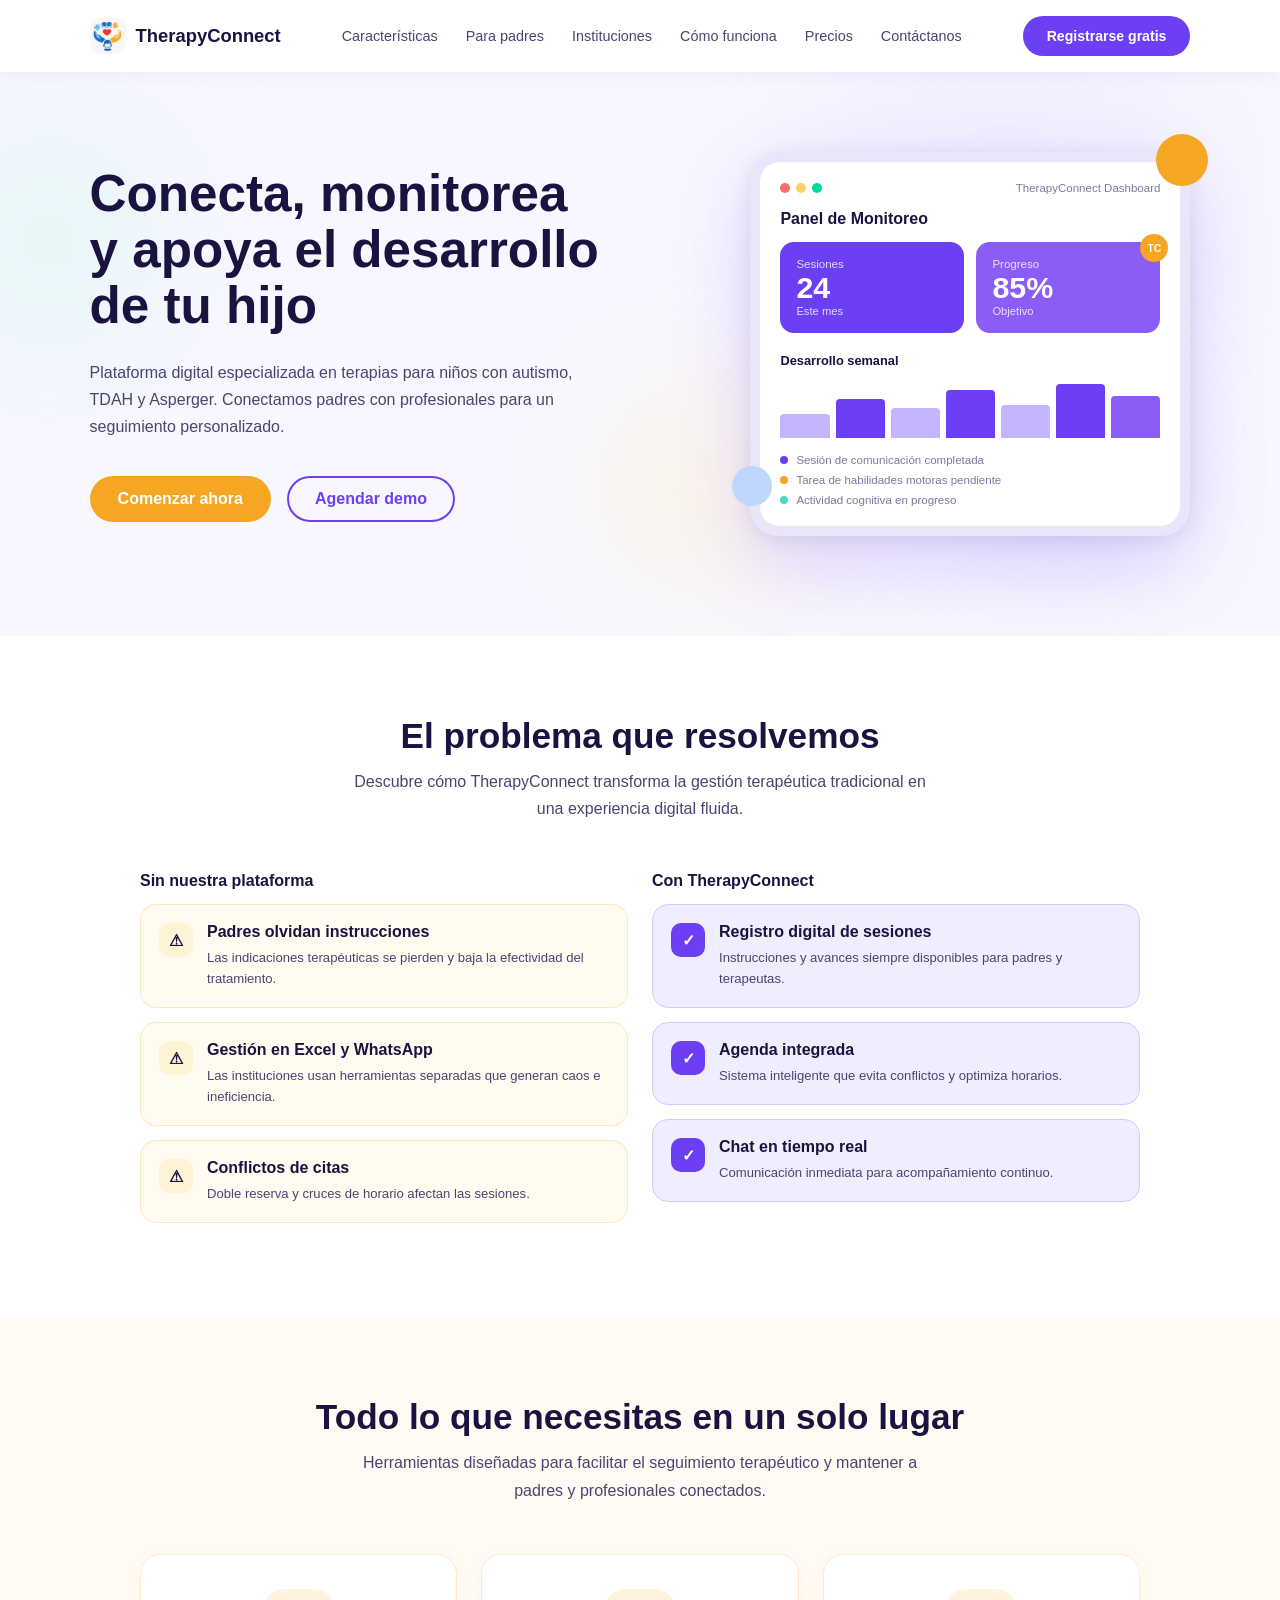
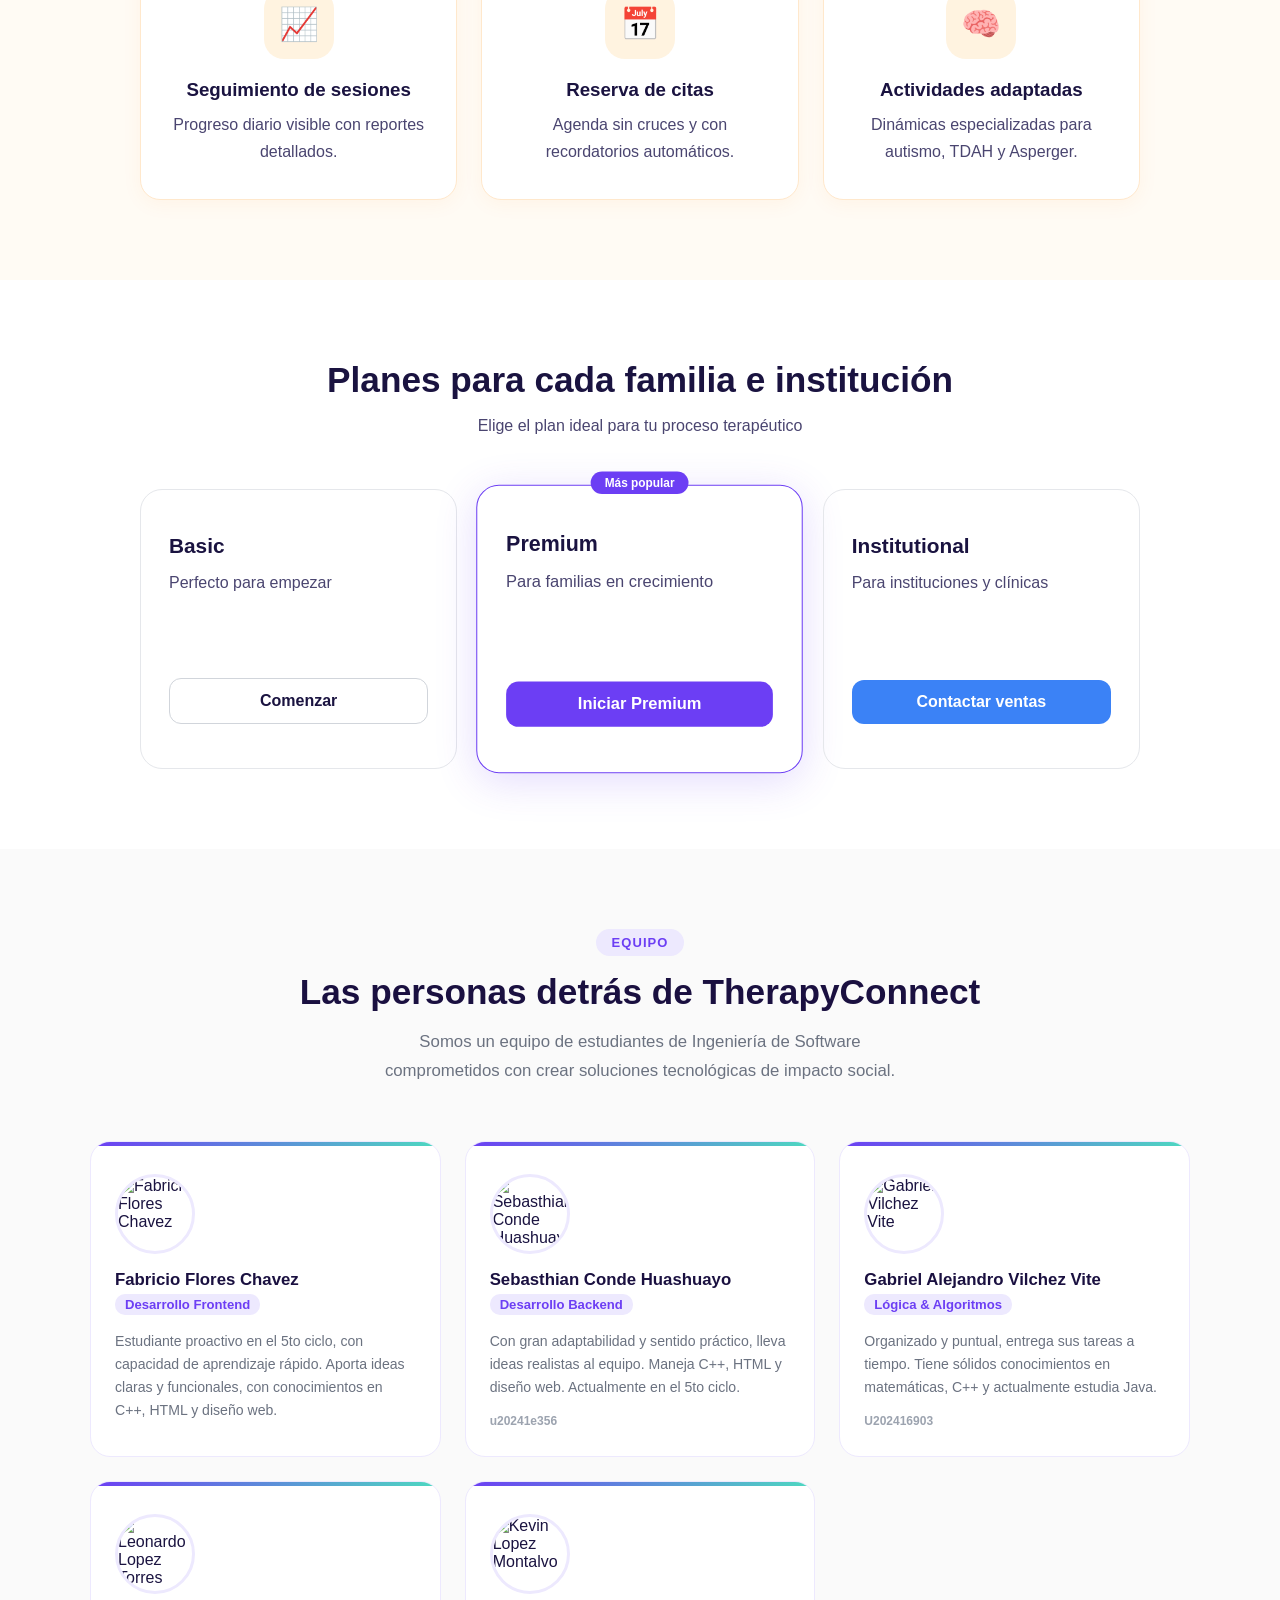
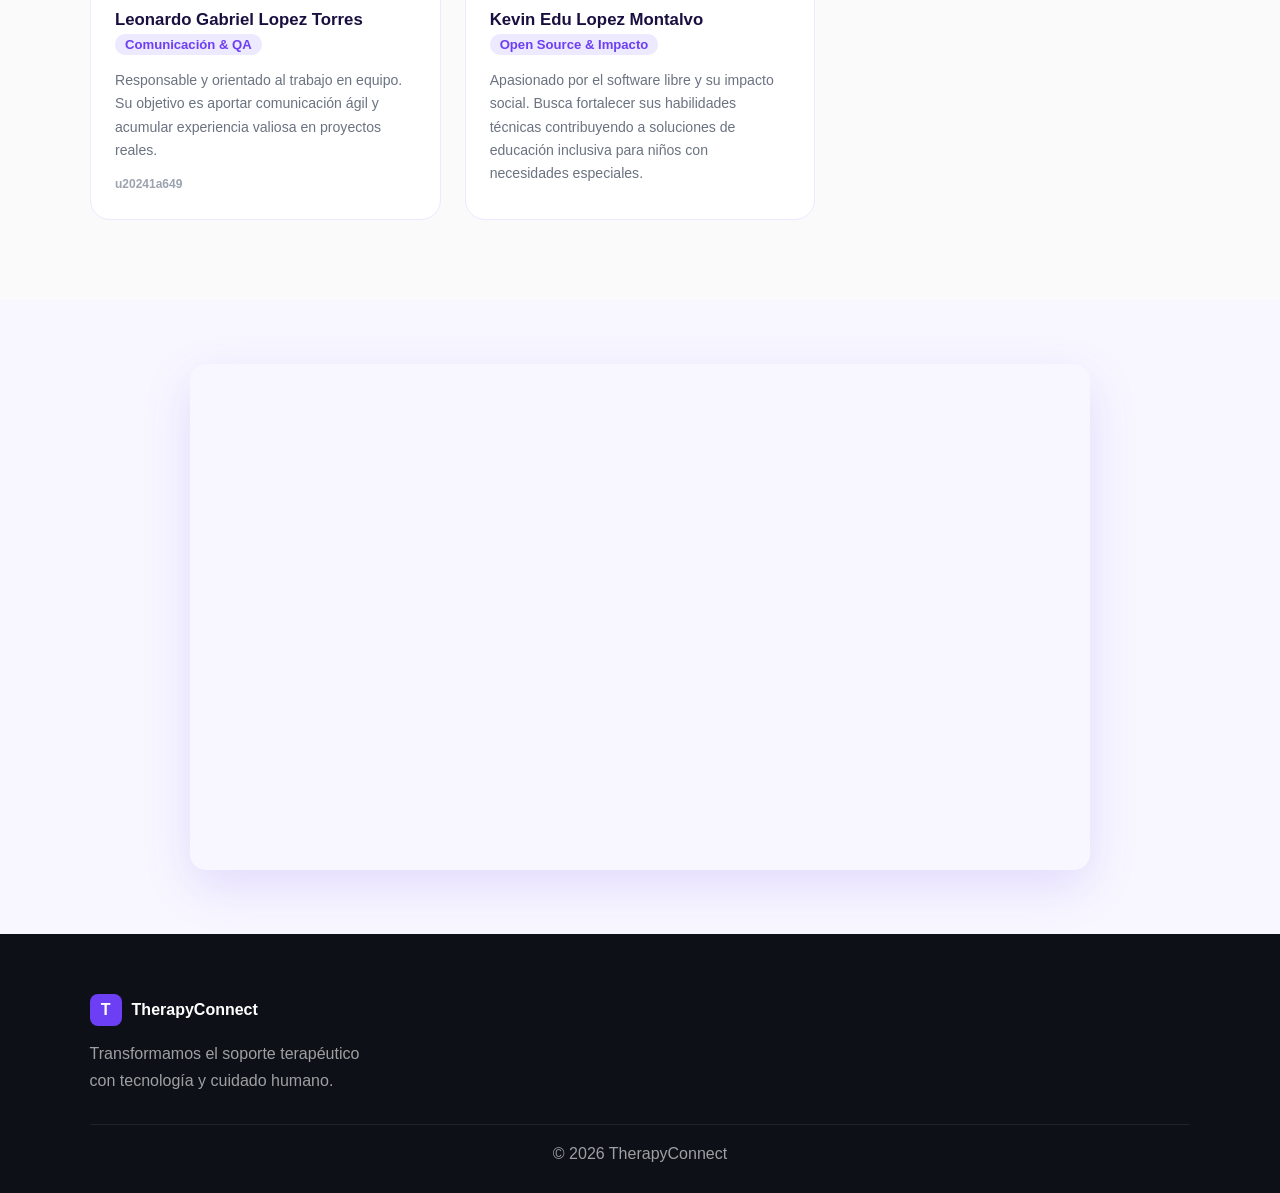
==== commit a7b11fd3: "feat:  update index and css to implementate the about the proyect and about the team" ====
--- a/public/index.html
+++ b/public/index.html
@@ -4,6 +4,7 @@
     <meta charset="UTF-8" />
     <meta name="viewport" content="width=device-width, initial-scale=1.0" />
     <title>TherapyConnect</title>
+
     <link href="https://fonts.googleapis.com/css2?family=Nunito:wght@400;600;700;800;900&family=Sora:wght@400;500;600;700&display=swap" rel="stylesheet" />
     <link rel="stylesheet" href="assets/styles/style.css" />
 </head>
@@ -17,225 +18,464 @@
 
     <div class="nav-center">
         <ul class="nav-links">
-            <li><a href="#problem" data-i18n="nav_features">Características</a></li>
-            <li><a href="#who" data-i18n="nav_parents">Para padres</a></li>
-            <li><a href="#who" data-i18n="nav_institutions">Instituciones</a></li>
-            <li><a href="#how" data-i18n="nav_how">Cómo funciona</a></li>
-            <li><a href="#pricing" data-i18n="nav_pricing">Precios</a></li>
-            <li><a href="#contact" data-i18n="nav_contact">Contáctanos</a></li>
+            <li><a href="#problem">Características</a></li>
+            <li><a href="#who">Para padres</a></li>
+            <li><a href="#who">Instituciones</a></li>
+            <li><a href="#how">Cómo funciona</a></li>
+            <li><a href="#pricing">Precios</a></li>
+            <li><a href="#contact">Contáctanos</a></li>
         </ul>
     </div>
 
     <div class="nav-actions">
-        <select class="lang-switch lang-top" id="langSwitchTop" aria-label="Idioma">
-            <option value="es">ES</option>
-            <option value="en">EN</option>
-        </select>
-        <a class="btn-primary nav-cta" href="#pricing" data-i18n="register_free">Registrarse gratis</a>
-        <button class="hamburger" id="hamburger" aria-label="Abrir menú" aria-expanded="false">
-            <span></span><span></span><span></span>
-        </button>
+        <a class="btn-primary nav-cta" href="#pricing">Registrarse gratis</a>
     </div>
 </nav>
 
 <section class="hero" id="hero">
-    <div class="blob blob-purple"></div><div class="blob blob-yellow"></div><div class="blob blob-teal"></div><div class="blob blob-blue"></div>
+
+    <div class="blob blob-purple"></div>
+    <div class="blob blob-yellow"></div>
+    <div class="blob blob-teal"></div>
+    <div class="blob blob-blue"></div>
+
     <div class="hero-left">
-        <h1 data-i18n="hero_title">Conecta, monitorea y apoya el desarrollo de tu hijo</h1>
-        <p data-i18n="hero_subtitle">Plataforma digital especializada en terapias para niños con autismo, TDAH y Asperger. Conectamos padres con profesionales para un seguimiento personalizado.</p>
+        <h1>
+            Conecta, monitorea y apoya el desarrollo de tu hijo
+        </h1>
+
+        <p>
+            Plataforma digital especializada en terapias para niños con autismo,
+            TDAH y Asperger. Conectamos padres con profesionales para un seguimiento personalizado.
+        </p>
+
         <div class="hero-cta">
-            <a class="btn-yellow" href="#pricing" data-i18n="hero_cta_1">Comenzar ahora</a>
-            <a class="btn-outline" href="#how" data-i18n="hero_cta_2">Agendar demo</a>
-        </div>
-    </div>
+            <a class="btn-yellow" href="#pricing">Comenzar ahora</a>
+            <a class="btn-outline" href="#how">Agendar demo</a>
+        </div>
+    </div>
+
     <div class="hero-right">
+
         <div class="device-frame">
-            <div class="float-blob float-yellow-blob"></div><div class="float-blob float-blue-blob"></div>
+
+            <div class="float-blob float-yellow-blob"></div>
+            <div class="float-blob float-blue-blob"></div>
+
             <div class="device-screen">
-                <div class="device-topbar"><div class="dot dot-r"></div><div class="dot dot-y"></div><div class="dot dot-g"></div><span class="dash-title">TherapyConnect Dashboard</span></div>
-                <div class="dash-label" data-i18n="hero_dashboard">Panel de Monitoreo</div>
+
+                <div class="device-topbar">
+                    <div class="dot dot-r"></div>
+                    <div class="dot dot-y"></div>
+                    <div class="dot dot-g"></div>
+
+                    <span class="dash-title">
+                        TherapyConnect Dashboard
+                    </span>
+                </div>
+
+                <div class="dash-label">
+                    Panel de Monitoreo
+                </div>
+
                 <div class="dash-cards">
-                    <div class="dash-card purple-card"><div class="card-label" data-i18n="hero_sessions">Sesiones</div><div class="card-value">24</div><div class="card-sub" data-i18n="hero_this_month">Este mes</div></div>
-                    <div class="dash-card teal-card"><div class="card-label" data-i18n="hero_progress">Progreso</div><div class="card-value">85%</div><div class="card-sub" data-i18n="hero_goal">Objetivo</div><div class="avatar-circle">TC</div></div>
-                </div>
+
+                    <div class="dash-card purple-card">
+                        <div class="card-label">Sesiones</div>
+                        <div class="card-value">24</div>
+                        <div class="card-sub">Este mes</div>
+                    </div>
+
+                    <div class="dash-card teal-card">
+                        <div class="card-label">Progreso</div>
+                        <div class="card-value">85%</div>
+                        <div class="card-sub">Objetivo</div>
+
+                        <div class="avatar-circle">
+                            TC
+                        </div>
+                    </div>
+
+                </div>
+
                 <div class="chart-section">
-                    <div class="chart-section-title" data-i18n="hero_chart">Desarrollo semanal</div>
-                    <div class="bars"><div class="bar" style="height:40%;background:#C4B5FD;"></div><div class="bar" style="height:65%;background:#6C3EF4;"></div><div class="bar" style="height:50%;background:#C4B5FD;"></div><div class="bar" style="height:80%;background:#6C3EF4;"></div><div class="bar" style="height:55%;background:#C4B5FD;"></div><div class="bar" style="height:90%;background:#6C3EF4;"></div><div class="bar" style="height:70%;background:#8B5CF6;"></div></div>
-                </div>
+
+                    <div class="chart-section-title">
+                        Desarrollo semanal
+                    </div>
+
+                    <div class="bars">
+                        <div class="bar" style="height:40%;background:#C4B5FD;"></div>
+                        <div class="bar" style="height:65%;background:#6C3EF4;"></div>
+                        <div class="bar" style="height:50%;background:#C4B5FD;"></div>
+                        <div class="bar" style="height:80%;background:#6C3EF4;"></div>
+                        <div class="bar" style="height:55%;background:#C4B5FD;"></div>
+                        <div class="bar" style="height:90%;background:#6C3EF4;"></div>
+                        <div class="bar" style="height:70%;background:#8B5CF6;"></div>
+                    </div>
+
+                </div>
+
                 <div class="legend">
-                    <div class="legend-item"><div class="legend-dot" style="background:#6C3EF4;"></div><span data-i18n="hero_legend_1">Sesión de comunicación completada</span></div>
-                    <div class="legend-item"><div class="legend-dot" style="background:#F5A623;"></div><span data-i18n="hero_legend_2">Tarea de habilidades motoras pendiente</span></div>
-                    <div class="legend-item"><div class="legend-dot" style="background:#4DD9C0;"></div><span data-i18n="hero_legend_3">Actividad cognitiva en progreso</span></div>
-                </div>
-            </div>
-        </div>
-    </div>
+
+                    <div class="legend-item">
+                        <div class="legend-dot" style="background:#6C3EF4;"></div>
+                        <span>Sesión de comunicación completada</span>
+                    </div>
+
+                    <div class="legend-item">
+                        <div class="legend-dot" style="background:#F5A623;"></div>
+                        <span>Tarea de habilidades motoras pendiente</span>
+                    </div>
+
+                    <div class="legend-item">
+                        <div class="legend-dot" style="background:#4DD9C0;"></div>
+                        <span>Actividad cognitiva en progreso</span>
+                    </div>
+
+                </div>
+
+            </div>
+        </div>
+
+    </div>
+
 </section>
 
 <section class="problem" id="problem">
-    <h2 data-i18n="problem_title">El problema que resolvemos</h2>
-    <p class="subtitle" data-i18n="problem_subtitle">Descubre cómo TherapyConnect transforma la gestión terapéutica tradicional en una experiencia digital fluida.</p>
+
+    <h2>
+        El problema que resolvemos
+    </h2>
+
+    <p class="subtitle">
+        Descubre cómo TherapyConnect transforma la gestión terapéutica tradicional
+        en una experiencia digital fluida.
+    </p>
+
     <div class="problem-grid">
+
         <div>
-            <div class="problem-col-title" data-i18n="problem_without">Sin nuestra plataforma</div>
-            <div class="prob-card"><div class="prob-icon"><svg viewBox="0 0 24 24" fill="none" stroke="#F59E0B" stroke-width="2.5" stroke-linecap="round" width="20" height="20"><path d="M10.29 3.86L1.82 18a2 2 0 001.71 3h16.94a2 2 0 001.71-3L13.71 3.86a2 2 0 00-3.42 0z"/><line x1="12" y1="9" x2="12" y2="13"/><line x1="12" y1="17" x2="12.01" y2="17"/></svg></div><div class="card-text"><h4 data-i18n="problem_1_t">Padres olvidan instrucciones</h4><p data-i18n="problem_1_d">Las indicaciones terapéuticas se pierden y baja la efectividad del tratamiento.</p></div></div>
-            <div class="prob-card"><div class="prob-icon"><svg viewBox="0 0 24 24" fill="none" stroke="#F59E0B" stroke-width="2.5" stroke-linecap="round" width="20" height="20"><rect x="3" y="3" width="18" height="18" rx="2"/><path d="M8 12h8M12 8v8"/></svg></div><div class="card-text"><h4 data-i18n="problem_2_t">Gestión en Excel y WhatsApp</h4><p data-i18n="problem_2_d">Las instituciones usan herramientas separadas que generan caos e ineficiencia.</p></div></div>
-            <div class="prob-card"><div class="prob-icon"><svg viewBox="0 0 24 24" fill="none" stroke="#F59E0B" stroke-width="2.5" stroke-linecap="round" width="20" height="20"><circle cx="12" cy="12" r="9"/><line x1="12" y1="8" x2="12" y2="12"/><line x1="12" y1="16" x2="12.01" y2="16"/></svg></div><div class="card-text"><h4 data-i18n="problem_3_t">Conflictos de citas</h4><p data-i18n="problem_3_d">Doble reserva y cruces de horario afectan las sesiones.</p></div></div>
-        </div>
+
+            <div class="problem-col-title">
+                Sin nuestra plataforma
+            </div>
+
+            <div class="prob-card">
+
+                <div class="prob-icon">⚠</div>
+
+                <div class="card-text">
+                    <h4>Padres olvidan instrucciones</h4>
+
+                    <p>
+                        Las indicaciones terapéuticas se pierden y baja
+                        la efectividad del tratamiento.
+                    </p>
+                </div>
+
+            </div>
+
+            <div class="prob-card">
+
+                <div class="prob-icon">⚠</div>
+
+                <div class="card-text">
+                    <h4>Gestión en Excel y WhatsApp</h4>
+
+                    <p>
+                        Las instituciones usan herramientas separadas
+                        que generan caos e ineficiencia.
+                    </p>
+                </div>
+
+            </div>
+
+            <div class="prob-card">
+
+                <div class="prob-icon">⚠</div>
+
+                <div class="card-text">
+                    <h4>Conflictos de citas</h4>
+
+                    <p>
+                        Doble reserva y cruces de horario
+                        afectan las sesiones.
+                    </p>
+                </div>
+
+            </div>
+
+        </div>
+
         <div>
-            <div class="problem-col-title" data-i18n="problem_with">Con TherapyConnect</div>
-            <div class="sol-card"><div class="sol-icon">✓</div><div class="card-text"><h4 data-i18n="sol_1_t">Registro digital de sesiones</h4><p data-i18n="sol_1_d">Instrucciones y avances siempre disponibles para padres y terapeutas.</p></div></div>
-            <div class="sol-card"><div class="sol-icon">✓</div><div class="card-text"><h4 data-i18n="sol_2_t">Agenda integrada</h4><p data-i18n="sol_2_d">Sistema inteligente que evita conflictos y optimiza horarios.</p></div></div>
-            <div class="sol-card"><div class="sol-icon">✓</div><div class="card-text"><h4 data-i18n="sol_3_t">Chat en tiempo real</h4><p data-i18n="sol_3_d">Comunicación inmediata para acompañamiento continuo.</p></div></div>
-        </div>
-    </div>
+
+            <div class="problem-col-title">
+                Con TherapyConnect
+            </div>
+
+            <div class="sol-card">
+
+                <div class="sol-icon">✓</div>
+
+                <div class="card-text">
+                    <h4>Registro digital de sesiones</h4>
+
+                    <p>
+                        Instrucciones y avances siempre disponibles
+                        para padres y terapeutas.
+                    </p>
+                </div>
+
+            </div>
+
+            <div class="sol-card">
+
+                <div class="sol-icon">✓</div>
+
+                <div class="card-text">
+                    <h4>Agenda integrada</h4>
+
+                    <p>
+                        Sistema inteligente que evita conflictos
+                        y optimiza horarios.
+                    </p>
+                </div>
+
+            </div>
+
+            <div class="sol-card">
+
+                <div class="sol-icon">✓</div>
+
+                <div class="card-text">
+                    <h4>Chat en tiempo real</h4>
+
+                    <p>
+                        Comunicación inmediata para
+                        acompañamiento continuo.
+                    </p>
+                </div>
+
+            </div>
+
+        </div>
+
+    </div>
+
 </section>
 
-<div class="cta-banner">
-    <h2 data-i18n="cta_title">¿Listo para transformar tu práctica terapéutica?</h2>
-    <p data-i18n="cta_subtitle">Únete a familias e instituciones que ya usan TherapyConnect para lograr mejores resultados.</p>
-    <a class="btn-cta-yellow" href="#pricing" data-i18n="cta_btn">Comenzar hoy</a>
+<section class="everything">
+
+    <h2>
+        Todo lo que necesitas en un solo lugar
+    </h2>
+
+    <p class="subtitle">
+        Herramientas diseñadas para facilitar el seguimiento terapéutico
+        y mantener a padres y profesionales conectados.
+    </p>
+
+    <div class="everything-grid">
+
+        <div class="ev-card">
+            <div class="ev-icon-wrap">📈</div>
+
+            <h3>Seguimiento de sesiones</h3>
+
+            <p>
+                Progreso diario visible con reportes detallados.
+            </p>
+        </div>
+
+        <div class="ev-card">
+            <div class="ev-icon-wrap">📅</div>
+
+            <h3>Reserva de citas</h3>
+
+            <p>
+                Agenda sin cruces y con recordatorios automáticos.
+            </p>
+        </div>
+
+        <div class="ev-card">
+            <div class="ev-icon-wrap">🧠</div>
+
+            <h3>Actividades adaptadas</h3>
+
+            <p>
+                Dinámicas especializadas para autismo,
+                TDAH y Asperger.
+            </p>
+        </div>
+
+    </div>
+
+</section>
+
+<section class="pricing" id="pricing">
+
+    <h2>
+        Planes para cada familia e institución
+    </h2>
+
+    <p class="subtitle">
+        Elige el plan ideal para tu proceso terapéutico
+    </p>
+
+    <div class="pricing-grid">
+
+        <div class="plan-card">
+
+            <div>
+                <div class="plan-name">
+                    Basic
+                </div>
+
+                <div class="plan-desc">
+                    Perfecto para empezar
+                </div>
+            </div>
+
+            <a class="btn-plan-outline" href="#">
+                Comenzar
+            </a>
+
+        </div>
+
+        <div class="plan-card featured">
+
+            <div class="most-popular">
+                Más popular
+            </div>
+
+            <div>
+                <div class="plan-name">
+                    Premium
+                </div>
+
+                <div class="plan-desc">
+                    Para familias en crecimiento
+                </div>
+            </div>
+
+            <a class="btn-plan-purple" href="#">
+                Iniciar Premium
+            </a>
+
+        </div>
+
+        <div class="plan-card">
+
+            <div>
+                <div class="plan-name">
+                    Institutional
+                </div>
+
+                <div class="plan-desc">
+                    Para instituciones y clínicas
+                </div>
+            </div>
+
+            <a class="btn-plan-blue" href="#">
+                Contactar ventas
+            </a>
+
+        </div>
+
+    </div>
+
+</section>
+<!-- SECCIÓN EQUIPO -->
+<section class="team" id="team">
+    <div class="team-badge">Equipo</div>
+    <h2 class="team-title">Las personas detrás de TherapyConnect</h2>
+    <p class="team-subtitle">Somos un equipo de estudiantes de Ingeniería de Software comprometidos con crear soluciones tecnológicas de impacto social.</p>
+
+    <div class="team-grid">
+
+        <div class="member-card">
+            <div class="member-avatar">
+                <img src="assets/images/fabricio.jpg" alt="Fabricio Flores Chavez" />
+            </div>
+            <p class="member-name">Fabricio Flores Chavez</p>
+            <span class="member-role">Desarrollo Frontend</span>
+            <p class="member-bio">Estudiante proactivo en el 5to ciclo, con capacidad de aprendizaje rápido. Aporta ideas claras y funcionales, con conocimientos en C++, HTML y diseño web.</p>
+        </div>
+
+        <div class="member-card">
+            <div class="member-avatar">
+                <img src="assets/images/sebasthian.jpg" alt="Sebasthian Conde Huashuayo" />
+            </div>
+            <p class="member-name">Sebasthian Conde Huashuayo</p>
+            <span class="member-role">Desarrollo Backend</span>
+            <p class="member-bio">Con gran adaptabilidad y sentido práctico, lleva ideas realistas al equipo. Maneja C++, HTML y diseño web. Actualmente en el 5to ciclo.</p>
+            <p class="member-code">u20241e356</p>
+        </div>
+
+        <div class="member-card">
+            <div class="member-avatar">
+                <img src="assets/images/gabriel.jpg" alt="Gabriel Vilchez Vite" />
+            </div>
+            <p class="member-name">Gabriel Alejandro Vilchez Vite</p>
+            <span class="member-role">Lógica & Algoritmos</span>
+            <p class="member-bio">Organizado y puntual, entrega sus tareas a tiempo. Tiene sólidos conocimientos en matemáticas, C++ y actualmente estudia Java.</p>
+            <p class="member-code">U202416903</p>
+        </div>
+
+        <div class="member-card">
+            <div class="member-avatar">
+                <img src="assets/images/leonardo.jpg" alt="Leonardo Lopez Torres" />
+            </div>
+            <p class="member-name">Leonardo Gabriel Lopez Torres</p>
+            <span class="member-role">Comunicación & QA</span>
+            <p class="member-bio">Responsable y orientado al trabajo en equipo. Su objetivo es aportar comunicación ágil y acumular experiencia valiosa en proyectos reales.</p>
+            <p class="member-code">u20241a649</p>
+        </div>
+
+        <div class="member-card">
+            <div class="member-avatar">
+                <img src="assets/images/kevin.jpg" alt="Kevin Lopez Montalvo" />
+            </div>
+            <p class="member-name">Kevin Edu Lopez Montalvo</p>
+            <span class="member-role">Open Source & Impacto</span>
+            <p class="member-bio">Apasionado por el software libre y su impacto social. Busca fortalecer sus habilidades técnicas contribuyendo a soluciones de educación inclusiva para niños con necesidades especiales.</p>
+        </div>
+
+    </div>
+</section>
+<div id="youtube" class="demo-section">
+    <div class="video-wrapper">
+        <iframe width="1667" height="799" src="https://www.youtube.com/embed/wgyohc1JNio" title="upc pre 202610 1asi0729  11913   TherapyConnect  expo  av1" frameborder="0" allow="accelerometer; autoplay; clipboard-write; encrypted-media; gyroscope; picture-in-picture; web-share" referrerpolicy="strict-origin-when-cross-origin" allowfullscreen></iframe>
+    </div>
 </div>
-
-<section class="everything" id="features">
-    <h2 data-i18n="features_title">Todo lo que necesitas en un solo lugar</h2>
-    <p class="subtitle" data-i18n="features_subtitle">Herramientas diseñadas para facilitar el seguimiento terapéutico y mantener a padres y profesionales conectados.</p>
-    <div class="everything-grid">
-        <div class="ev-card"><div class="ev-icon-wrap"><svg viewBox="0 0 24 24" fill="none" stroke="#F97316" stroke-width="2" stroke-linecap="round" width="36" height="36"><polyline points="22 12 18 12 15 21 9 3 6 12 2 12"/></svg></div><h3 data-i18n="f1_t">Seguimiento de sesiones</h3><p data-i18n="f1_d">Progreso diario visible con reportes detallados.</p></div>
-        <div class="ev-card"><div class="ev-icon-wrap"><svg viewBox="0 0 24 24" fill="none" stroke="#F97316" stroke-width="2" stroke-linecap="round" width="36" height="36"><rect x="3" y="4" width="18" height="18" rx="2"/><line x1="16" y1="2" x2="16" y2="6"/><line x1="8" y1="2" x2="8" y2="6"/><line x1="3" y1="10" x2="21" y2="10"/></svg></div><h3 data-i18n="f2_t">Reserva de citas</h3><p data-i18n="f2_d">Agenda sin cruces y con recordatorios automáticos.</p></div>
-        <div class="ev-card"><div class="ev-icon-wrap"><svg viewBox="0 0 24 24" fill="none" stroke="#F97316" stroke-width="2" stroke-linecap="round" width="36" height="36"><path d="M12 2L2 7l10 5 10-5-10-5zM2 17l10 5 10-5M2 12l10 5 10-5"/></svg></div><h3 data-i18n="f3_t">Actividades adaptadas</h3><p data-i18n="f3_d">Dinámicas especializadas para autismo, TDAH y Asperger.</p></div>
-        <div class="ev-card"><div class="ev-icon-wrap"><svg viewBox="0 0 24 24" fill="none" stroke="#F97316" stroke-width="2" stroke-linecap="round" width="36" height="36"><path d="M6 2L3 6v14a2 2 0 002 2h14a2 2 0 002-2V6l-3-4z"/><line x1="3" y1="6" x2="21" y2="6"/><path d="M16 10a4 4 0 01-8 0"/></svg></div><h3 data-i18n="f4_t">Marketplace de materiales</h3><p data-i18n="f4_d">Recursos terapéuticos sugeridos por especialistas.</p></div>
-        <div class="ev-card"><div class="ev-icon-wrap"><svg viewBox="0 0 24 24" fill="none" stroke="#F97316" stroke-width="2" stroke-linecap="round" width="36" height="36"><path d="M21 15a2 2 0 01-2 2H7l-4 4V5a2 2 0 012-2h14a2 2 0 012 2z"/></svg></div><h3 data-i18n="f5_t">Chat en tiempo real</h3><p data-i18n="f5_d">Canal directo con terapeutas para soporte inmediato.</p></div>
-        <div class="ev-card"><div class="ev-icon-wrap"><svg viewBox="0 0 24 24" fill="none" stroke="#F97316" stroke-width="2" stroke-linecap="round" width="36" height="36"><polygon points="23 7 16 12 23 17 23 7"/><rect x="1" y="5" width="15" height="14" rx="2"/></svg></div><h3 data-i18n="f6_t">Monitoreo con cámara</h3><p data-i18n="f6_d">Transparencia para familias con acceso seguro a sesiones.</p></div>
-    </div>
-</section>
-
-<section class="who" id="who">
-    <h2 data-i18n="who_title">¿Para quién es?</h2>
-    <p class="subtitle" data-i18n="who_subtitle">Diseñado para familias e instituciones terapéuticas con soluciones adaptadas.</p>
-    <div class="who-grid">
-        <div class="who-card">
-            <div class="who-card-banner parents-banner"></div>
-            <div class="who-card-body">
-                <div class="who-card-icon"><svg viewBox="0 0 24 24" fill="none" stroke="#6C3EF4" stroke-width="2" stroke-linecap="round" width="32" height="32"><path d="M17 21v-2a4 4 0 00-4-4H5a4 4 0 00-4 4v2"/><circle cx="9" cy="7" r="4"/><path d="M23 21v-2a4 4 0 00-3-3.87"/><path d="M16 3.13a4 4 0 010 7.75"/></svg></div>
-                <h3 class="parents-title" data-i18n="who_parents_t">Para padres</h3>
-                <p data-i18n="who_parents_d">Sigue el proceso de tu hijo con actualizaciones en tiempo real y comunicación clara.</p>
-                <ul class="who-list">
-                    <li data-i18n="wp1">Recibe instrucciones claras del terapeuta</li>
-                    <li data-i18n="wp2">Accede al progreso en tiempo real</li>
-                    <li data-i18n="wp3">Agenda citas fácilmente</li>
-                    <li data-i18n="wp4">Comunícate directo con el equipo</li>
-                </ul>
-            </div>
-        </div>
-        <div class="who-card">
-            <div class="who-card-banner institutions-banner"></div>
-            <div class="who-card-body">
-                <div class="who-card-icon"><svg viewBox="0 0 24 24" fill="none" stroke="#3B82F6" stroke-width="2" stroke-linecap="round" width="32" height="32"><path d="M3 9l9-7 9 7v11a2 2 0 01-2 2H5a2 2 0 01-2-2z"/><polyline points="9 22 9 12 15 12 15 22"/></svg></div>
-                <h3 class="inst-title" data-i18n="who_inst_t">Para instituciones terapéuticas</h3>
-                <p data-i18n="who_inst_d">Optimiza tu operación con herramientas de agenda, historia clínica y comunicación.</p>
-                <ul class="who-list">
-                    <li data-i18n="wi1">Gestiona horarios sin conflictos</li>
-                    <li data-i18n="wi2">Registra sesiones por paciente</li>
-                    <li data-i18n="wi3">Monitorea avances de forma eficiente</li>
-                    <li data-i18n="wi4">Mantén documentación segura .</li>
-                </ul>
-            </div>
-        </div>
-    </div>
-</section>
-
-<section class="how" id="how">
-    <h2 data-i18n="how_title">¿Cómo funciona?</h2>
-    <div class="steps">
-        <div class="step"><div class="step-connector"></div><div class="step-num">1</div><h3 data-i18n="h1_t">Regístrate en minutos</h3><p data-i18n="h1_d">Crea tu cuenta y configura el perfil del niño.</p></div>
-        <div class="step"><div class="step-connector"></div><div class="step-num">2</div><h3 data-i18n="h2_t">Conecta con tu institución</h3><p data-i18n="h2_d">Accede a sesiones, agenda y recursos educativos.</p></div>
-        <div class="step"><div class="step-connector"></div><div class="step-num">3</div><h3 data-i18n="h3_t">Acompaña el desarrollo</h3><p data-i18n="h3_d">Revisa reportes y refuerza habilidades en casa.</p></div>
-    </div>
-    <div class="start-cta">
-        <h2 data-i18n="start_title">Comienza hoy sin costo</h2>
-        <p data-i18n="start_subtitle">Únete a miles de familias. No necesitas tarjeta de crédito.</p>
-        <a class="btn-cta-yellow" href="#pricing" data-i18n="start_btn">Empezar gratis</a>
-    </div>
-</section>
-
-<section class="testimonials" id="testimonials">
-    <h2 data-i18n="testi_title">Lo que dicen nuestras familias e instituciones</h2>
-    <div class="underline-bar"></div>
-    <div class="testi-grid">
-        <div class="testi-card"><div class="testi-avatar"><svg viewBox="0 0 24 24" fill="#9CA3AF" width="28" height="28"><path d="M20 21v-2a4 4 0 00-4-4H8a4 4 0 00-4 4v2"/><circle cx="12" cy="7" r="4"/></svg></div><div class="testi-name">Giovanni P.</div><div class="testi-role" data-i18n="r1">Padre de un niño con TDAH</div><p class="testi-text" data-i18n="t1">La plataforma simplificó toda nuestra coordinación terapéutica.</p><div class="stars">★★★★★</div></div>
-        <div class="testi-card"><div class="testi-avatar"><svg viewBox="0 0 24 24" fill="#9CA3AF" width="28" height="28"><path d="M20 21v-2a4 4 0 00-4-4H8a4 4 0 00-4 4v2"/><circle cx="12" cy="7" r="4"/></svg></div><div class="testi-name">Maria S.</div><div class="testi-role" data-i18n="r2">Madre de un niño con autismo</div><p class="testi-text" data-i18n="t2">Ahora todo es más fácil y estamos mejor conectados con terapeutas.</p><div class="stars">★★★★★</div></div>
-        <div class="testi-card"><div class="testi-avatar"><svg viewBox="0 0 24 24" fill="#9CA3AF" width="28" height="28"><path d="M20 21v-2a4 4 0 00-4-4H8a4 4 0 00-4 4v2"/><circle cx="12" cy="7" r="4"/></svg></div><div class="testi-name">Carlos R.</div><div class="testi-role" data-i18n="r3">Padre de un niño con dificultades de aprendizaje</div><p class="testi-text" data-i18n="t3">Los reportes y el chat directo nos ayudan muchísimo cada semana.</p><div class="stars">★★★★★</div></div>
-    </div>
-    <div class="institutions-trust">
-        <p data-i18n="trust_title">Instituciones que confían en nosotros</p>
-        <div class="inst-logos"><div class="inst-logo-box"><svg viewBox="0 0 24 24" fill="none" stroke="#9CA3AF" stroke-width="1.5" width="32" height="32"><path d="M3 9l9-7 9 7v11a2 2 0 01-2 2H5a2 2 0 01-2-2z"/></svg></div><div class="inst-logo-box"><svg viewBox="0 0 24 24" fill="none" stroke="#9CA3AF" stroke-width="1.5" width="32" height="32"><rect x="2" y="7" width="20" height="14" rx="2"/><path d="M16 7V5a2 2 0 00-2-2h-4a2 2 0 00-2 2v2"/></svg></div><div class="inst-logo-box"><svg viewBox="0 0 24 24" fill="none" stroke="#9CA3AF" stroke-width="1.5" width="32" height="32"><path d="M3 9l9-7 9 7v11a2 2 0 01-2 2H5a2 2 0 01-2-2z"/><polyline points="9 22 9 12 15 12 15 22"/></svg></div><div class="inst-logo-box"><svg viewBox="0 0 24 24" fill="none" stroke="#9CA3AF" stroke-width="1.5" width="32" height="32"><path d="M20.84 4.61a5.5 5.5 0 00-7.78 0L12 5.67l-1.06-1.06a5.5 5.5 0 00-7.78 7.78l1.06 1.06L12 21.23l7.78-7.78 1.06-1.06a5.5 5.5 0 000-7.78z"/></svg></div></div>
-    </div>
-</section>
-
-<section class="pricing" id="pricing">
-    <h2 data-i18n="pricing_title">Planes para cada familia e institución</h2>
-    <p class="subtitle" data-i18n="pricing_subtitle">Elige el plan ideal para tu proceso terapéutico</p>
-    <div class="pricing-grid">
-        <div class="plan-card"><div><div class="plan-name">Basic</div><div class="plan-desc" data-i18n="p1_d">Perfecto para empezar</div></div><a class="btn-plan-outline" href="#" data-i18n="p1_btn">Comenzar</a></div>
-        <div class="plan-card featured"><div class="most-popular" data-i18n="popular">Más popular</div><div><div class="plan-name">Premium</div><div class="plan-desc" data-i18n="p2_d">Para familias en crecimiento</div></div><a class="btn-plan-purple" href="#" data-i18n="p2_btn">Iniciar Premium</a></div>
-        <div class="plan-card"><div><div class="plan-name">Institutional</div><div class="plan-desc" data-i18n="p3_d">Para instituciones y clínicas</div></div><a class="btn-plan-blue" href="#" data-i18n="p3_btn">Contactar ventas</a></div>
-    </div>
-</section>
-
-<section class="contact" id="contact">
-    <h2 data-i18n="contact_title">Contáctanos</h2>
-    <p class="subtitle" data-i18n="contact_subtitle">Estamos aquí para ayudarte. Escríbenos y te responderemos pronto.</p>
-    <div class="contact-grid">
-        <form class="contact-form">
-            <label for="name" data-i18n="form_name">Nombre</label>
-            <input id="name" type="text" required />
-            <label for="email" data-i18n="form_email">Correo</label>
-            <input id="email" type="email" required />
-            <label for="msg" data-i18n="form_message">Mensaje</label>
-            <textarea id="msg" required ></textarea>
-            <button type="button" class="btn-primary" data-i18n="form_send">Enviar mensaje</button>
-        </form>
-    </div>
-</section>
-
-<footer>
+    <footer>
+
     <div class="footer-top">
+
         <div>
-            <div class="footer-brand"><div class="footer-brand-img">T</div><span class="footer-brand-name">TherapyConnect</span></div>
-            <p class="footer-tagline" data-i18n="footer_tagline">Transformamos el soporte terapéutico con tecnología y cuidado humano.</p>
-        </div>
-        <div class="footer-col">
-            <h4 data-i18n="company">Company</h4>
-            <ul>
-                <li><a href="javascript:void(0)">About</a></li>
-                <li><a href="javascript:void(0)">Blog</a></li>
-                <li><a href="javascript:void(0)">Careers</a></li>
-                <li><a href="javascript:void(0)">Press</a></li>
-            </ul>
-        </div>
-        <div class="footer-col">
-            <h4 data-i18n="social">Redes sociales</h4>
-            <ul>
-                <li><a href="#">Facebook: TherapyConnect</a></li>
-                <li><a href="#">Instagram: @therapyconnect</a></li>
-                <li><a href="#">LinkedIn: TherapyConnect</a></li>
-            </ul>
-        </div>
-        <div class="footer-col">
-            <h4 data-i18n="contact_footer">Contacto</h4>
-            <ul>
-                <li>contact@therapyconnect.com</li>
-                <li>+51 999 999 999</li>
-                <li>Lun - Vie, 9:00 AM - 6:00 PM</li>
-            </ul>
-        </div>
-    </div>
+
+            <div class="footer-brand">
+                <div class="footer-brand-img">T</div>
+                <span class="footer-brand-name">
+                    TherapyConnect
+                </span>
+            </div>
+
+            <p class="footer-tagline">
+                Transformamos el soporte terapéutico
+                con tecnología y cuidado humano.
+            </p>
+
+        </div>
+
+    </div>
+
     <div class="footer-bottom">
-        © 2026 TherapyConnect. <a href="#" data-i18n="terms">Términos</a> | <a href="#" data-i18n="privacy">Privacidad</a>
-    </div>
+        © 2026 TherapyConnect
+    </div>
+
 </footer>
 
-<script src="assets/scripts/script.js"></script>
 </body>
-</html>
+</html>
--- a/public/assets/styles/style.css
+++ b/public/assets/styles/style.css
@@ -1,582 +1,954 @@
-*, *::before, *::after { box-sizing: border-box; margin: 0; padding: 0; }
-
-:root {
-    --purple: #6C3EF4;
-    --purple-light: #8B5CF6;
-    --purple-soft: #EDE9FF;
-    --yellow: #F5A623;
-    --yellow-light: #FFC84A;
-    --teal: #4DD9C0;
-    --blue-blob: #BFD7FF;
-    --text-dark: #1A1340;
-    --text-mid: #4A4570;
-    --text-light: #7C78A0;
-    --white: #FFFFFF;
-    --bg: #F8F7FF;
-    --warm-bg: #FFFBF4;
-}
-
-html { scroll-behavior: smooth; }
-body { font-family: 'Sora', sans-serif; background: var(--bg); color: var(--text-dark); overflow-x: hidden; }
-
-/* ── NAV ── */
-nav {
-    display: flex;
-    align-items: center;
-    justify-content: space-between;
-    gap: 20px;
-    padding: 0 7%;
-    height: 72px;
-    background: var(--white);
-    box-shadow: 0 2px 16px rgba(108,62,244,.07);
-    position: sticky;
+.demo-section {
+    padding: 4rem 2rem;
+    text-align: center;
+}
+
+.video-wrapper {
+    position: relative;
+    width: 100%;
+    max-width: 900px;
+    margin: 0 auto;
+    aspect-ratio: 16 / 9;
+    border-radius: 16px;
+    overflow: hidden;
+    box-shadow: 0 16px 48px rgba(108, 62, 244, 0.15);
+}
+
+.video-wrapper iframe {
+    position: absolute;
     top: 0;
-    z-index: 200;
-}
-
-.logo {
-    display: flex;
-    align-items: center;
-    gap: 10px;
-    font-family: 'Nunito', sans-serif;
-    font-weight: 800;
-    font-size: 1.15rem;
-    color: var(--text-dark);
-    text-decoration: none;
-    flex-shrink: 0;
-}
-
-.logo-img {
-    width: 36px;
-    height: 36px;
-    border-radius: 10px;
-    object-fit: contain;
-    display: block;
-    background: var(--purple);
-}
-
-.nav-center {
-    flex: 1;
-    min-width: 0;
-    display: flex;
-    justify-content: center;
-    padding: 0 24px;
-}
-
-.nav-links {
-    display: flex;
-    align-items: center;
-    gap: clamp(16px, 2vw, 32px);
-    list-style: none;
-    white-space: nowrap;
-    flex-wrap: nowrap;
-}
-
-.nav-links a {
-    text-decoration: none;
-    color: var(--text-mid);
-    font-size: .9rem;
-    font-weight: 500;
-    transition: color .2s;
-}
-
-.nav-links a:hover { color: var(--purple); }
-
-.nav-actions {
-    display: flex;
-    align-items: center;
-    gap: 10px;
-    flex-shrink: 0;
-}
-
-.lang-switch {
-    border: 1px solid #DDD6FE;
-    border-radius: 999px;
-    padding: 6px 8px;
-    font-size: .78rem;
-    color: var(--text-mid);
-    background: #F5F3FF;
-    cursor: pointer;
-}
-
-.hamburger {
-    display: none;
-    flex-direction: column;
-    justify-content: center;
-    gap: 5px;
-    width: 40px;
-    height: 40px;
-    background: none;
+    left: 0;
+    width: 100%;
+    height: 100%;
     border: none;
-    cursor: pointer;
-    padding: 4px;
-    z-index: 210;
-}
-
-.hamburger span {
-    display: block;
-    width: 100%;
-    height: 2.5px;
-    background: var(--text-dark);
-    border-radius: 2px;
-    transition: transform .3s, opacity .3s;
-}
-
-.hamburger.open span:nth-child(1) { transform: translateY(7.5px) rotate(45deg); }
-.hamburger.open span:nth-child(2) { opacity: 0; }
-.hamburger.open span:nth-child(3) { transform: translateY(-7.5px) rotate(-45deg); }
-
-/* ── MOBILE MENU ── */
-.mobile-menu {
-    display: none;
-    position: fixed;
-    top: 72px;
-    left: 0;
-    right: 0;
-    background: var(--white);
-    padding: 24px 7% 32px;
-    box-shadow: 0 8px 32px rgba(0,0,0,.12);
-    z-index: 199;
-    flex-direction: column;
-    animation: slideDown .25s ease;
-}
-
-@keyframes slideDown {
-    from { opacity: 0; transform: translateY(-10px); }
-    to   { opacity: 1; transform: translateY(0); }
-}
-
-.mobile-menu.open { display: flex; }
-
-.mobile-menu a {
-    text-decoration: none;
-    color: var(--text-mid);
-    font-size: 1rem;
-    font-weight: 600;
-    padding: 14px 0;
-    border-bottom: 1px solid #F0EFF8;
-    transition: color .2s;
-}
-
-.mobile-menu a:hover { color: var(--purple); }
-.mobile-menu .btn-primary { margin-top: 20px; text-align: center; border-bottom: none; }
-
-/* ── BUTTONS ── */
-.btn-primary {
-    background: var(--purple);
-    color: var(--white);
-    border: none;
-    padding: 11px 26px;
-    border-radius: 50px;
-    font-family: 'Sora', sans-serif;
-    font-size: .88rem;
-    font-weight: 600;
-    cursor: pointer;
-    transition: background .2s, transform .15s, box-shadow .2s;
-    text-decoration: none;
+}
+
+
+*,
+*::before,
+*::after{
+    box-sizing:border-box;
+    margin:0;
+    padding:0;
+}
+
+/* ===== TEAM SECTION ===== */
+.team {
+    padding: 5rem 2rem;
+    text-align: center;
+    background: #FAFAFA;
+}
+.team-badge {
     display: inline-block;
-}
-.btn-primary:hover { background: var(--purple-light); transform: translateY(-2px); box-shadow: 0 8px 24px rgba(108,62,244,.35); }
-
-.btn-yellow {
-    background: var(--yellow);
-    color: var(--white);
-    border: none;
-    padding: 13px 28px;
-    border-radius: 50px;
-    font-family: 'Sora', sans-serif;
-    font-size: .92rem;
+    background: #EDE9FE;
+    color: #6C3EF4;
+    font-size: 13px;
     font-weight: 700;
-    cursor: pointer;
-    transition: background .2s, transform .15s, box-shadow .2s;
-    text-decoration: none;
-    display: inline-flex;
-    align-items: center;
-    gap: 8px;
-}
-.btn-yellow:hover { background: var(--yellow-light); transform: translateY(-2px); box-shadow: 0 8px 24px rgba(245,166,35,.4); }
-
-.btn-outline {
-    background: transparent;
-    color: var(--purple);
-    border: 2px solid var(--purple);
-    padding: 11px 26px;
-    border-radius: 50px;
-    font-family: 'Sora', sans-serif;
-    font-size: .92rem;
-    font-weight: 600;
-    cursor: pointer;
-    transition: all .2s;
-    text-decoration: none;
-    display: inline-flex;
-    align-items: center;
-    gap: 8px;
-}
-.btn-outline:hover { background: var(--purple-soft); transform: translateY(-2px); }
-
-.btn-cta-yellow {
-    background: var(--yellow);
-    color: white;
-    border: none;
-    padding: 13px 32px;
-    border-radius: 50px;
-    font-family: 'Sora', sans-serif;
-    font-size: .92rem;
-    font-weight: 700;
-    cursor: pointer;
-    transition: background .2s, transform .15s, box-shadow .2s;
-    text-decoration: none;
-    display: inline-block;
-}
-.btn-cta-yellow:hover { background: var(--yellow-light); transform: translateY(-2px); box-shadow: 0 8px 24px rgba(245,166,35,.4); }
-
-/* ── HERO ── */
-.hero {
-    display: flex;
-    align-items: center;
-    justify-content: space-between;
-    padding: 80px 7% 90px;
+    letter-spacing: 0.08em;
+    text-transform: uppercase;
+    padding: 6px 16px;
+    border-radius: 20px;
+    margin-bottom: 1rem;
+}
+.team-title {
+    font-size: 2.2rem;
+    font-weight: 900;
+    color: #1a1040;
+    margin: 0 0 1rem;
+}
+.team-subtitle {
+    font-size: 1.05rem;
+    color: #6B7280;
+    max-width: 560px;
+    margin: 0 auto 3.5rem;
+    line-height: 1.7;
+}
+.team-grid {
+    display: grid;
+    grid-template-columns: repeat(auto-fit, minmax(260px, 1fr));
+    gap: 1.5rem;
+    max-width: 1100px;
+    margin: 0 auto;
+}
+.member-card {
+    background: #fff;
+    border: 1px solid #EDE9FE;
+    border-radius: 20px;
+    padding: 2rem 1.5rem 1.75rem;
+    text-align: left;
+    transition: transform 0.2s, box-shadow 0.2s;
     position: relative;
     overflow: hidden;
-    min-height: calc(100vh - 72px);
-    gap: 40px;
-}
-
-.blob { position: absolute; border-radius: 50%; filter: blur(70px); opacity: .55; pointer-events: none; }
-.blob-purple { width: 420px; height: 420px; background: var(--purple-soft); top: -80px; right: 5%; }
-.blob-yellow { width: 180px; height: 180px; background: #FFF0C8; bottom: 60px; right: 38%; }
-.blob-teal   { width: 220px; height: 220px; background: #D4F6EF; top: 60px; left: -60px; }
-.blob-blue   { width: 140px; height: 140px; background: var(--blue-blob); bottom: 100px; right: 12%; }
-
-.hero-left { max-width: 480px; z-index: 2; animation: fadeUp .7s ease both; }
-
-@keyframes fadeUp {
-    from { opacity: 0; transform: translateY(32px); }
-    to   { opacity: 1; transform: translateY(0); }
-}
-
-.hero-left h1 {
-    font-family: 'Nunito', sans-serif;
-    font-size: clamp(2rem, 4vw, 3rem);
-    font-weight: 900;
-    line-height: 1.15;
-    color: var(--text-dark);
-    margin-bottom: 20px;
-}
-.hero-left p { font-size: .95rem; color: var(--text-mid); line-height: 1.7; margin-bottom: 36px; max-width: 400px; }
-.hero-cta { display: flex; gap: 16px; flex-wrap: wrap; }
-
-.hero-right { z-index: 2; flex-shrink: 0; animation: fadeUp .85s .15s ease both; }
-
-.device-frame {
-    background: #E8E6F8;
-    border-radius: 28px;
-    padding: 10px;
-    box-shadow: 0 30px 80px rgba(108,62,244,.2), 0 4px 20px rgba(0,0,0,.08);
-    width: 440px;
-    position: relative;
-}
-.device-screen { background: var(--white); border-radius: 20px; overflow: hidden; padding: 20px; }
-.device-topbar { display: flex; align-items: center; gap: 6px; margin-bottom: 16px; }
-.dot { width: 10px; height: 10px; border-radius: 50%; }
-.dot-r { background: #FF6B6B; } .dot-y { background: #FFD166; } .dot-g { background: #06D6A0; }
-.dash-title { font-size: .72rem; color: var(--text-light); margin-left: auto; }
-.dash-label { font-family: 'Nunito', sans-serif; font-size: .8rem; font-weight: 700; color: var(--text-mid); margin-bottom: 12px; }
-.dash-cards { display: flex; gap: 10px; margin-bottom: 20px; }
-.dash-card { flex: 1; border-radius: 12px; padding: 14px 16px; position: relative; }
-.dash-card.purple-card { background: var(--purple); color: white; }
-.dash-card.teal-card   { background: var(--purple-light); color: white; }
-.dash-card .card-label { font-size: .68rem; opacity: .8; margin-bottom: 4px; }
-.dash-card .card-value { font-family: 'Nunito', sans-serif; font-size: 1.8rem; font-weight: 900; }
-.dash-card .card-sub   { font-size: .65rem; opacity: .75; margin-top: 2px; }
-.avatar-circle {
-    position: absolute; top: -8px; right: -8px;
-    width: 28px; height: 28px; border-radius: 50%;
-    background: var(--yellow); border: 2px solid white;
-    display: flex; align-items: center; justify-content: center;
-    font-size: .6rem; font-weight: 700; color: white;
-}
-.chart-section { margin-bottom: 16px; }
-.chart-section-title { font-size: .72rem; font-weight: 600; color: var(--text-mid); margin-bottom: 10px; }
-.bars { display: flex; align-items: flex-end; gap: 6px; height: 60px; }
-.bar { flex: 1; border-radius: 4px 4px 0 0; transition: transform .3s ease; }
-.bar:hover { transform: scaleY(1.1); transform-origin: bottom; }
-.legend { display: flex; flex-direction: column; gap: 5px; margin-top: 10px; }
-.legend-item { display: flex; align-items: center; gap: 7px; font-size: .67rem; color: var(--text-light); }
-.legend-dot { width: 8px; height: 8px; border-radius: 50%; flex-shrink: 0; }
-
-.float-blob { position: absolute; border-radius: 50%; pointer-events: none; }
-.float-yellow-blob { width: 52px; height: 52px; background: var(--yellow); opacity: .85; top: -20px; right: -20px; }
-.float-blue-blob   { width: 38px; height: 38px; background: var(--blue-blob); opacity: .9; bottom: 30px; left: -22px; }
-
-/* ── SECTIONS BASE ── */
-.problem     { background: var(--white);    padding: 72px 7%; text-align: center; }
-.everything  { background: var(--warm-bg);  padding: 80px 7%; text-align: center; }
-.who         { background: var(--bg);       padding: 72px 7%; text-align: center; }
-.how         { background: white;           padding: 72px 7%; text-align: center; }
-.testimonials{ background: var(--bg);       padding: 72px 7%; text-align: center; }
-.pricing     { background: white;           padding: 72px 7%; text-align: center; }
-.contact     { background: var(--white);    padding: 72px 7%; text-align: center; }
-
-h2 { font-family: 'Nunito', sans-serif; font-size: 2rem; font-weight: 900; color: var(--text-dark); }
-.subtitle { font-size: .93rem; color: var(--text-mid); max-width: 520px; margin: 10px auto 48px; line-height: 1.6; }
-
-/* ── PROBLEM ── */
-.problem-grid { display: grid; grid-template-columns: 1fr 1fr; gap: 20px; max-width: 900px; margin: 0 auto; }
-.problem-col-title { font-family: 'Nunito', sans-serif; font-size: .95rem; font-weight: 800; margin-bottom: 14px; color: var(--text-dark); text-align: left; }
-.prob-card, .sol-card { display: flex; align-items: flex-start; gap: 14px; border-radius: 14px; padding: 16px 18px; text-align: left; margin-bottom: 12px; }
-.prob-card { background: #FFFBF0; border: 1px solid #FFE8B2; }
-.sol-card  { background: #F0EDFF; border: 1px solid #D4C8FF; }
-.prob-icon, .sol-icon { width: 32px; height: 32px; border-radius: 8px; display: flex; align-items: center; justify-content: center; flex-shrink: 0; }
-.prob-icon { background: #FFF3D6; overflow: hidden; }
-.sol-icon  { background: var(--purple); color: white; font-size: .85rem; font-weight: 800; }
-.card-text h4 { font-family: 'Nunito', sans-serif; font-size: .88rem; font-weight: 800; color: var(--text-dark); margin-bottom: 4px; }
-.card-text p  { font-size: .78rem; color: var(--text-mid); line-height: 1.55; }
-
-/* ── CTA BANNER ── */
-.cta-banner {
-    margin: 0 7%;
-    border-radius: 24px;
-    background: linear-gradient(135deg, #E8C96A 0%, #7C5CF6 60%, #6C3EF4 100%);
-    padding: 52px 48px;
-    text-align: center;
-    position: relative;
+}
+.member-card::before {
+    content: '';
+    position: absolute;
+    top: 0; left: 0; right: 0;
+    height: 4px;
+    background: linear-gradient(90deg, #6C3EF4, #4DD9C0);
+    border-radius: 20px 20px 0 0;
+}
+.member-card:hover {
+    transform: translateY(-4px);
+    box-shadow: 0 12px 32px rgba(108,62,244,0.12);
+}
+.member-avatar {
+    width: 80px;
+    height: 80px;
+    border-radius: 50%;
+    margin-bottom: 1rem;
     overflow: hidden;
-}
-.cta-banner h2, .start-cta h2 { color: white; }
-.cta-banner p, .start-cta p {
-    font-size: .92rem;
-    color: rgba(255,255,255,.85);
-    max-width: 420px;
-    margin: 12px auto 28px;
-    line-height: 1.6;
-}
-
-/* ── EVERYTHING / FEATURES ── */
-.everything-grid { display: grid; grid-template-columns: repeat(3, 1fr); gap: 24px; max-width: 960px; margin: 0 auto; }
-
-.ev-card {
-    background: var(--white);
-    border-radius: 20px;
-    padding: 32px 24px;
-    text-align: center;
-    border: 1px solid #FFE8CC;
-    box-shadow: 0 4px 20px rgba(249,115,22,.06);
-    transition: transform .22s, box-shadow .22s;
-}
-.ev-card:hover {
-    transform: translateY(-4px);
-    box-shadow: 0 12px 32px rgba(249,115,22,.14);
-}
-.ev-card h3 { font-family: 'Nunito', sans-serif; font-size: 1rem; font-weight: 800; margin-bottom: 10px; }
-.ev-card p  { font-size: .83rem; color: var(--text-mid); line-height: 1.65; }
-
-.ev-icon-wrap {
-    width: 64px; height: 64px;
-    border-radius: 18px;
-    display: flex; align-items: center; justify-content: center;
-    margin: 0 auto 20px;
-    overflow: hidden;
-}
-.ev-card:nth-child(1) .ev-icon-wrap,
-.ev-card:nth-child(6) .ev-icon-wrap { background: #FFF3E0; }
-.ev-card:nth-child(2) .ev-icon-wrap  { background: #FFF8ED; }
-.ev-card:nth-child(3) .ev-icon-wrap  { background: #FEF3C7; }
-.ev-card:nth-child(4) .ev-icon-wrap  { background: #FFF0D6; }
-.ev-card:nth-child(5) .ev-icon-wrap  { background: #FFEDD5; }
-
-/* ── WHO ── */
-.who-grid { display: grid; grid-template-columns: 1fr 1fr; gap: 24px; max-width: 900px; margin: 0 auto; }
-.who-card { background: white; border-radius: 20px; overflow: hidden; box-shadow: 0 4px 20px rgba(108,62,244,.08); text-align: center; }
-.who-card-banner { height: 80px; }
-.parents-banner      { background: linear-gradient(135deg, #A855F7, #6C3EF4); }
-.institutions-banner { background: linear-gradient(135deg, #3B82F6, #6366F1); }
-.who-card-body { padding: 24px 28px 32px; display: flex; flex-direction: column; align-items: center; }
-.who-card-icon {
-    width: 64px; height: 64px;
-    border-radius: 50%;
-    background: var(--bg);
-    display: flex; align-items: center; justify-content: center;
-    margin: -32px 0 18px;
-    border: 3px solid white;
-    box-shadow: 0 2px 12px rgba(0,0,0,.1);
-    overflow: hidden;
-}
-.who-card-body h3  { font-family: 'Nunito', sans-serif; font-size: 1.05rem; font-weight: 800; margin-bottom: 12px; }
-.parents-title     { color: var(--purple); }
-.inst-title        { color: #3B82F6; }
-.who-card-body p   { font-size: .83rem; color: var(--text-mid); line-height: 1.65; margin-bottom: 20px; text-align: center; }
-.who-list          { list-style: none; display: flex; flex-direction: column; gap: 9px; width: 100%; text-align: left; }
-.who-list li       { display: flex; align-items: center; gap: 10px; font-size: .83rem; color: var(--text-mid); }
-.who-list li::before { content: '✓'; color: var(--purple); font-weight: 800; font-size: .85rem; }
-
-/* ── HOW ── */
-.steps {
-    display: flex;
-    align-items: flex-start;
-    justify-content: center;
-    max-width: 800px;
-    margin: 0 auto 60px;
-    position: relative;
-}
-.step { flex: 1; text-align: center; position: relative; }
-.step-connector {
-    position: absolute;
-    top: 28px; left: 50%;
-    width: 100%; height: 2px;
-    background: linear-gradient(90deg, var(--purple), var(--purple-light));
-    z-index: 0;
-}
-.step:last-child .step-connector { display: none; }
-.step-num {
-    width: 56px; height: 56px;
-    border-radius: 50%;
-    background: var(--purple); color: white;
-    font-family: 'Nunito', sans-serif; font-size: 1.4rem; font-weight: 900;
-    display: flex; align-items: center; justify-content: center;
-    margin: 0 auto 20px;
-    position: relative; z-index: 1;
-}
-.step h3 { font-family: 'Nunito', sans-serif; font-size: 1rem; font-weight: 800; margin-bottom: 10px; }
-.step p  { font-size: .82rem; color: var(--text-mid); line-height: 1.6; max-width: 200px; margin: 0 auto; }
-
-.start-cta {
-    background: linear-gradient(135deg, #7C3AED, #4F46E5);
-    border-radius: 24px;
-    padding: 56px 48px;
-    text-align: center;
-    position: relative;
-    overflow: hidden;
-}
-
-/* ── TESTIMONIALS ── */
-.underline-bar { width: 40px; height: 3px; background: var(--purple); border-radius: 2px; margin: 14px auto 40px; }
-.testi-grid { display: grid; grid-template-columns: repeat(3, 1fr); gap: 20px; max-width: 900px; margin: 0 auto 52px; }
-.testi-card { background: white; border-radius: 16px; padding: 28px 24px; text-align: left; box-shadow: 0 2px 16px rgba(0,0,0,.06); }
-.testi-avatar { width: 48px; height: 48px; border-radius: 50%; background: #E5E7EB; overflow: hidden; display: flex; align-items: center; justify-content: center; margin: 0 auto 12px; }
-.testi-name { font-family: 'Nunito', sans-serif; font-weight: 800; font-size: .9rem; color: var(--text-dark); text-align: center; margin-bottom: 3px; }
-.testi-role { font-size: .75rem; color: var(--text-light); text-align: center; margin-bottom: 16px; }
-.testi-text { font-size: .82rem; color: var(--text-mid); line-height: 1.65; margin-bottom: 14px; }
-.stars { color: #F59E0B; font-size: .9rem; text-align: center; }
-
-.institutions-trust p { font-size: .85rem; color: var(--text-light); margin-bottom: 20px; font-weight: 600; text-transform: uppercase; letter-spacing: .06em; }
-.inst-logos    { display: flex; justify-content: center; gap: 28px; }
-.inst-logo-box { width: 72px; height: 60px; background: #F3F4F6; border-radius: 12px; display: flex; align-items: center; justify-content: center; }
-
-/* ── PRICING ── */
-.pricing-grid { display: grid; grid-template-columns: repeat(3, 1fr); gap: 20px; max-width: 940px; margin: 0 auto; align-items: stretch; }
-.plan-card {
-    border: 1.5px solid #E5E7EB;
-    border-radius: 20px;
-    padding: 44px 28px;
-    text-align: left;
-    position: relative;
-    min-height: 270px;
-    display: flex;
-    flex-direction: column;
-    justify-content: space-between;
-}
-.plan-card.featured { border-color: var(--purple); box-shadow: 0 8px 40px rgba(108,62,244,.18); transform: scale(1.02); }
-.most-popular {
-    position: absolute; top: -14px; left: 50%; transform: translateX(-50%);
-    background: var(--purple); color: white;
-    font-size: .72rem; font-weight: 700;
-    padding: 4px 14px; border-radius: 20px;
-    white-space: nowrap;
-}
-.plan-name { font-family: 'Nunito', sans-serif; font-size: 1.2rem; font-weight: 900; color: var(--text-dark); margin-bottom: 10px; }
-.plan-desc { font-size: .83rem; color: var(--text-mid); line-height: 1.5; margin-bottom: 34px; min-height: 60px; }
-.btn-plan-outline, .btn-plan-purple, .btn-plan-blue {
-    display: block; width: 100%; text-align: center;
-    padding: 12px; border-radius: 10px;
-    font-family: 'Sora', sans-serif; font-size: .88rem; font-weight: 600;
-    text-decoration: none; transition: opacity .2s, transform .15s;
-}
-.btn-plan-outline:hover, .btn-plan-purple:hover, .btn-plan-blue:hover { opacity: .88; transform: translateY(-1px); }
-.btn-plan-outline { border: 1.5px solid #D1D5DB; background: white; color: var(--text-dark); }
-.btn-plan-purple  { background: var(--purple); color: white; }
-.btn-plan-blue    { background: #3B82F6; color: white; }
-
-/* ── CONTACT ── */
-.contact h2 { margin-bottom: 12px; }
-.contact-grid {
-    max-width: 640px;
-    margin: 0 auto;
-    display: grid;
-    grid-template-columns: 1fr;
-    gap: 24px;
-    text-align: left;
-}
-.contact-form {
-    background: white;
-    border-radius: 16px;
-    padding: 26px;
-    box-shadow: 0 8px 24px rgba(108,62,244,.08);
-}
-.contact-form label { display: block; margin-bottom: 6px; font-size: .84rem; color: var(--text-mid); }
-.contact-form input, .contact-form textarea {
+    border: 3px solid #EDE9FE;
+}
+
+.member-avatar img {
     width: 100%;
-    border: 1px solid #DDD6FE;
+    height: 100%;
+    object-fit: cover;
+    display: block;
+}
+.av-purple { background: #EDE9FE; color: #6C3EF4; }
+.av-teal   { background: #D1FAF4; color: #0F6E56; }
+.av-amber  { background: #FEF3C7; color: #92400E; }
+.av-blue   { background: #DBEAFE; color: #1D4ED8; }
+.av-pink   { background: #FCE7F3; color: #9D174D; }
+.member-name {
+    font-size: 1.05rem;
+    font-weight: 800;
+    color: #1a1040;
+    margin: 0 0 4px;
+}
+.member-role {
+    font-size: 0.82rem;
+    font-weight: 600;
+    color: #6C3EF4;
+    background: #EDE9FE;
+    display: inline-block;
+    padding: 3px 10px;
     border-radius: 10px;
-    padding: 11px 12px;
-    margin-bottom: 14px;
-    font-family: 'Sora', sans-serif;
-    font-size: .88rem;
-    outline: none;
-    transition: border-color .2s;
-}
-.contact-form input:focus, .contact-form textarea:focus { border-color: var(--purple); }
-.contact-form textarea { min-height: 110px; resize: vertical; }
-
-/* ── FOOTER ── */
-footer { background: #0D1117; color: rgba(255,255,255,.5); padding: 56px 7% 28px; font-size: .83rem; }
-.footer-top { display: grid; grid-template-columns: 1.4fr 1fr 1fr 1fr; gap: 40px; margin-bottom: 40px; }
-.footer-brand { display: flex; align-items: center; gap: 10px; margin-bottom: 14px; }
-.footer-brand-img {
-    width: 28px; height: 28px;
-    background: var(--purple); border-radius: 7px;
-    overflow: hidden; display: flex; align-items: center; justify-content: center;
-    color: white; font-family: 'Nunito', sans-serif; font-weight: 800; font-size: .85rem;
-}
-.footer-brand-name { font-family: 'Nunito', sans-serif; font-weight: 800; color: white; font-size: .95rem; }
-.footer-tagline { font-size: .8rem; color: rgba(255,255,255,.45); line-height: 1.6; max-width: 220px; }
-.footer-col h4 { color: white; font-family: 'Nunito', sans-serif; font-weight: 700; font-size: .9rem; margin-bottom: 16px; }
-.footer-col ul { list-style: none; display: flex; flex-direction: column; gap: 10px; }
-.footer-col ul a, .footer-col ul li { color: rgba(255,255,255,.45); text-decoration: none; font-size: .82rem; }
-.footer-col ul a:hover { color: rgba(255,255,255,.75); }
-.footer-bottom { border-top: 1px solid rgba(255,255,255,.08); padding-top: 20px; text-align: center; font-size: .78rem; color: rgba(255,255,255,.3); }
-.footer-bottom a { color: rgba(255,255,255,.4); text-decoration: none; margin: 0 6px; }
-.footer-bottom a:hover { color: rgba(255,255,255,.7); }
-
-/* ── RESPONSIVE ── */
-@media (max-width: 1180px) {
-    .nav-center, .btn-primary.nav-cta { display: none; }
-    .hamburger { display: flex; }
-}
-
-@media (max-width: 900px) {
-    .hero { flex-direction: column; gap: 40px; padding: 48px 6% 60px; min-height: auto; text-align: center; }
-    .hero-left p { margin: 0 auto 28px; }
-    .hero-cta { justify-content: center; }
-    .device-frame { width: min(380px, 90vw); }
-    .problem-grid, .who-grid, .testi-grid, .pricing-grid { grid-template-columns: 1fr; }
-    .cta-banner { margin: 0 4%; padding: 40px 24px; }
-    .everything-grid { grid-template-columns: 1fr 1fr; }
-    .steps { flex-direction: column; align-items: center; gap: 32px; }
-    .step-connector { display: none; }
-    .step p { max-width: 280px; }
-    .start-cta { padding: 40px 24px; }
-    .plan-card.featured { transform: scale(1); }
-    .footer-top { grid-template-columns: 1fr 1fr; gap: 28px; }
-}
-
-@media (max-width: 540px) {
-    nav { padding: 0 5%; }
-    .hero { padding: 40px 5% 52px; }
-    .problem, .everything, .who, .how, .testimonials, .pricing, .contact { padding: 52px 5%; }
-    .everything-grid { grid-template-columns: 1fr; }
-    .footer-top { grid-template-columns: 1fr; }
-    .inst-logos { gap: 14px; }
-    .cta-banner { margin: 0; border-radius: 0; }
-    .start-cta { border-radius: 16px; padding: 36px 20px; }
+    margin-bottom: 0.9rem;
+}
+.member-bio {
+    font-size: 0.88rem;
+    color: #6B7280;
+    line-height: 1.65;
+    margin: 0;
+}
+.member-code {
+    font-size: 0.75rem;
+    color: #9CA3AF;
+    margin-top: 0.9rem;
+    font-weight: 600;
+}
+
+:root{
+    --purple:#6C3EF4;
+    --purple-light:#8B5CF6;
+    --purple-soft:#EDE9FF;
+
+    --yellow:#F5A623;
+    --yellow-light:#FFC84A;
+
+    --teal:#4DD9C0;
+
+    --blue-blob:#BFD7FF;
+
+    --text-dark:#1A1340;
+    --text-mid:#4A4570;
+    --text-light:#7C78A0;
+
+    --white:#FFFFFF;
+
+    --bg:#F8F7FF;
+    --warm-bg:#FFFBF4;
+}
+
+html{
+    scroll-behavior:smooth;
+}
+
+body{
+    font-family:'Sora',sans-serif;
+    background:var(--bg);
+    color:var(--text-dark);
+    overflow-x:hidden;
+}
+
+/* NAV */
+
+nav{
+    display:flex;
+    align-items:center;
+    justify-content:space-between;
+
+    padding:0 7%;
+    height:72px;
+
+    background:var(--white);
+
+    position:sticky;
+    top:0;
+    z-index:200;
+
+    box-shadow:0 2px 16px rgba(108,62,244,.07);
+}
+
+.logo{
+    display:flex;
+    align-items:center;
+    gap:10px;
+
+    text-decoration:none;
+
+    font-family:'Nunito',sans-serif;
+    font-weight:800;
+    font-size:1.15rem;
+
+    color:var(--text-dark);
+}
+
+.logo-img{
+    width:36px;
+    height:36px;
+
+    border-radius:10px;
+    object-fit:cover;
+
+    background:var(--purple);
+}
+
+.nav-links{
+    display:flex;
+    align-items:center;
+    gap:28px;
+
+    list-style:none;
+}
+
+.nav-links a{
+    text-decoration:none;
+    color:var(--text-mid);
+
+    font-size:.9rem;
+    font-weight:500;
+
+    transition:.2s;
+}
+
+.nav-links a:hover{
+    color:var(--purple);
+}
+
+.btn-primary{
+    background:var(--purple);
+    color:white;
+
+    text-decoration:none;
+
+    padding:12px 24px;
+    border-radius:999px;
+
+    font-size:.88rem;
+    font-weight:600;
+
+    transition:.2s;
+}
+
+.btn-primary:hover{
+    background:var(--purple-light);
+}
+
+/* HERO */
+
+.hero{
+    display:flex;
+    align-items:center;
+    justify-content:space-between;
+
+    padding:80px 7% 100px;
+
+    position:relative;
+    overflow:hidden;
+
+    gap:40px;
+}
+
+.blob{
+    position:absolute;
+    border-radius:50%;
+    filter:blur(70px);
+    opacity:.55;
+}
+
+.blob-purple{
+    width:420px;
+    height:420px;
+
+    background:var(--purple-soft);
+
+    top:-80px;
+    right:5%;
+}
+
+.blob-yellow{
+    width:180px;
+    height:180px;
+
+    background:#FFF0C8;
+
+    bottom:60px;
+    right:38%;
+}
+
+.blob-teal{
+    width:220px;
+    height:220px;
+
+    background:#D4F6EF;
+
+    top:60px;
+    left:-60px;
+}
+
+.blob-blue{
+    width:140px;
+    height:140px;
+
+    background:var(--blue-blob);
+
+    bottom:100px;
+    right:12%;
+}
+
+.hero-left{
+    max-width:520px;
+    z-index:2;
+}
+
+.hero-left h1{
+    font-family:'Nunito',sans-serif;
+    font-size:3.2rem;
+    font-weight:900;
+
+    line-height:1.1;
+
+    margin-bottom:24px;
+}
+
+.hero-left p{
+    font-size:1rem;
+    line-height:1.7;
+
+    color:var(--text-mid);
+
+    margin-bottom:36px;
+}
+
+.hero-cta{
+    display:flex;
+    gap:16px;
+    flex-wrap:wrap;
+}
+
+.btn-yellow{
+    background:var(--yellow);
+    color:white;
+
+    text-decoration:none;
+
+    padding:14px 28px;
+    border-radius:999px;
+
+    font-weight:700;
+
+    transition:.2s;
+}
+
+.btn-yellow:hover{
+    background:var(--yellow-light);
+}
+
+.btn-outline{
+    border:2px solid var(--purple);
+    color:var(--purple);
+
+    text-decoration:none;
+
+    padding:12px 26px;
+    border-radius:999px;
+
+    font-weight:600;
+
+    transition:.2s;
+}
+
+.btn-outline:hover{
+    background:var(--purple-soft);
+}
+
+.device-frame{
+    width:440px;
+
+    background:#E8E6F8;
+
+    border-radius:28px;
+
+    padding:10px;
+
+    box-shadow:
+            0 30px 80px rgba(108,62,244,.2),
+            0 4px 20px rgba(0,0,0,.08);
+
+    position:relative;
+}
+
+.device-screen{
+    background:white;
+
+    border-radius:20px;
+
+    padding:20px;
+}
+
+.device-topbar{
+    display:flex;
+    align-items:center;
+    gap:6px;
+
+    margin-bottom:16px;
+}
+
+.dot{
+    width:10px;
+    height:10px;
+
+    border-radius:50%;
+}
+
+.dot-r{ background:#FF6B6B; }
+.dot-y{ background:#FFD166; }
+.dot-g{ background:#06D6A0; }
+
+.dash-title{
+    margin-left:auto;
+
+    font-size:.72rem;
+    color:var(--text-light);
+}
+
+.dash-label{
+    font-weight:700;
+    margin-bottom:14px;
+}
+
+.dash-cards{
+    display:flex;
+    gap:12px;
+
+    margin-bottom:20px;
+}
+
+.dash-card{
+    flex:1;
+
+    border-radius:14px;
+
+    padding:16px;
+
+    color:white;
+
+    position:relative;
+}
+
+.purple-card{
+    background:var(--purple);
+}
+
+.teal-card{
+    background:var(--purple-light);
+}
+
+.card-label{
+    font-size:.72rem;
+    opacity:.8;
+}
+
+.card-value{
+    font-size:1.9rem;
+    font-weight:900;
+}
+
+.card-sub{
+    font-size:.7rem;
+    opacity:.8;
+}
+
+.avatar-circle{
+    position:absolute;
+
+    top:-8px;
+    right:-8px;
+
+    width:28px;
+    height:28px;
+
+    border-radius:50%;
+
+    background:var(--yellow);
+
+    display:flex;
+    align-items:center;
+    justify-content:center;
+
+    font-size:.65rem;
+    font-weight:700;
+}
+
+.chart-section-title{
+    font-size:.8rem;
+    font-weight:600;
+
+    margin-bottom:10px;
+}
+
+.bars{
+    display:flex;
+    align-items:flex-end;
+    gap:6px;
+
+    height:60px;
+}
+
+.bar{
+    flex:1;
+    border-radius:4px 4px 0 0;
+}
+
+.legend{
+    display:flex;
+    flex-direction:column;
+    gap:8px;
+
+    margin-top:16px;
+}
+
+.legend-item{
+    display:flex;
+    align-items:center;
+    gap:8px;
+
+    font-size:.72rem;
+    color:var(--text-light);
+}
+
+.legend-dot{
+    width:8px;
+    height:8px;
+
+    border-radius:50%;
+}
+
+.float-yellow-blob{
+    width:52px;
+    height:52px;
+
+    background:var(--yellow);
+
+    position:absolute;
+
+    top:-18px;
+    right:-18px;
+
+    border-radius:50%;
+}
+
+.float-blue-blob{
+    width:40px;
+    height:40px;
+
+    background:var(--blue-blob);
+
+    position:absolute;
+
+    left:-18px;
+    bottom:30px;
+
+    border-radius:50%;
+}
+
+/* SECTIONS */
+
+.problem,
+.everything,
+.pricing{
+    padding:80px 7%;
+    text-align:center;
+}
+
+.problem{
+    background:white;
+}
+
+.everything{
+    background:var(--warm-bg);
+}
+
+.pricing{
+    background:white;
+}
+
+h2{
+    font-family:'Nunito',sans-serif;
+    font-size:2.2rem;
+    font-weight:900;
+
+    margin-bottom:12px;
+}
+
+.subtitle{
+    max-width:600px;
+
+    margin:0 auto 50px;
+
+    color:var(--text-mid);
+    line-height:1.7;
+}
+
+/* PROBLEM */
+
+.problem-grid{
+    display:grid;
+    grid-template-columns:1fr 1fr;
+    gap:24px;
+
+    max-width:1000px;
+    margin:auto;
+}
+
+.problem-col-title{
+    text-align:left;
+
+    margin-bottom:14px;
+
+    font-weight:800;
+}
+
+.prob-card,
+.sol-card{
+    display:flex;
+    align-items:flex-start;
+    gap:14px;
+
+    padding:18px;
+
+    border-radius:16px;
+
+    text-align:left;
+
+    margin-bottom:14px;
+}
+
+.prob-card{
+    background:#FFFBF0;
+    border:1px solid #FFE8B2;
+}
+
+.sol-card{
+    background:#F0EDFF;
+    border:1px solid #D4C8FF;
+}
+
+.prob-icon,
+.sol-icon{
+    width:34px;
+    height:34px;
+
+    border-radius:10px;
+
+    display:flex;
+    align-items:center;
+    justify-content:center;
+
+    font-weight:800;
+
+    flex-shrink:0;
+}
+
+.prob-icon{
+    background:#FFF3D6;
+}
+
+.sol-icon{
+    background:var(--purple);
+    color:white;
+}
+
+.card-text h4{
+    margin-bottom:6px;
+}
+
+.card-text p{
+    font-size:.82rem;
+    color:var(--text-mid);
+    line-height:1.6;
+}
+
+/* FEATURES */
+
+.everything-grid{
+    display:grid;
+    grid-template-columns:repeat(3,1fr);
+    gap:24px;
+
+    max-width:1000px;
+    margin:auto;
+}
+
+.ev-card{
+    background:white;
+
+    border-radius:20px;
+
+    padding:34px 24px;
+
+    border:1px solid #FFE8CC;
+
+    box-shadow:0 4px 20px rgba(249,115,22,.06);
+
+    transition:.2s;
+}
+
+.ev-card:hover{
+    transform:translateY(-4px);
+}
+
+.ev-icon-wrap{
+    width:70px;
+    height:70px;
+
+    border-radius:20px;
+
+    margin:0 auto 20px;
+
+    display:flex;
+    align-items:center;
+    justify-content:center;
+
+    background:#FFF3E0;
+
+    font-size:2rem;
+}
+
+.ev-card h3{
+    margin-bottom:10px;
+}
+
+.ev-card p{
+    color:var(--text-mid);
+    line-height:1.7;
+}
+
+/* PRICING */
+
+.pricing-grid{
+    display:grid;
+    grid-template-columns:repeat(3,1fr);
+    gap:24px;
+
+    max-width:1000px;
+    margin:auto;
+}
+
+.plan-card{
+    border:1.5px solid #E5E7EB;
+
+    border-radius:22px;
+
+    padding:44px 28px;
+
+    min-height:280px;
+
+    display:flex;
+    flex-direction:column;
+    justify-content:space-between;
+
+    position:relative;
+
+    text-align:left;
+}
+
+.featured{
+    border-color:var(--purple);
+
+    transform:scale(1.03);
+
+    box-shadow:0 8px 40px rgba(108,62,244,.18);
+}
+
+.most-popular{
+    position:absolute;
+
+    top:-14px;
+    left:50%;
+
+    transform:translateX(-50%);
+
+    background:var(--purple);
+    color:white;
+
+    padding:5px 14px;
+
+    border-radius:999px;
+
+    font-size:.72rem;
+    font-weight:700;
+}
+
+.plan-name{
+    font-size:1.3rem;
+    font-weight:900;
+
+    margin-bottom:12px;
+}
+
+.plan-desc{
+    color:var(--text-mid);
+    line-height:1.6;
+}
+
+.btn-plan-outline,
+.btn-plan-purple,
+.btn-plan-blue{
+    text-decoration:none;
+
+    text-align:center;
+
+    padding:13px;
+
+    border-radius:12px;
+
+    font-weight:600;
+}
+
+.btn-plan-outline{
+    border:1.5px solid #D1D5DB;
+    color:var(--text-dark);
+}
+
+.btn-plan-purple{
+    background:var(--purple);
+    color:white;
+}
+
+.btn-plan-blue{
+    background:#3B82F6;
+    color:white;
+}
+
+/* FOOTER */
+
+footer{
+    background:#0D1117;
+
+    color:rgba(255,255,255,.6);
+
+    padding:60px 7% 30px;
+}
+
+.footer-brand{
+    display:flex;
+    align-items:center;
+    gap:10px;
+
+    margin-bottom:14px;
+}
+
+.footer-brand-img{
+    width:32px;
+    height:32px;
+
+    border-radius:8px;
+
+    background:var(--purple);
+
+    color:white;
+
+    display:flex;
+    align-items:center;
+    justify-content:center;
+
+    font-weight:800;
+}
+
+.footer-brand-name{
+    color:white;
+
+    font-size:1rem;
+    font-weight:800;
+}
+
+.footer-tagline{
+    max-width:280px;
+    line-height:1.7;
+}
+
+.footer-bottom{
+    margin-top:30px;
+
+    border-top:1px solid rgba(255,255,255,.08);
+
+    padding-top:20px;
+
+    text-align:center;
+}
+
+/* RESPONSIVE */
+
+@media(max-width:950px){
+
+    .hero{
+        flex-direction:column;
+        text-align:center;
+    }
+
+    .hero-cta{
+        justify-content:center;
+    }
+
+    .problem-grid,
+    .everything-grid,
+    .pricing-grid{
+        grid-template-columns:1fr;
+    }
+
+    .device-frame{
+        width:min(420px,95vw);
+    }
+
+}
+
+@media(max-width:600px){
+
+    nav{
+        padding:0 5%;
+    }
+
+    .nav-center{
+        display:none;
+    }
+
+    .hero{
+        padding:50px 5%;
+    }
+
+    .problem,
+    .everything,
+    .pricing{
+        padding:60px 5%;
+    }
+
+    .hero-left h1{
+        font-size:2.4rem;
+    }
+
 }
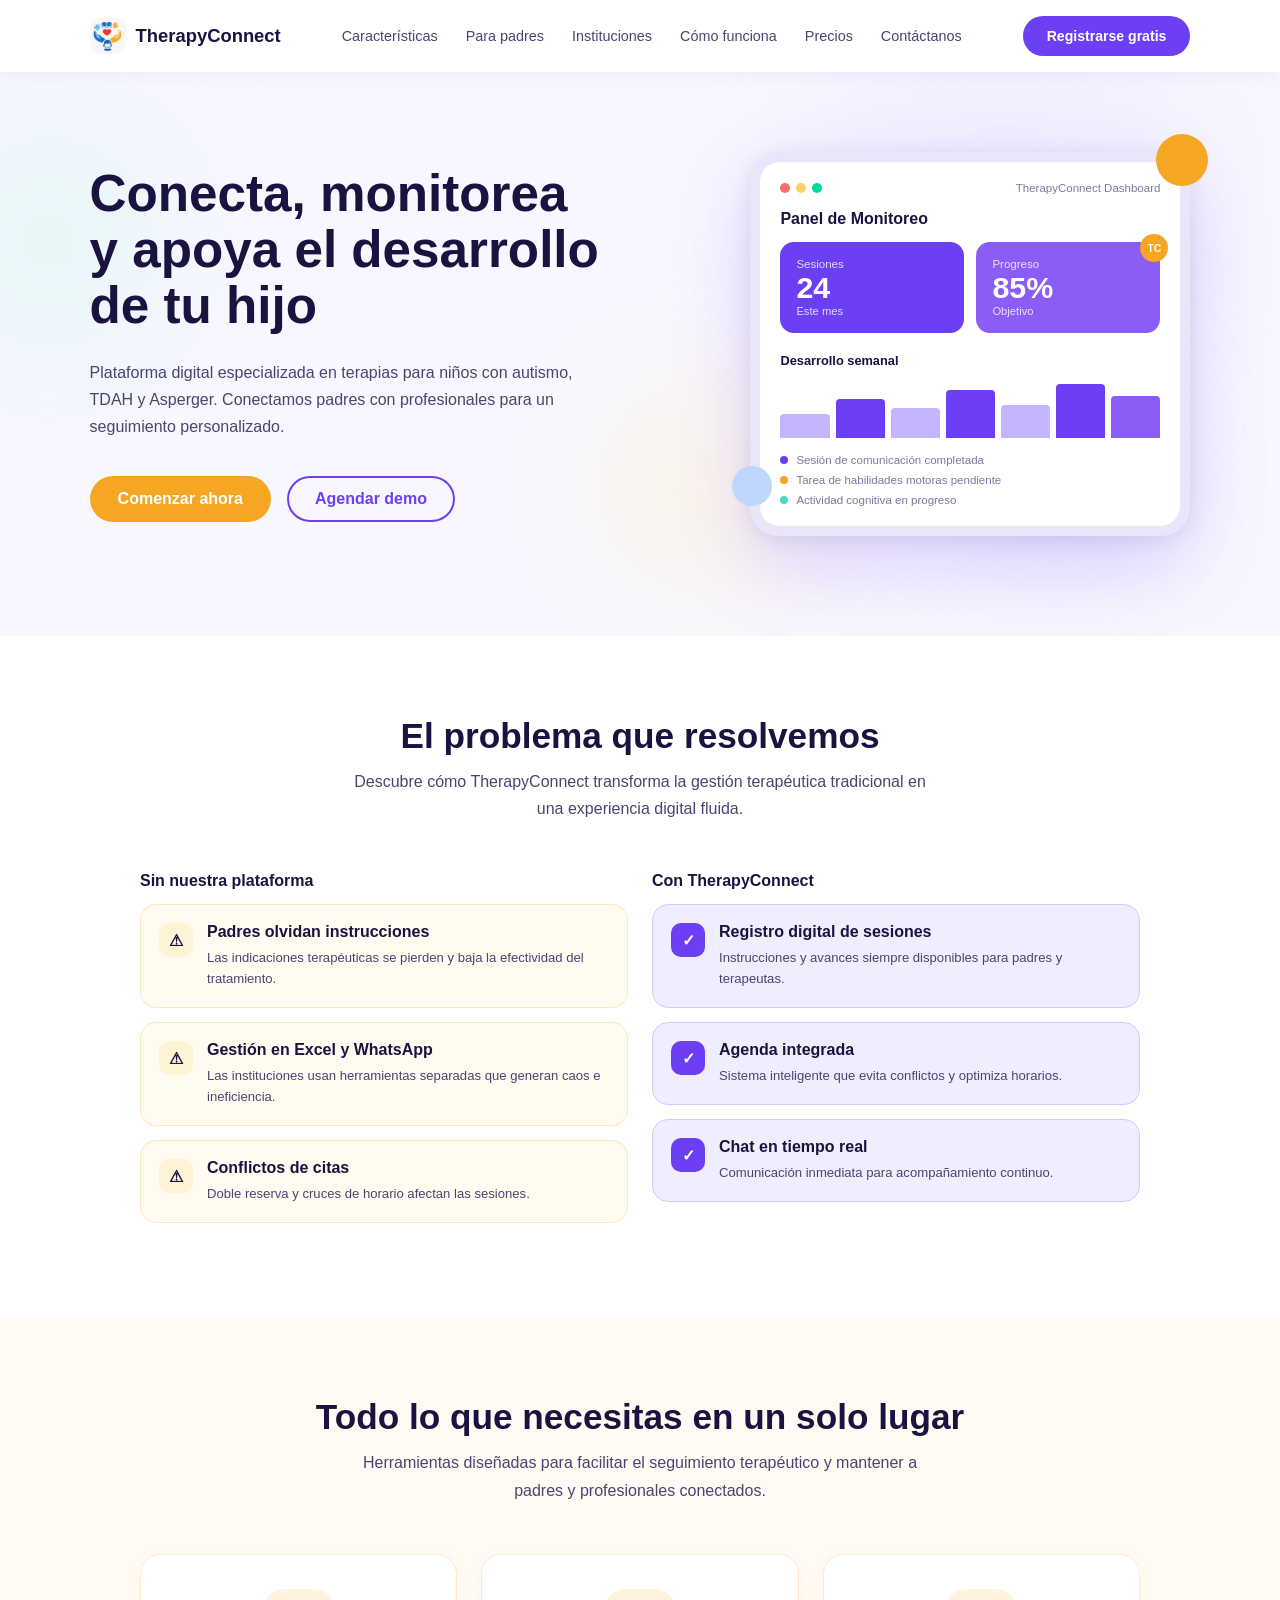
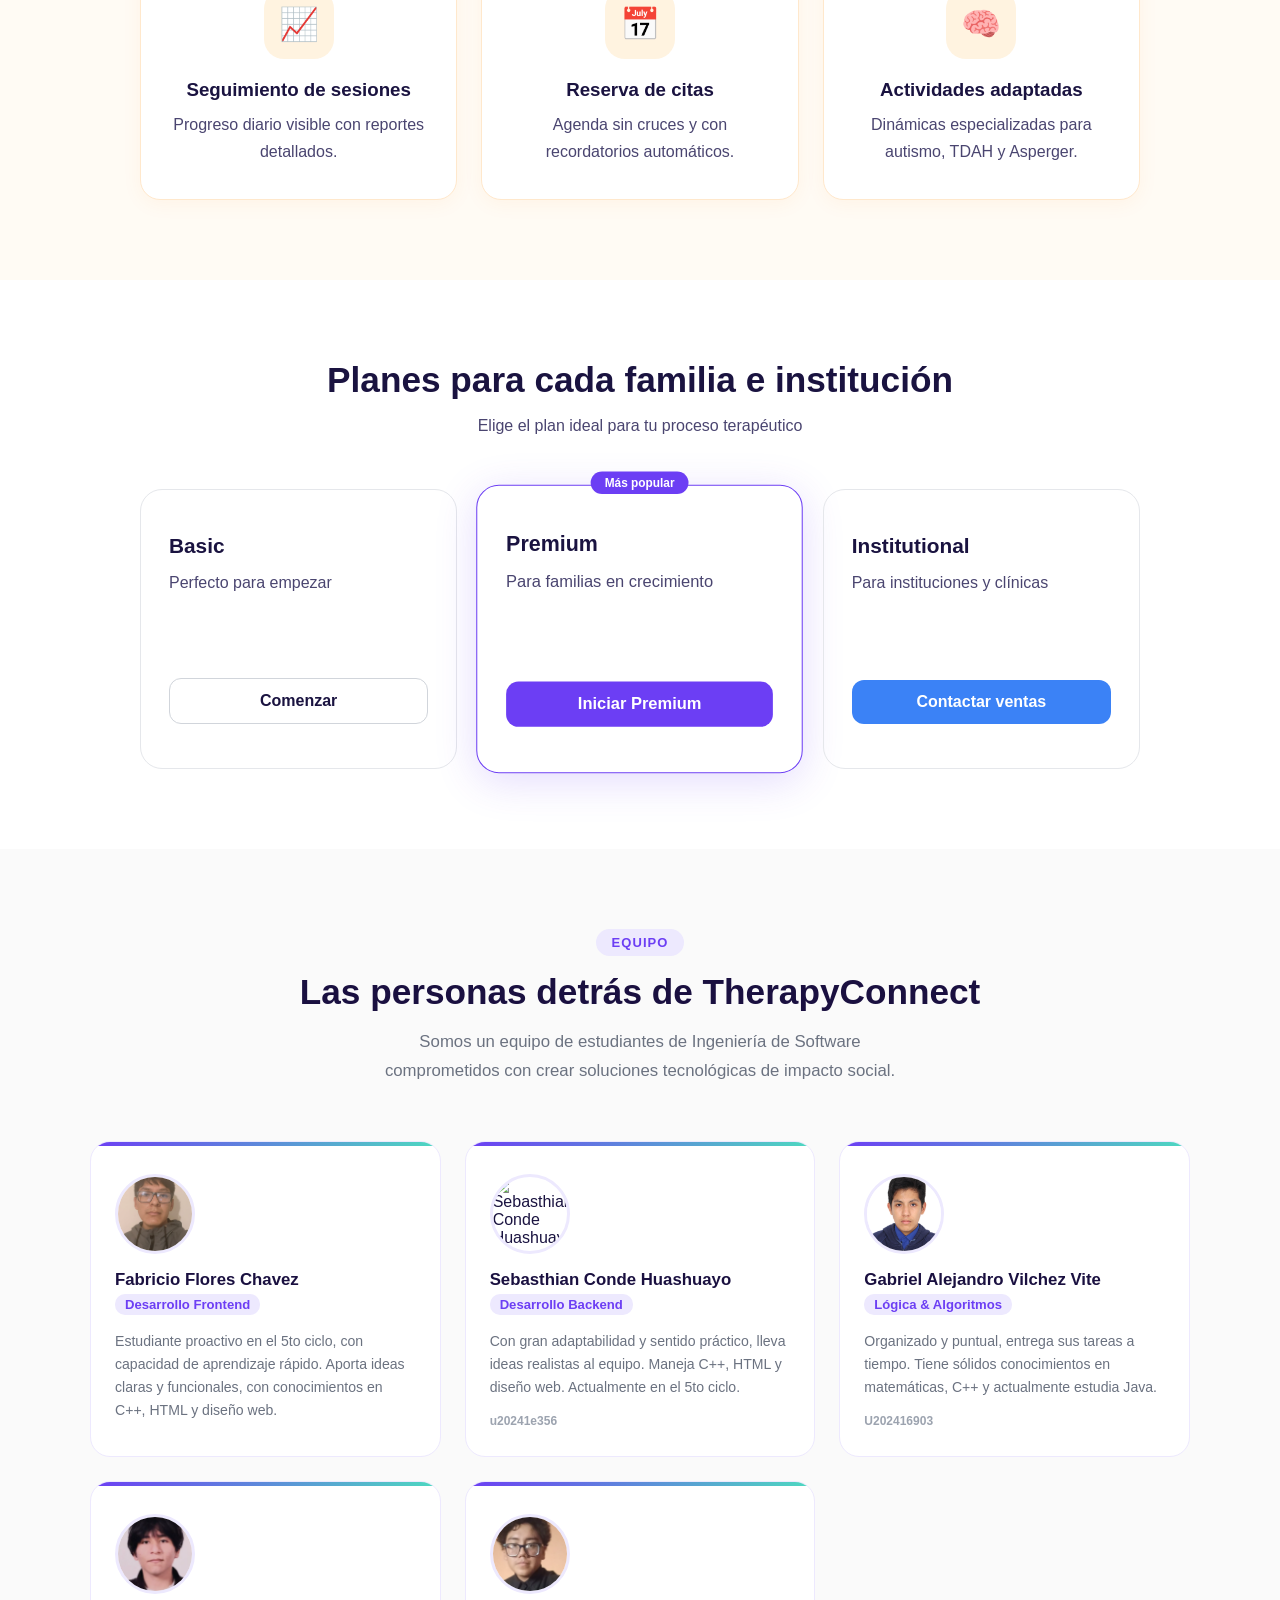
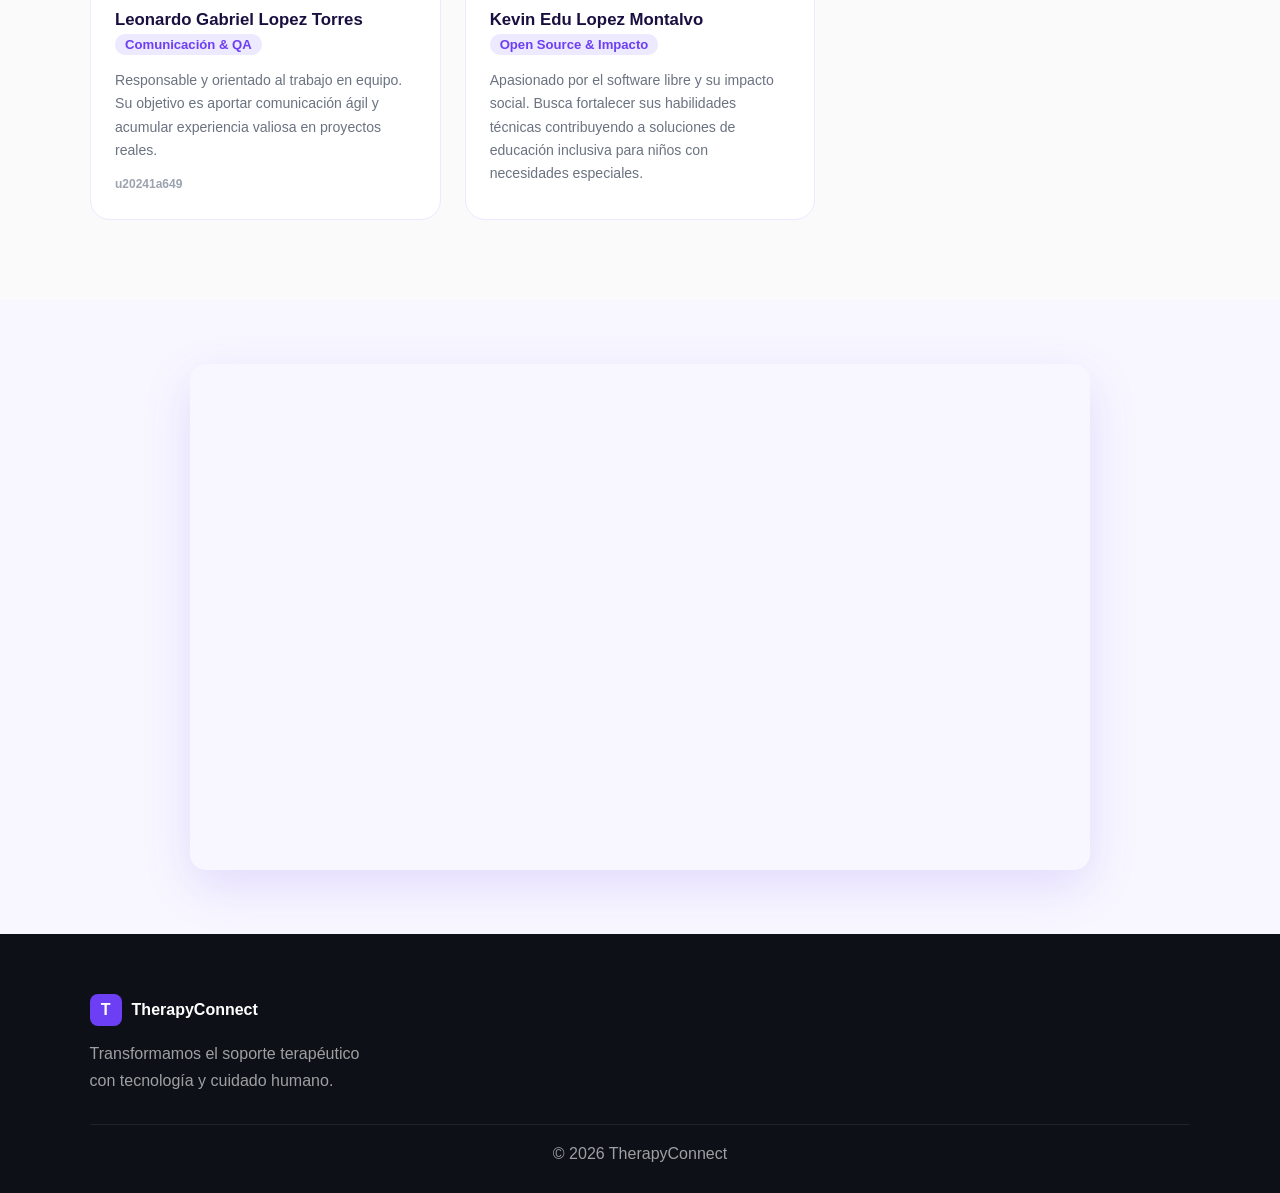
==== commit babdfa8f: "feat:  update imagenes to participantes" ====
--- a/public/index.html
+++ b/public/index.html
@@ -396,7 +396,7 @@
 
         <div class="member-card">
             <div class="member-avatar">
-                <img src="assets/images/fabricio.jpg" alt="Fabricio Flores Chavez" />
+                <img src="assets/images/fabricio.png" alt="Fabricio Flores Chavez" />
             </div>
             <p class="member-name">Fabricio Flores Chavez</p>
             <span class="member-role">Desarrollo Frontend</span>
@@ -405,7 +405,7 @@
 
         <div class="member-card">
             <div class="member-avatar">
-                <img src="assets/images/sebasthian.jpg" alt="Sebasthian Conde Huashuayo" />
+                <img src="assets/images/sebasthian.png" alt="Sebasthian Conde Huashuayo" />
             </div>
             <p class="member-name">Sebasthian Conde Huashuayo</p>
             <span class="member-role">Desarrollo Backend</span>
@@ -415,7 +415,7 @@
 
         <div class="member-card">
             <div class="member-avatar">
-                <img src="assets/images/gabriel.jpg" alt="Gabriel Vilchez Vite" />
+                <img src="assets/images/gabriel.png" alt="Gabriel Vilchez Vite" />
             </div>
             <p class="member-name">Gabriel Alejandro Vilchez Vite</p>
             <span class="member-role">Lógica & Algoritmos</span>
@@ -425,7 +425,7 @@
 
         <div class="member-card">
             <div class="member-avatar">
-                <img src="assets/images/leonardo.jpg" alt="Leonardo Lopez Torres" />
+                <img src="assets/images/leonardo.png" alt="Leonardo Lopez Torres" />
             </div>
             <p class="member-name">Leonardo Gabriel Lopez Torres</p>
             <span class="member-role">Comunicación & QA</span>
@@ -435,7 +435,7 @@
 
         <div class="member-card">
             <div class="member-avatar">
-                <img src="assets/images/kevin.jpg" alt="Kevin Lopez Montalvo" />
+                <img src="assets/images/kevin.png" alt="Kevin Lopez Montalvo" />
             </div>
             <p class="member-name">Kevin Edu Lopez Montalvo</p>
             <span class="member-role">Open Source & Impacto</span>
